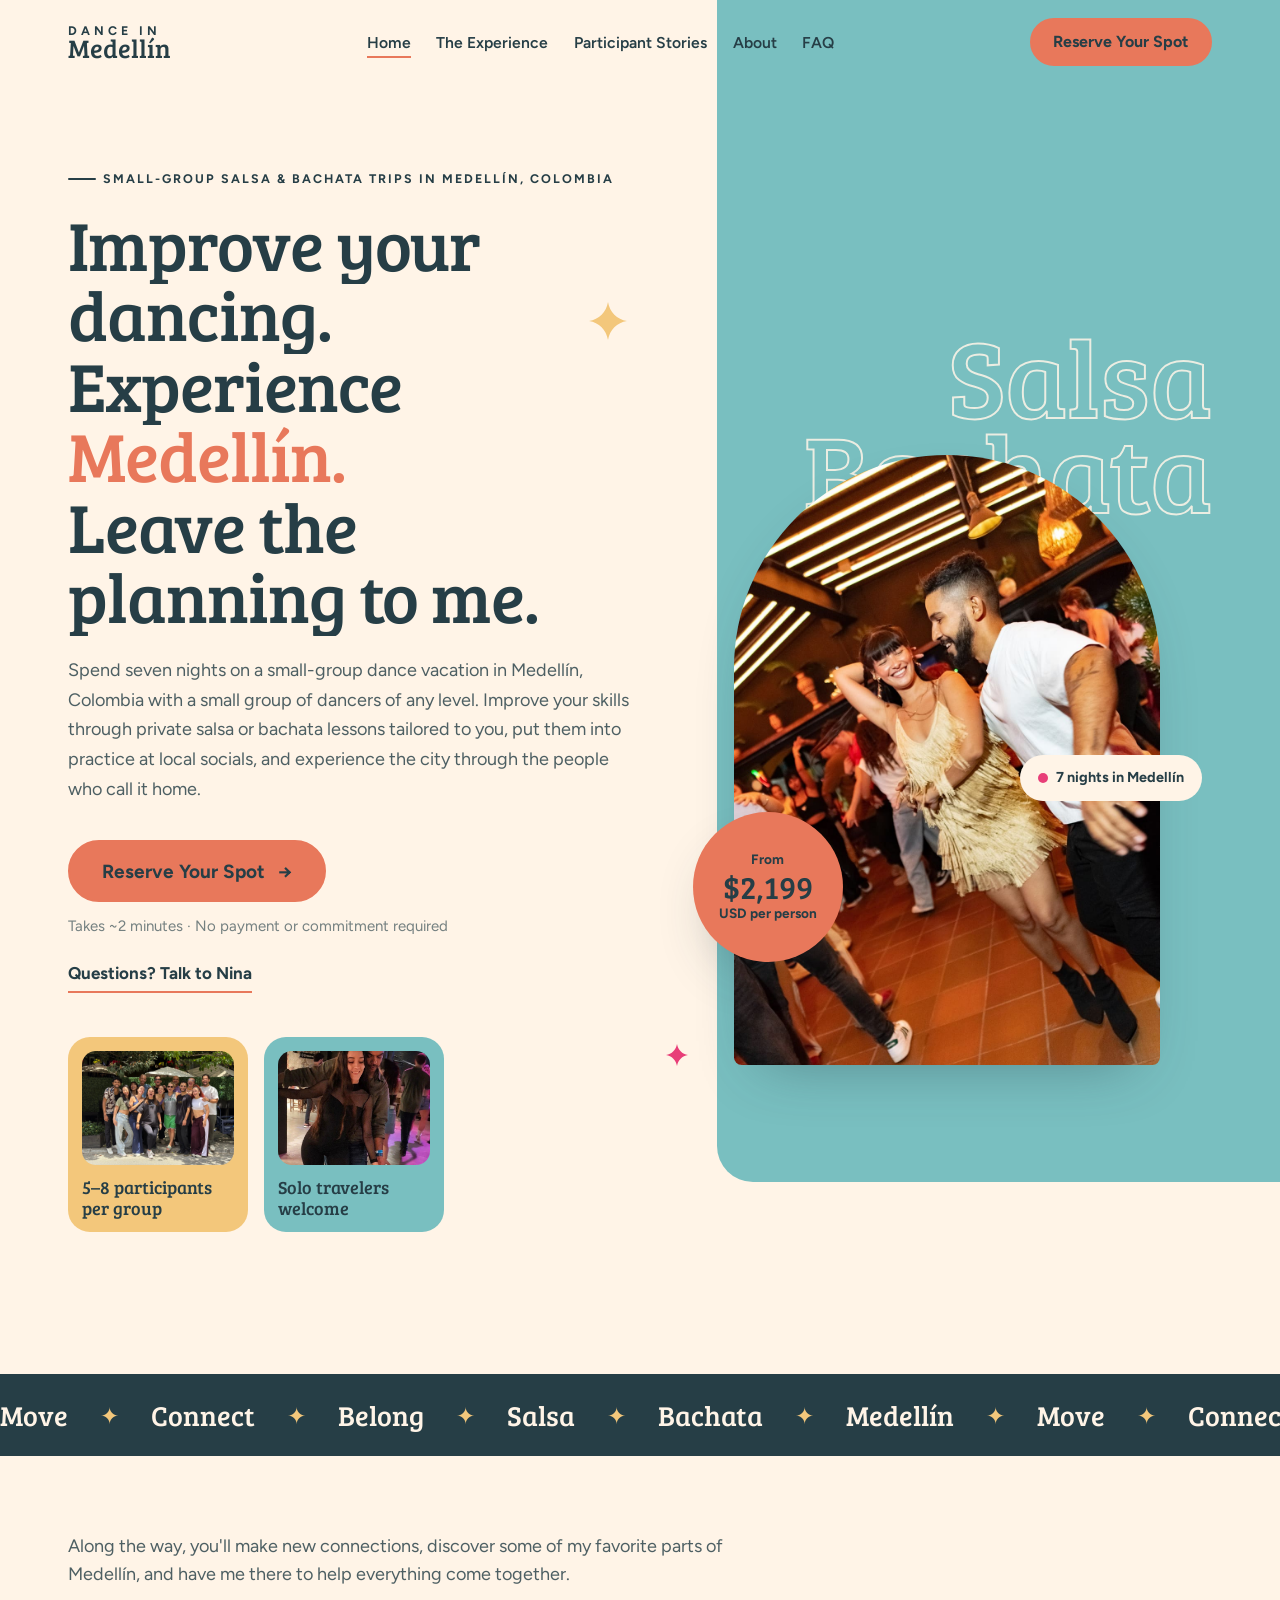
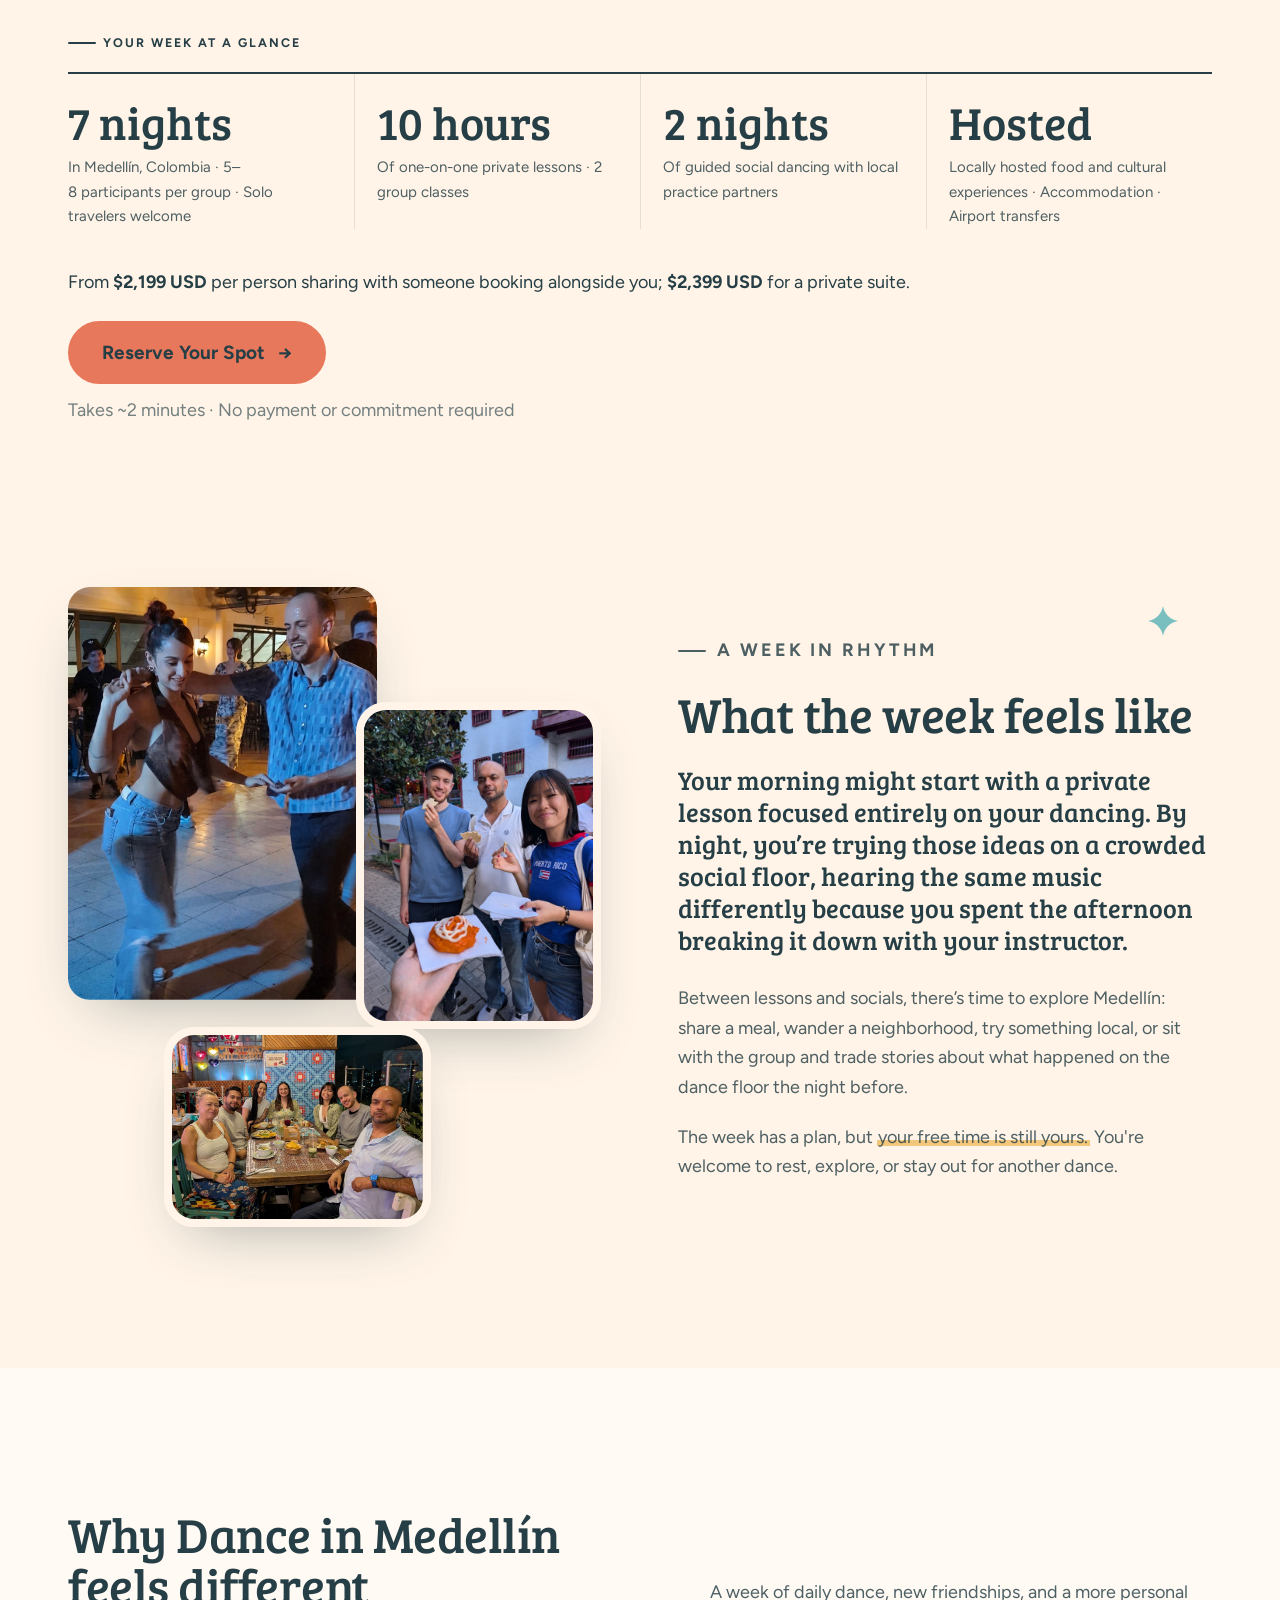
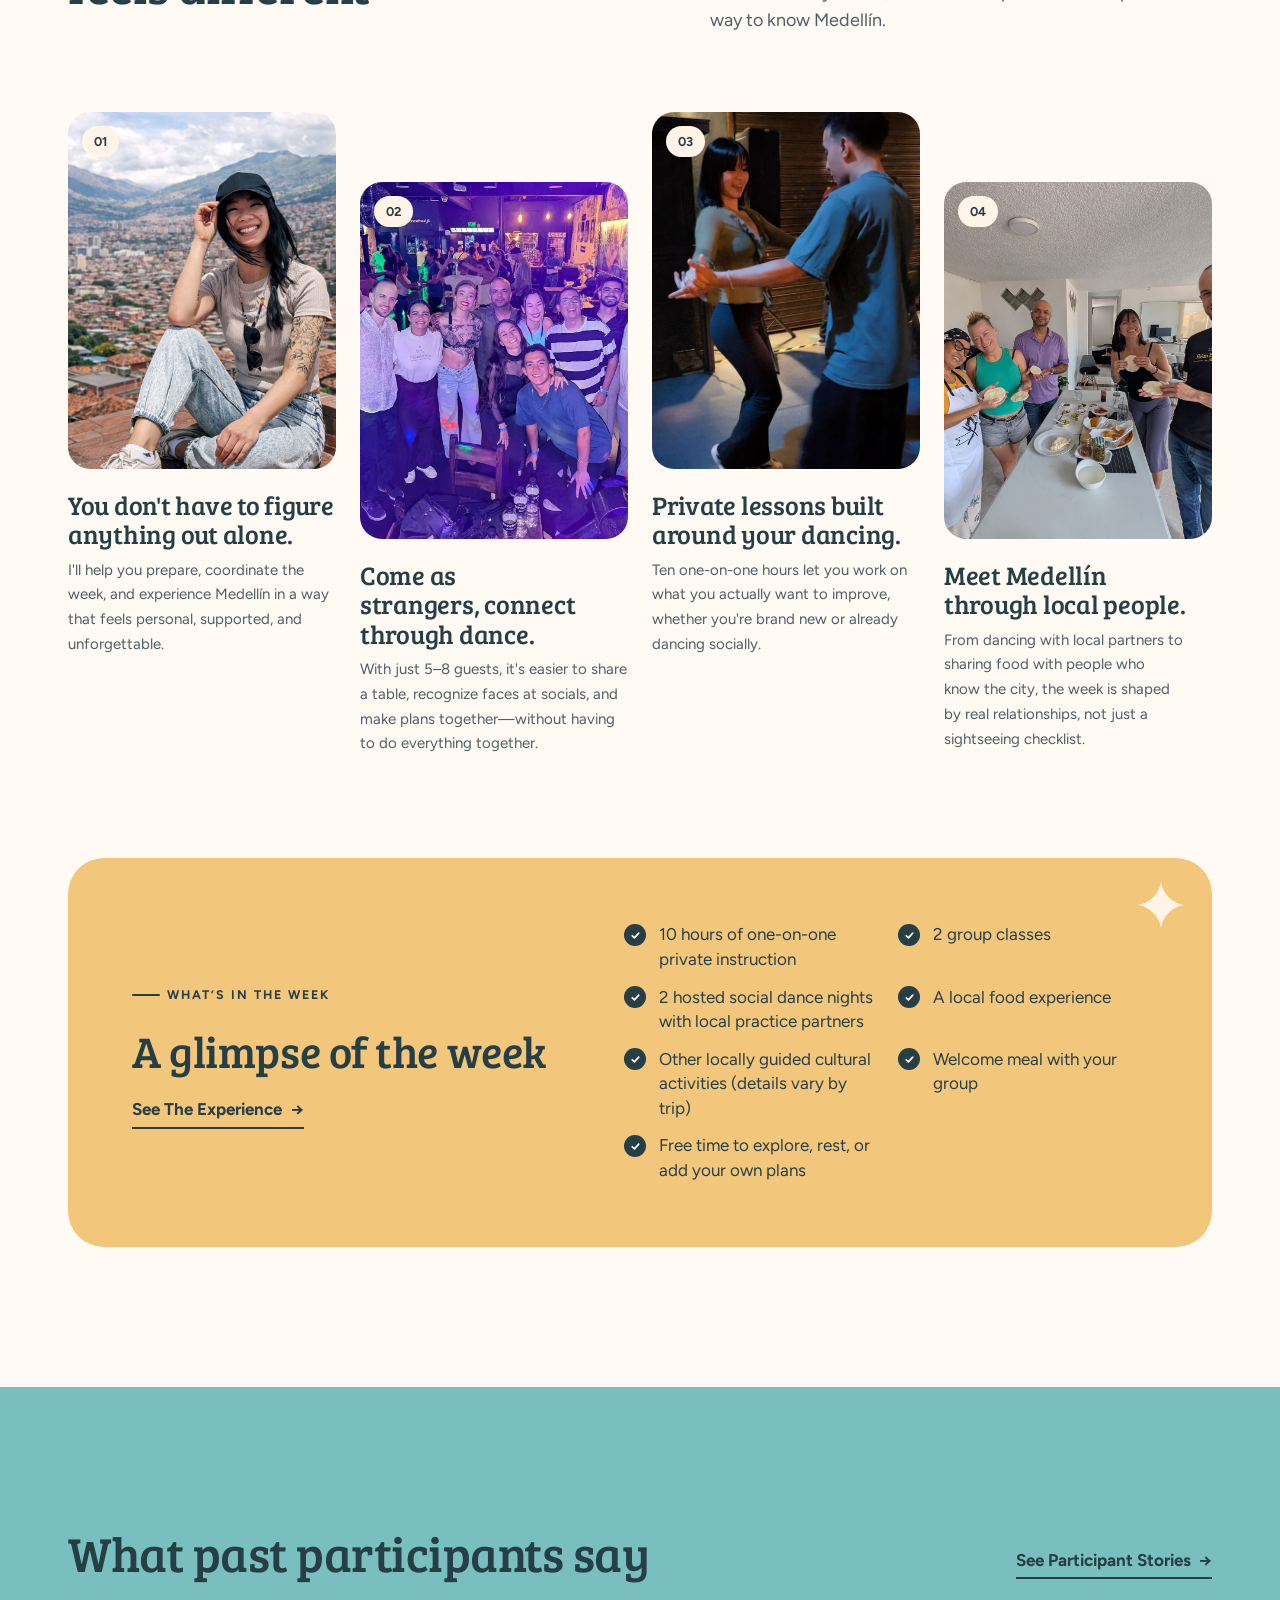
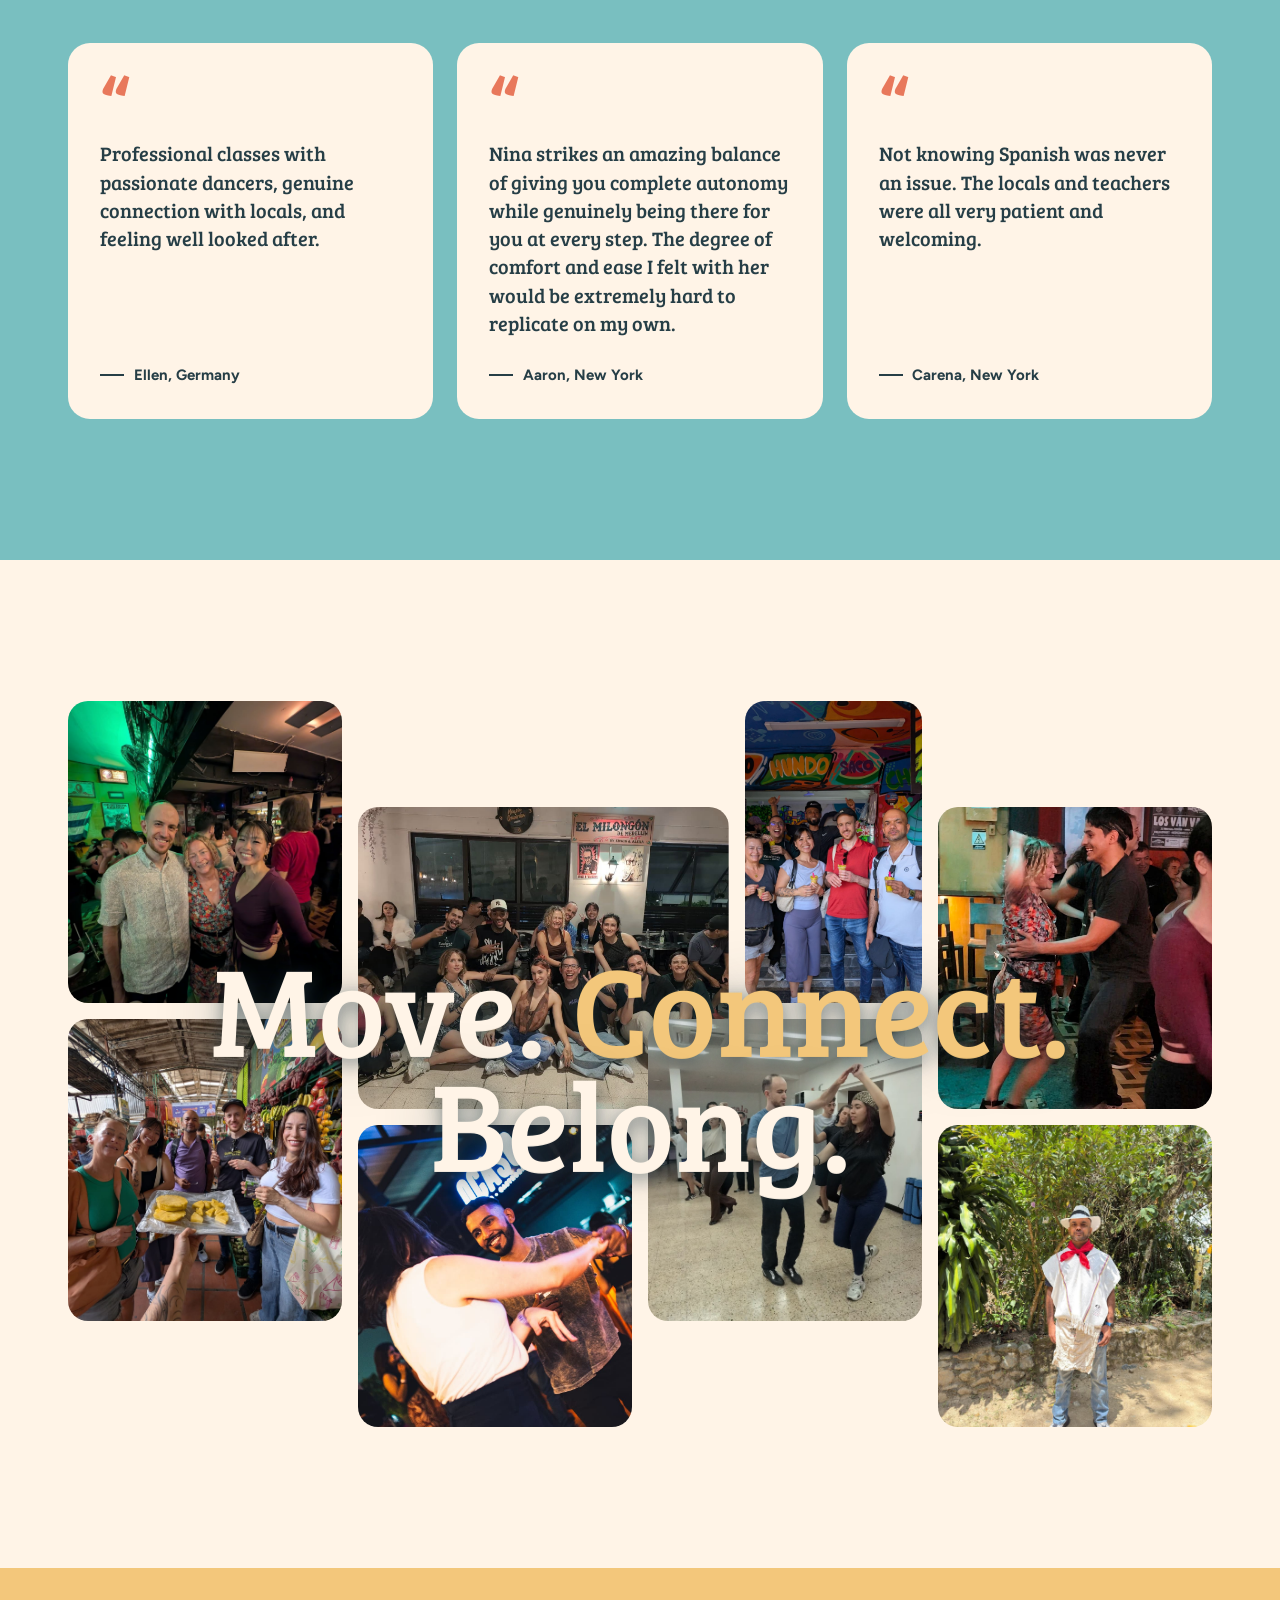
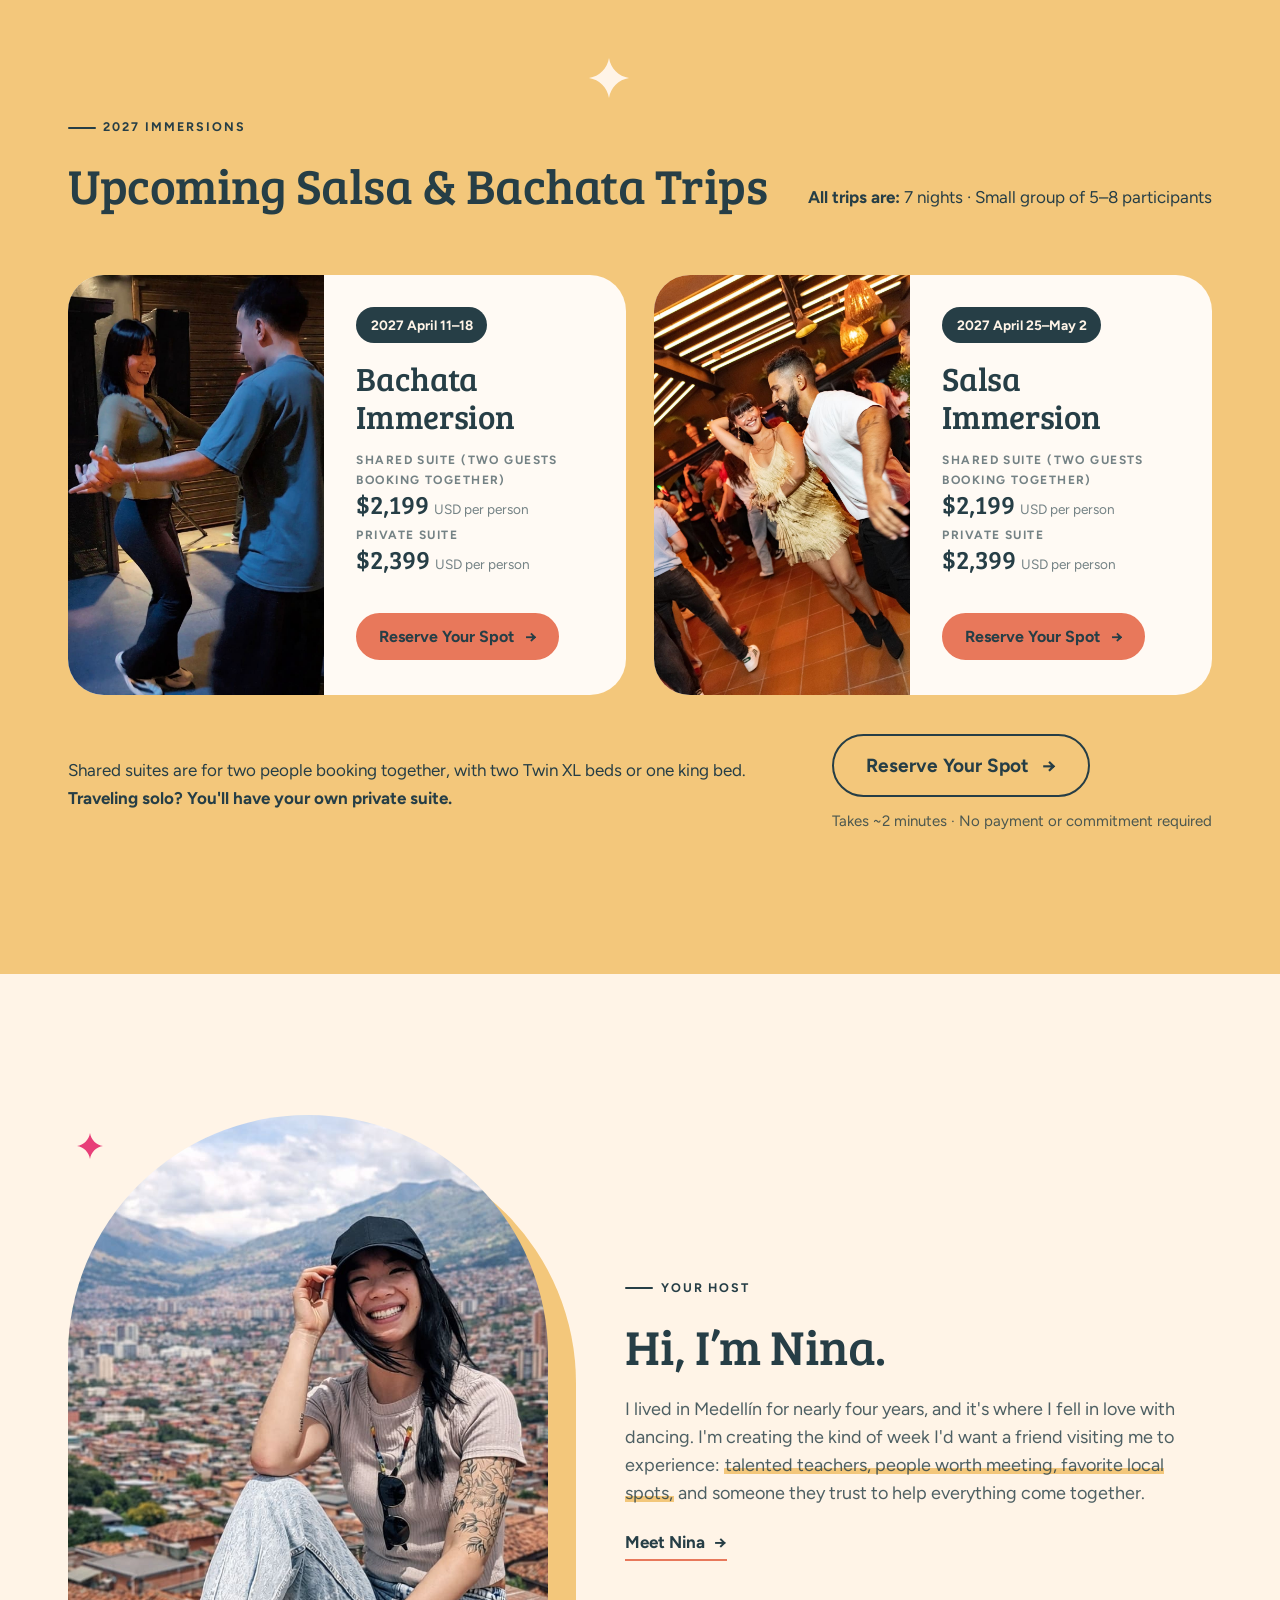
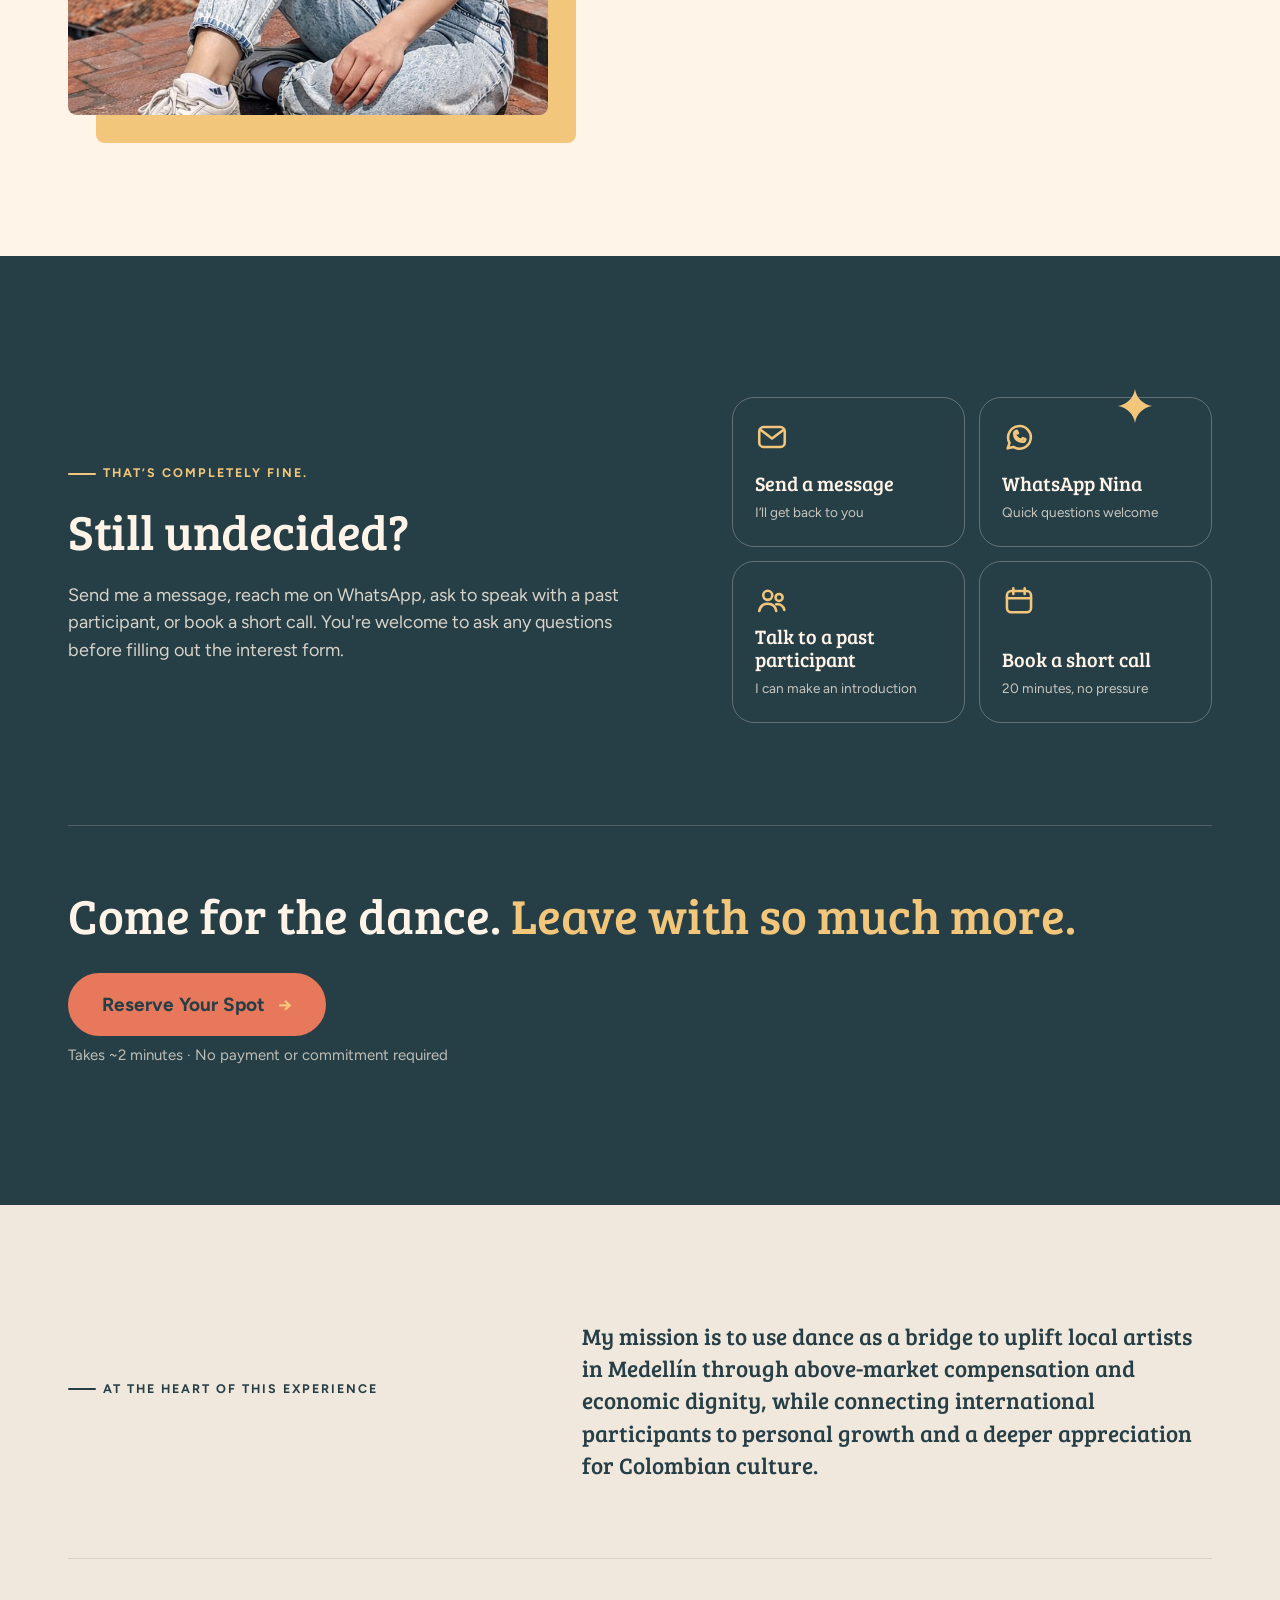
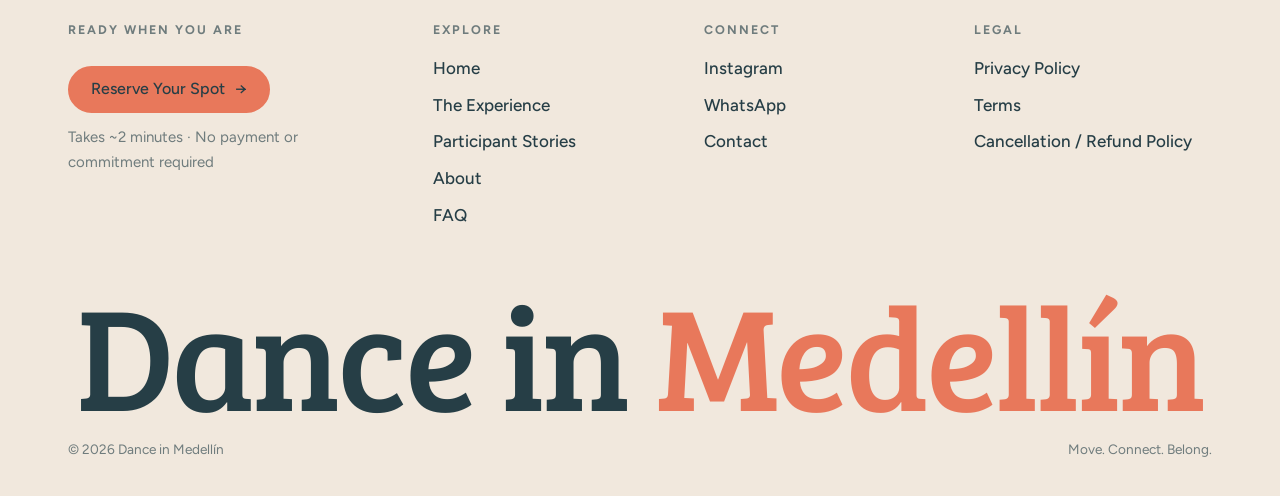
==== index.html @ c053b413 "Dance in Medellín website reference build Co-Authored-By: Claude Opus 5.5 <noreply@anthropic.com>" ====
<!doctype html>
<html lang="en" class="no-js">
<head>
  <meta charset="utf-8">
  <meta name="viewport" content="width=device-width, initial-scale=1">
  <title>Small-Group Salsa & Bachata Trips in Medellín, Colombia | Dance in Medellín</title>
  <meta name="description" content="Seven nights in Medellín with a small group of dancers of any level: private salsa or bachata lessons, local socials, and the city through the people who call it home.">
  <link rel="preconnect" href="https://fonts.googleapis.com">
  <link rel="preconnect" href="https://fonts.gstatic.com" crossorigin>
  <link href="https://fonts.googleapis.com/css2?family=Bree+Serif&family=Figtree:wght@400;500;600;700&display=swap" rel="stylesheet">
  <link rel="stylesheet" href="css/styles.css">
</head>
<body data-page="home">
<main id="main">

  <!-- ============ HERO ============ -->
  <section class="hero" data-mouse>
    <div class="hero__panel" aria-hidden="true"></div>
    <span class="spark" style="--s:38px;--c:var(--mango);top:22%;left:46%" data-depth="-18"></span>
    <span class="spark spark--b" style="--s:22px;--c:var(--pink);top:76%;left:52%" data-depth="22"></span>

    <div class="container hero__grid">
      <div class="hero__copy">
        <h1 class="eyebrow" data-reveal>Small-Group Salsa &amp; Bachata Trips in Medellín, Colombia</h1>
        <p class="hero__title" data-split>
          <span class="line">Improve your dancing.</span>
          <span class="line">Experience <span class="accent">Medellín.</span></span>
          <span class="line">Leave the planning to me.</span>
        </p>
        <p class="hero__intro" data-reveal style="--d:.5s">Spend seven nights on a small-group dance vacation in Medellín, Colombia with a small group of dancers of any level. Improve your skills through private salsa or bachata lessons tailored to you, put them into practice at local socials, and experience the city through the people who call it home.</p>
        <div class="cta-row" data-reveal style="--d:.65s">
          <div class="cta-block">
            <a class="btn" href="reserve.html">Reserve Your Spot <span class="arrow">→</span></a>
            <p class="cta-note">Takes ~2 minutes · No payment or commitment required</p>
          </div>
          <a class="link-arrow" href="reserve.html#connect">Questions? Talk to Nina</a>
        </div>

        <div class="hero__cards" data-stagger=".12">
          <a class="mini-card mini-card--mango" href="experience.html" style="text-decoration:none">
            <div class="zoom"><img src="images/group-outdoors-laughing.jpg" alt="Salsa immersion participants and local instructors laughing together outdoors in Medellín" loading="eager"></div>
            <p>5–8 participants per group</p>
          </a>
          <a class="mini-card mini-card--blue" href="faq.html#solo" style="text-decoration:none">
            <div class="zoom"><img src="images/woman-local-dancer.jpg" alt="Woman practicing partner dancing with a local dancer at a Medellín social" style="object-position:50% 30%"></div>
            <p>Solo travelers welcome</p>
          </a>
        </div>
      </div>

      <div class="hero__visual">
        <div class="hero__ghost" aria-hidden="true" data-depth="10">Salsa<br>Bachata</div>
        <div class="hero__photo" data-reveal="scale" data-depth="-8">
          <img src="images/couple-salsa-social.jpg" alt="Couple enjoying salsa dancing at a lively Latin dance social in Medellín, Colombia" fetchpriority="high">
        </div>
        <div class="hero__badge" data-reveal="scale" style="--d:.8s" data-depth="20">
          <span>From<strong>$2,199</strong>USD per person</span>
        </div>
        <div class="hero__chip" data-reveal style="--d:1s" data-depth="14">7 nights in Medellín</div>
      </div>
    </div>
  </section>

  <div class="marquee" aria-hidden="true">
    <div class="marquee__track">
      <div class="marquee__item">Move <i>✦</i> Connect <i>✦</i> Belong <i>✦</i> Salsa <i>✦</i> Bachata <i>✦</i> Medellín <i>✦</i></div>
      <div class="marquee__item">Move <i>✦</i> Connect <i>✦</i> Belong <i>✦</i> Salsa <i>✦</i> Bachata <i>✦</i> Medellín <i>✦</i></div>
      <div class="marquee__item">Move <i>✦</i> Connect <i>✦</i> Belong <i>✦</i> Salsa <i>✦</i> Bachata <i>✦</i> Medellín <i>✦</i></div>
      <div class="marquee__item">Move <i>✦</i> Connect <i>✦</i> Belong <i>✦</i> Salsa <i>✦</i> Bachata <i>✦</i> Medellín <i>✦</i></div>
    </div>
  </div>

  <!-- ============ WEEK AT A GLANCE ============ -->
  <section class="glance">
    <div class="container">
      <p class="lead measure" data-reveal style="margin-bottom:2.2rem">Along the way, you'll make new connections, discover some of my favorite parts of Medellín, and have me there to help everything come together.</p>
      <h2 class="eyebrow" data-reveal>Your week at a glance</h2>
      <div class="glance__grid" data-stagger=".1">
        <div class="glance__item"><div class="glance__num">7 nights</div><p>In Medellín, Colombia · 5–8 participants per group · Solo travelers welcome</p></div>
        <div class="glance__item"><div class="glance__num">10 hours</div><p>Of one-on-one private lessons · 2 group classes</p></div>
        <div class="glance__item"><div class="glance__num">2 nights</div><p>Of guided social dancing with local practice partners</p></div>
        <div class="glance__item"><div class="glance__num">Hosted</div><p>Locally hosted food and cultural experiences · Accommodation · Airport transfers</p></div>
      </div>
      <div class="glance__price" data-reveal>
        <p>From <strong>$2,199 USD</strong> per person sharing with someone booking alongside you; <strong>$2,399 USD</strong> for a private suite.</p>
        <div class="cta-block">
          <a class="btn" href="reserve.html">Reserve Your Spot <span class="arrow">→</span></a>
          <p class="cta-note">Takes ~2 minutes · No payment or commitment required</p>
        </div>
      </div>
    </div>
  </section>

  <!-- ============ WHAT THE WEEK FEELS LIKE ============ -->
  <section class="section" style="padding-top:calc(var(--section)*.6)">
    <span class="spark" style="--s:30px;--c:var(--blue);top:12%;right:8%"></span>
    <div class="container feel__grid">
      <div class="collage">
        <div class="collage__img collage__img--a zoom" data-reveal="clip" data-parallax=".04"><img src="images/partner-turns.jpg" alt="Two dancers practicing partner turns at a social dance gathering in Medellín" loading="lazy"></div>
        <div class="collage__img collage__img--b zoom" data-reveal="clip" style="--d:.15s" data-parallax=".1"><img src="images/street-food.jpg" alt="Three travelers sampling Colombian street food while exploring Medellín" loading="lazy"></div>
        <div class="collage__img collage__img--c zoom" data-reveal="clip" style="--d:.3s" data-parallax=".16"><img src="images/group-dinner.jpg" alt="Small group of travelers enjoying dinner together during a dance immersion in Medellín" loading="lazy"></div>
      </div>
      <div class="feel__copy">
        <p class="eyebrow" data-reveal>A week in rhythm</p>
        <h2 data-split>What the week feels like</h2>
        <p class="pull" data-reveal>Your morning might start with a private lesson focused entirely on your dancing. By night, you’re trying those ideas on a crowded social floor, hearing the same music differently because you spent the afternoon breaking it down with your instructor.</p>
        <p data-reveal>Between lessons and socials, there’s time to explore Medellín: share a meal, wander a neighborhood, try something local, or sit with the group and trade stories about what happened on the dance floor the night before.</p>
        <p data-reveal>The week has a plan, but <span class="mark">your free time is still yours.</span> You're welcome to rest, explore, or stay out for another dance.</p>
      </div>
    </div>
  </section>

  <!-- ============ WHY DIFFERENT ============ -->
  <section class="section bg-paper">
    <div class="container">
      <div class="why__head">
        <h2 data-split>Why Dance in Medellín feels different</h2>
        <p class="lead" data-reveal>A week of daily dance, new friendships, and a more personal way to know Medellín.</p>
      </div>
      <div class="why__grid" data-stagger=".12">
        <article class="why__card card">
          <span class="why__num">01</span>
          <div class="zoom"><img src="images/nina.jpg" alt="Nina, founder of Dance in Medellín, smiling at a scenic viewpoint overlooking Medellín" loading="lazy"></div>
          <div><h3>You don't have to figure anything out alone.</h3>
          <p>I'll help you prepare, coordinate the week, and experience Medellín in a way that feels personal, supported, and unforgettable.</p></div>
        </article>
        <article class="why__card card">
          <span class="why__num">02</span>
          <div class="zoom"><img src="images/group-salsa-social.jpg" alt="Group of dancers smiling together during a salsa social night in Medellín" loading="lazy"></div>
          <div><h3>Come as strangers, connect through dance.</h3>
          <p>With just 5–8 guests, it's easier to share a table, recognize faces at socials, and make plans together—without having to do everything together.</p></div>
        </article>
        <article class="why__card card">
          <span class="why__num">03</span>
          <div class="zoom"><img src="images/partners-connection.jpg" alt="Two dance partners practicing connection and movement on a social dance floor" loading="lazy"></div>
          <div><h3>Private lessons built around your dancing.</h3>
          <p>Ten one-on-one hours let you work on what you actually want to improve, whether you're brand new or already dancing socially.</p></div>
        </article>
        <article class="why__card card">
          <span class="why__num">04</span>
          <div class="zoom"><img src="images/cooking-class.jpg" alt="Guests learning to prepare traditional Colombian food during a hands-on cooking experience" loading="lazy"></div>
          <div><h3>Meet Medellín through local people.</h3>
          <p>From dancing with local partners to sharing food with people who know the city, the week is shaped by real relationships, not just a sightseeing checklist.</p></div>
        </article>
      </div>

      <div class="glimpse" data-reveal>
        <span class="spark" style="--s:46px;--c:var(--coconut);top:24px;right:28px"></span>
        <div>
          <p class="eyebrow">What’s in the week</p>
          <h2 style="font-size:clamp(2rem,3.4vw,3rem)">A glimpse of the week</h2>
          <a class="link-arrow" href="experience.html" style="border-color:var(--ink)">See The Experience <span>→</span></a>
        </div>
        <ul class="check-list check-list--2">
          <li>10 hours of one-on-one private instruction</li>
          <li>2 group classes</li>
          <li>2 hosted social dance nights with local practice partners</li>
          <li>A local food experience</li>
          <li>Other locally guided cultural activities (details vary by trip)</li>
          <li>Welcome meal with your group</li>
          <li>Free time to explore, rest, or add your own plans</li>
        </ul>
      </div>
    </div>
  </section>

  <!-- ============ TESTIMONIALS ============ -->
  <section class="section bg-blue">
    <div class="container">
      <div class="trips__head" style="margin-bottom:0">
        <h2 data-split style="margin:0">What past participants say</h2>
        <a class="link-arrow" href="stories.html" data-reveal style="border-color:var(--ink)">See Participant Stories <span>→</span></a>
      </div>
      <div class="quotes__grid" data-stagger=".15">
        <figure class="quote-card" style="margin:0">
          <div class="quote-mark" aria-hidden="true">“</div>
          <blockquote>Professional classes with passionate dancers, genuine connection with locals, and feeling well looked after.</blockquote>
          <cite>Ellen, Germany</cite>
        </figure>
        <figure class="quote-card" style="margin:0">
          <div class="quote-mark" aria-hidden="true">“</div>
          <blockquote>Nina strikes an amazing balance of giving you complete autonomy while genuinely being there for you at every step. The degree of comfort and ease I felt with her would be extremely hard to replicate on my own.</blockquote>
          <cite>Aaron, New York</cite>
        </figure>
        <figure class="quote-card" style="margin:0">
          <div class="quote-mark" aria-hidden="true">“</div>
          <blockquote>Not knowing Spanish was never an issue. The locals and teachers were all very patient and welcoming.</blockquote>
          <cite>Carena, New York</cite>
        </figure>
      </div>
    </div>
  </section>

  <!-- ============ GALLERY ============ -->
  <section class="section gallery" aria-label="Photos from past immersions">
    <div class="container">
      <div class="gallery__grid">
        <div class="zoom g1" data-reveal="clip"><img src="images/three-guests-venue.jpg" alt="Three guests smiling together at a crowded salsa dance venue in Medellín" loading="lazy"></div>
        <div class="zoom g2" data-reveal="clip" style="--d:.1s" data-parallax=".05"><img src="images/nueva-guardia-group.jpg" alt="Dance immersion guests and local dancers gathering at Nueva Guardia in Medellín" loading="lazy"></div>
        <div class="zoom g3" data-reveal="clip" style="--d:.2s"><img src="images/ice-pops.jpg" alt="Small group enjoying fresh ice pops during a cultural experience in Medellín" loading="lazy"></div>
        <div class="zoom g4" data-reveal="clip" style="--d:.3s" data-parallax=".05"><img src="images/woman-dancing-partner.jpg" alt="Woman dancing with a smiling partner during a salsa social night in Medellín" loading="lazy"></div>
        <div class="zoom g5" data-reveal="clip" style="--d:.1s"><img src="images/market-pineapple.jpg" alt="Dance immersion guests tasting fresh pineapple at a traditional produce market" loading="lazy"></div>
        <div class="zoom g6" data-reveal="clip" style="--d:.2s" data-parallax="-.04"><img src="images/partners-smiling.jpg" alt="Two dance partners smiling while dancing together at a social dance venue" loading="lazy" style="object-position:50% 35%"></div>
        <div class="zoom g7" data-reveal="clip" style="--d:.3s"><img src="images/group-class-siembrala.jpg" alt="Students practicing partner turns during a group salsa class at Siémbrala Dance Academy" loading="lazy"></div>
        <div class="zoom g8" data-reveal="clip" style="--d:.4s" data-parallax="-.04"><img src="images/coffee-tour.jpg" alt="Man on a coffee tour in Medellín, Colombia" loading="lazy"></div>
      </div>
      <p class="gallery__type" aria-hidden="true" data-parallax="-.08"><span>Move.</span> <span>Connect.</span><br><span>Belong.</span></p>
    </div>
  </section>

  <!-- ============ UPCOMING TRIPS ============ -->
  <section class="section bg-mango" id="trips">
    <span class="spark" style="--s:40px;--c:var(--coconut);top:9%;left:46%"></span>
    <div class="container">
      <div class="trips__head">
        <div>
          <p class="eyebrow" data-reveal>2027 immersions</p>
          <h2 data-split style="margin:0">Upcoming Salsa &amp; Bachata Trips</h2>
        </div>
        <p class="measure-sm" data-reveal style="margin:0"><strong>All trips are:</strong> 7 nights · Small group of 5–8 participants</p>
      </div>
      <div class="trips__grid" data-stagger=".15">
        <article class="trip-card">
          <div class="zoom"><img src="images/partners-connection.jpg" alt="Two dance partners practicing connection on a social dance floor" loading="lazy"></div>
          <div class="trip-card__body">
            <span class="date-chip">2027 April 11–18</span>
            <h3>Bachata Immersion</h3>
            <dl>
              <div><dt>Shared Suite (two guests booking together)</dt><dd class="price">$2,199 <small>USD per person</small></dd></div>
              <div><dt>Private Suite</dt><dd class="price">$2,399 <small>USD per person</small></dd></div>
            </dl>
            <a class="btn btn--sm" href="reserve.html">Reserve Your Spot <span class="arrow">→</span></a>
          </div>
        </article>
        <article class="trip-card">
          <div class="zoom"><img src="images/couple-salsa-social.jpg" alt="Couple salsa dancing at a lively social in Medellín" loading="lazy" style="object-position:50% 25%"></div>
          <div class="trip-card__body">
            <span class="date-chip">2027 April 25–May 2</span>
            <h3>Salsa Immersion</h3>
            <dl>
              <div><dt>Shared Suite (two guests booking together)</dt><dd class="price">$2,199 <small>USD per person</small></dd></div>
              <div><dt>Private Suite</dt><dd class="price">$2,399 <small>USD per person</small></dd></div>
            </dl>
            <a class="btn btn--sm" href="reserve.html">Reserve Your Spot <span class="arrow">→</span></a>
          </div>
        </article>
      </div>
      <div class="trips__note" data-reveal>
        <p>Shared suites are for two people booking together, with two Twin XL beds or one king bed. <strong>Traveling solo? You'll have your own private suite.</strong></p>
        <div class="cta-block">
          <a class="btn btn--ghost" href="reserve.html">Reserve Your Spot <span class="arrow">→</span></a>
          <p class="cta-note" style="color:var(--ink-80)">Takes ~2 minutes · No payment or commitment required</p>
        </div>
      </div>
    </div>
  </section>

  <!-- ============ MEET NINA ============ -->
  <section class="section">
    <span class="spark spark--b" style="--s:26px;--c:var(--pink);top:18%;left:6%"></span>
    <div class="container nina__grid">
      <div class="nina__photo" data-reveal="left">
        <div class="zoom"><img src="images/nina.jpg" alt="Nina, founder of Dance in Medellín, smiling at a scenic viewpoint overlooking Medellín" loading="lazy"></div>
      </div>
      <div>
        <p class="eyebrow" data-reveal>Your host</p>
        <h2 data-split>Hi, I’m Nina.</h2>
        <p class="lead" data-reveal>I lived in Medellín for nearly four years, and it's where I fell in love with dancing. I'm creating the kind of week I'd want a friend visiting me to experience: <span class="mark">talented teachers, people worth meeting, favorite local spots,</span> and someone they trust to help everything come together.</p>
        <a class="link-arrow" href="about.html" data-reveal>Meet Nina <span>→</span></a>
      </div>
    </div>
  </section>

  <!-- ============ STILL UNDECIDED (the page's dark moment) ============ -->
  <section class="section bg-ink undecided" id="connect">
    <span class="spark" style="--s:34px;--c:var(--mango);top:14%;right:10%"></span>
    <div class="container">
      <div class="undecided__grid">
        <div>
          <p class="eyebrow" data-reveal style="color:var(--mango)">That’s completely fine.</p>
          <h2 data-split>Still undecided?</h2>
          <p class="lead" data-reveal>Send me a message, reach me on WhatsApp, ask to speak with a past participant, or book a short call. You're welcome to ask any questions before filling out the interest form.</p>
        </div>
        <div class="contact-tiles" data-stagger=".08">
          <a class="contact-tile" data-contact="email" href="#">
            <svg class="ico" viewBox="0 0 24 24" fill="none" stroke="currentColor" stroke-width="1.8" stroke-linecap="round" stroke-linejoin="round" aria-hidden="true"><rect x="3" y="5" width="18" height="14" rx="3"/><path d="m4 7 8 6 8-6"/></svg>
            <strong>Send a message</strong><span>I’ll get back to you</span>
          </a>
          <a class="contact-tile" data-contact="whatsapp" href="#">
            <svg class="ico" viewBox="0 0 24 24" fill="none" stroke="currentColor" stroke-width="1.8" stroke-linecap="round" stroke-linejoin="round" aria-hidden="true"><path d="M4 20l1.3-3.9A8 8 0 1 1 8 19z"/><path d="M9 9.5c.3 2 2.5 4.2 4.5 4.5l1.2-1.2 1.8.8c-.2 1.2-1.2 1.9-2.3 1.8C10.8 15 8.9 13 8.6 9.8c0-1.1.7-2 1.9-2.2l.7 1.8z"/></svg>
            <strong>WhatsApp Nina</strong><span>Quick questions welcome</span>
          </a>
          <a class="contact-tile" href="reserve.html#participant">
            <svg class="ico" viewBox="0 0 24 24" fill="none" stroke="currentColor" stroke-width="1.8" stroke-linecap="round" stroke-linejoin="round" aria-hidden="true"><circle cx="9" cy="8" r="3.2"/><circle cx="17" cy="9.5" r="2.5"/><path d="M3 19c.6-3.2 3-5 6-5s5.4 1.8 6 5M15 14.3c2.6-.4 5 .9 5.7 4"/></svg>
            <strong>Talk to a past participant</strong><span>I can make an introduction</span>
          </a>
          <a class="contact-tile" data-contact="calendar" href="#">
            <svg class="ico" viewBox="0 0 24 24" fill="none" stroke="currentColor" stroke-width="1.8" stroke-linecap="round" stroke-linejoin="round" aria-hidden="true"><rect x="3.5" y="5" width="17" height="15" rx="3"/><path d="M3.5 10h17M8 3v4M16 3v4"/></svg>
            <strong>Book a short call</strong><span>20 minutes, no pressure</span>
          </a>
        </div>
      </div>
      <!-- Client note: "not sure if I like this" line — confirm before launch -->
      <div class="closing-line" data-reveal>
        <p style="margin:0">Come for the dance. <span>Leave with so much more.</span></p>
        <div class="cta-block">
          <a class="btn" href="reserve.html">Reserve Your Spot <span class="arrow">→</span></a>
          <p class="cta-note">Takes ~2 minutes · No payment or commitment required</p>
        </div>
      </div>
    </div>
  </section>

</main>
<script src="js/main.js"></script>
</body>
</html>
---- css/styles.css ----
/* =========================================================
   Dance in Medellín — Eterna Primavera design system
   Colors + type taken from the client brand book (Canva).
   Breakpoints mirror Wix Studio: desktop > 1000 / tablet ≤ 1000 / mobile ≤ 750
   ========================================================= */

:root {
  /* Brand palette — six colors, distinct jobs */
  --ink: #263E46;          /* Tropical Ink — anchor + primary text */
  --papaya: #E8785B;       /* Papaya — CTA + warmth */
  --mango: #F3C77B;        /* Mango Cream — sunlit support */
  --coconut: #FFF4E7;      /* Coconut — primary canvas */
  --blue: #79BFC0;         /* Caribbean Blue — balance + variety */
  --pink: #E83E78;         /* Bougainvillea — special-moment accent */

  /* Neutral tints used inside the brand book itself */
  --paper: #FFFAF4;
  --sand: #F1E8DD;
  --ink-80: rgba(38, 62, 70, .82);
  --ink-60: rgba(38, 62, 70, .64);
  --ink-12: rgba(38, 62, 70, .12);

  /* Type */
  --font-head: "Bree Serif", Georgia, serif;
  --font-body: "Figtree", "Proxima Nova", system-ui, sans-serif;

  --fs-hero: clamp(2.9rem, 6.4vw, 6.25rem);
  --fs-h1: clamp(2.5rem, 5vw, 4.5rem);
  --fs-h2: clamp(2.1rem, 3.8vw, 3.5rem);
  --fs-h3: clamp(1.4rem, 2vw, 1.75rem);
  --fs-lead: clamp(1.125rem, 1.4vw, 1.3rem);
  --fs-body: 1.0625rem;
  --fs-small: .9375rem;
  --fs-label: .78rem;

  /* Layout */
  --max: 1240px;
  --gutter: clamp(20px, 4vw, 48px);
  --section: clamp(80px, 11vw, 150px);
  --radius: 22px;
  --radius-lg: 36px;

  --ease: cubic-bezier(.22, .9, .3, 1);
  --shadow: 0 24px 60px -28px rgba(38, 62, 70, .45);
}

*, *::before, *::after { box-sizing: border-box; }
html { scroll-behavior: smooth; -webkit-text-size-adjust: 100%; overflow-x: clip; }
body {
  margin: 0;
  background: var(--coconut);
  color: var(--ink);
  font-family: var(--font-body);
  font-size: var(--fs-body);
  line-height: 1.65;
  overflow-x: clip;
  -webkit-font-smoothing: antialiased;
}
img { display: block; max-width: 100%; height: auto; }
a { color: inherit; }
button { font: inherit; color: inherit; }
::selection { background: var(--mango); color: var(--ink); }

h1, h2, h3, h4 {
  font-family: var(--font-head);
  font-weight: 400;
  line-height: 1.05;
  letter-spacing: -.01em;
  margin: 0 0 .5em;
  text-wrap: balance;
}
h1 { font-size: var(--fs-h1); }
h2 { font-size: var(--fs-h2); }
h3 { font-size: var(--fs-h3); line-height: 1.15; }
p { margin: 0 0 1.1em; text-wrap: pretty; }
p:last-child { margin-bottom: 0; }

.container { width: 100%; max-width: var(--max); margin-inline: auto; padding-inline: var(--gutter); }
.section { padding-block: var(--section); position: relative; }
.section--tight { padding-block: calc(var(--section) * .6); }
.bg-blue { background: var(--blue); }
.bg-mango { background: var(--mango); }
.bg-ink { background: var(--ink); color: var(--coconut); }
.bg-paper { background: var(--paper); }
.bg-sand { background: var(--sand); }

.eyebrow {
  display: inline-flex; align-items: center; gap: .6em;
  font-family: var(--font-body);
  font-size: var(--fs-label);
  font-weight: 700;
  letter-spacing: .16em;
  text-transform: uppercase;
  margin: 0 0 1.4rem;
}
.eyebrow::before {
  content: ""; width: 28px; height: 2px; background: currentColor; border-radius: 2px;
}
.lead { font-size: var(--fs-lead); line-height: 1.55; color: var(--ink-80); }
.bg-ink .lead { color: rgba(255, 244, 231, .82); }
.muted { color: var(--ink-60); }
.center { text-align: center; }
.center .eyebrow { justify-content: center; }
.measure { max-width: 60ch; }
.measure-sm { max-width: 46ch; }
.center.measure, .center .measure { margin-inline: auto; }

/* Mango marker highlight under key words */
.mark {
  background: linear-gradient(transparent 62%, var(--mango) 62%, var(--mango) 92%, transparent 92%);
  background-size: 0% 100%;
  background-repeat: no-repeat;
  transition: background-size 1.1s var(--ease) .5s;
  padding-inline: .06em;
}
.is-in .mark, .mark.is-in { background-size: 100% 100%; }
.bg-mango .mark { background-image: linear-gradient(transparent 62%, var(--coconut) 62%, var(--coconut) 92%, transparent 92%); }

/* ---------- Buttons ---------- */
.btn {
  --bg: var(--papaya); --fg: var(--ink);
  position: relative; isolation: isolate; overflow: hidden;
  display: inline-flex; align-items: center; gap: .65em;
  padding: 1.05em 1.7em;
  border: 2px solid var(--bg);
  border-radius: 999px;
  background: var(--bg);
  color: var(--fg);
  font-family: var(--font-body);
  font-size: 1.1875rem;  /* large text so Ink on Papaya meets 3:1 */
  font-weight: 700;
  line-height: 1;
  text-decoration: none;
  cursor: pointer;
  transition: transform .4s var(--ease), color .35s var(--ease), border-color .35s;
}
.btn::before {
  content: ""; position: absolute; inset: 0; z-index: -1;
  background: var(--ink);
  transform: translateY(101%);
  border-radius: inherit;
  transition: transform .45s var(--ease);
}
.btn:hover, .btn:focus-visible { color: var(--coconut); border-color: var(--ink); transform: translateY(-2px); }
.btn:hover::before, .btn:focus-visible::before { transform: translateY(0); }
.btn .arrow { transition: transform .4s var(--ease); }
.btn:hover .arrow { transform: translateX(4px); }

.btn--ghost { --bg: transparent; --fg: var(--ink); border-color: var(--ink); }
.btn--light { --bg: var(--coconut); --fg: var(--ink); }
.btn--light::before { background: var(--papaya); }
.btn--light:hover, .btn--light:focus-visible { color: var(--ink); border-color: var(--papaya); }
.bg-ink .btn--ghost { --fg: var(--coconut); border-color: var(--coconut); }
.bg-ink .btn--ghost::before { background: var(--coconut); }
.bg-ink .btn--ghost:hover { color: var(--ink); border-color: var(--coconut); }
.btn--sm { font-size: 1rem; padding: .85em 1.3em; }

.cta-block { display: flex; flex-direction: column; align-items: flex-start; gap: .75rem; }
.center .cta-block, .cta-block.center { align-items: center; }
.cta-note { font-family: var(--font-body); font-size: var(--fs-small); color: var(--ink-60); margin: 0; }
.bg-ink .cta-note { color: rgba(255, 244, 231, .7); }
.cta-row { display: flex; flex-wrap: wrap; align-items: center; gap: 1.25rem 2rem; }

.link-arrow {
  display: inline-flex; align-items: center; gap: .5em;
  font-weight: 700; text-decoration: none;
  border-bottom: 2px solid var(--papaya);
  padding-bottom: .2em;
  transition: gap .3s var(--ease), border-color .3s;
}
.link-arrow:hover { gap: .9em; border-color: var(--ink); }
.bg-ink .link-arrow:hover { border-color: var(--coconut); }

/* ---------- Header ---------- */
.site-header {
  position: fixed; inset: 0 0 auto; z-index: 50;
  transition: background .4s, box-shadow .4s, transform .5s var(--ease);
}
.site-header.is-scrolled { background: rgba(255, 244, 231, .94); backdrop-filter: blur(10px); box-shadow: 0 1px 0 var(--ink-12); }
.site-header.is-hidden { transform: translateY(-100%); }
.nav {
  display: flex; align-items: center; justify-content: space-between; gap: 1.5rem;
  height: 84px;
}
.wordmark {
  /* PLACEHOLDER — client logo is still in progress. Swap for final logo file. */
  display: inline-flex; flex-direction: column; line-height: .9;
  font-family: var(--font-head); text-decoration: none; color: var(--ink);
}
.wordmark small { font-size: .78rem; letter-spacing: .32em; text-transform: uppercase; font-family: var(--font-body); font-weight: 700; }
.wordmark span { font-size: 1.65rem; }
.nav-links { display: flex; align-items: center; gap: clamp(1rem, 2vw, 2rem); list-style: none; margin: 0; padding: 0; }
.nav-links a {
  position: relative; text-decoration: none; font-weight: 600; font-size: .98rem; padding-block: .4em;
}
.nav-links a::after {
  content: ""; position: absolute; left: 0; right: 0; bottom: 0; height: 2px;
  background: var(--papaya); transform: scaleX(0); transform-origin: right;
  transition: transform .4s var(--ease);
}
.nav-links a:hover::after, .nav-links a[aria-current="page"]::after { transform: scaleX(1); transform-origin: left; }
.nav-cta { display: flex; align-items: center; gap: 1rem; }
.nav-cta .btn { font-size: 1rem; padding: .85em 1.35em; }
.burger {
  display: none; width: 48px; height: 48px; border: 0; border-radius: 50%;
  background: var(--ink); cursor: pointer; position: relative;
}
.burger span, .burger::before, .burger::after {
  content: ""; position: absolute; left: 14px; right: 14px; height: 2px; background: var(--coconut);
  transition: transform .4s var(--ease), opacity .3s;
}
.burger::before { top: 18px; } .burger span { top: 23px; } .burger::after { top: 28px; }
.menu-open .burger::before { transform: translateY(5px) rotate(45deg); }
.menu-open .burger span { opacity: 0; }
.menu-open .burger::after { transform: translateY(-5px) rotate(-45deg); }

.mobile-menu {
  position: fixed; inset: 0; z-index: 40;
  background: var(--ink); color: var(--coconut);
  display: flex; flex-direction: column; justify-content: center;
  padding: 110px var(--gutter) 40px;
  clip-path: circle(0 at calc(100% - 44px) 42px);
  transition: clip-path .7s var(--ease);
  visibility: hidden;
}
.menu-open .mobile-menu { clip-path: circle(150% at calc(100% - 44px) 42px); visibility: visible; }
.menu-open .site-header { background: transparent; box-shadow: none; }
.menu-open .wordmark { color: var(--coconut); }
.menu-open .burger { background: var(--papaya); }
.mobile-menu ul { list-style: none; margin: 0 0 2rem; padding: 0; }
.mobile-menu li { overflow: hidden; }
.mobile-menu a.m-link {
  display: block; font-family: var(--font-head); font-size: clamp(2rem, 8vw, 3rem);
  text-decoration: none; padding: .15em 0;
  transform: translateY(110%); transition: transform .6s var(--ease);
}
.menu-open .mobile-menu a.m-link { transform: none; }
.mobile-menu li:nth-child(2) a { transition-delay: .05s; } .mobile-menu li:nth-child(3) a { transition-delay: .1s; }
.mobile-menu li:nth-child(4) a { transition-delay: .15s; } .mobile-menu li:nth-child(5) a { transition-delay: .2s; }
.mobile-menu li:nth-child(6) a { transition-delay: .25s; }
.mobile-menu a[aria-current="page"] { color: var(--mango); }

/* ---------- Decorative sparks (minimal tropical accents) ---------- */
.spark { position: absolute; pointer-events: none; z-index: 1; width: var(--s, 34px); height: var(--s, 34px); color: var(--c, var(--mango)); }
.spark svg { width: 100%; height: 100%; animation: float 7s ease-in-out infinite; }
.spark--b svg { animation-duration: 9s; animation-delay: -3s; }
@keyframes float {
  0%, 100% { transform: translate(0, 0) rotate(0deg); }
  50% { transform: translate(0, -14px) rotate(12deg); }
}

.blob { position: absolute; border-radius: 50%; filter: blur(0); pointer-events: none; }

/* ---------- Reveal animations ---------- */
.js [data-reveal] { opacity: 0; transform: translateY(40px); transition: opacity 1s var(--ease), transform 1s var(--ease); transition-delay: var(--d, 0s); }
.js [data-reveal="left"] { transform: translateX(-50px); }
.js [data-reveal="right"] { transform: translateX(50px); }
.js [data-reveal="scale"] { transform: scale(.92); }
.js [data-reveal="clip"] { transform: none; opacity: 1; }
.js [data-reveal="clip"] > img { clip-path: inset(100% 0 0 0); scale: 1.15; transition: clip-path 1.3s var(--ease), scale 1.6s var(--ease), transform 1.2s var(--ease); transition-delay: var(--d, 0s); }
.js [data-reveal].is-in { opacity: 1; transform: none; }
.js [data-reveal="clip"].is-in > img { clip-path: inset(0 0 0 0); scale: 1; }

/* Word-by-word headline reveal */
.split .w { display: inline-block; overflow: hidden; vertical-align: top; padding-bottom: .08em; margin-bottom: -.08em; }
.split .w > span { display: inline-block; transform: translateY(105%); transition: transform 1s var(--ease); transition-delay: calc(var(--i) * 70ms + var(--d, 0s)); }
.split.is-in .w > span, .no-js .split .w > span { transform: none; }

/* Image hover zoom */
.zoom { overflow: hidden; border-radius: var(--radius); }
.zoom img { width: 100%; height: 100%; object-fit: cover; transition: transform 1.2s var(--ease); }
.zoom:hover img, a:hover .zoom img, .card:hover .zoom img { transform: scale(1.06); }

/* Parallax helper (JS sets --py) */
[data-parallax] { will-change: transform; transform: translate3d(0, var(--py, 0px), 0); }

/* ---------- Marquee band ---------- */
.marquee { background: var(--ink); color: var(--coconut); overflow: hidden; padding-block: 1.1rem; position: relative; z-index: 2; }
.marquee__track { display: flex; width: max-content; animation: marquee 38s linear infinite; }
.marquee__item { display: flex; align-items: center; gap: 2rem; padding-right: 2rem; font-family: var(--font-head); font-size: clamp(1.3rem, 2.2vw, 1.9rem); white-space: nowrap; }
.marquee__item i { font-style: normal; color: var(--mango); font-size: .8em; }
@keyframes marquee { to { transform: translateX(-50%); } }
.marquee:hover .marquee__track { animation-play-state: paused; }

/* =========================================================
   HOME — HERO
   ========================================================= */
.hero { position: relative; padding-top: 120px; padding-bottom: clamp(60px, 8vw, 110px); overflow: hidden; }
.hero__grid { display: grid; grid-template-columns: 1.05fr .95fr; gap: clamp(24px, 4vw, 64px); align-items: center; position: relative; }
.hero__panel {
  /* Caribbean Blue shape behind the photo — the mockup's colored hero panel */
  position: absolute; top: 0; right: 0; width: 44%; height: 86%;
  background: var(--blue); border-radius: 0 0 0 var(--radius-lg);
  z-index: 0;
}
.hero__copy { position: relative; z-index: 3; padding-block: 40px; }
.hero__title { font-family: var(--font-head); font-size: clamp(2.9rem, 5.5vw, 5.4rem); line-height: 1; letter-spacing: -.015em; text-wrap: balance; margin-bottom: 1.6rem; }
.hero__title .line { display: block; }
.hero__title .accent { color: var(--papaya); }
.hero__intro { font-size: var(--fs-lead); color: var(--ink-80); max-width: 52ch; margin-bottom: 2.2rem; }

.hero__visual { position: relative; z-index: 2; }
.hero__ghost {
  position: absolute; top: 0; right: 0; z-index: 1;
  font-family: var(--font-head); font-size: clamp(4.5rem, 8.6vw, 8.4rem); line-height: .86;
  color: transparent; -webkit-text-stroke: 2px rgba(255, 244, 231, .85);
  text-align: right; pointer-events: none; user-select: none;
}
.hero__photo {
  position: relative; z-index: 2; margin-left: auto; margin-right: 10%; margin-top: clamp(110px, 10vw, 150px);
  width: min(440px, 82%); aspect-ratio: 3 / 4.3;
  border-radius: 999px 999px var(--radius-lg) var(--radius-lg);
  overflow: hidden; box-shadow: var(--shadow);
}
.hero__photo img { width: 100%; height: 100%; object-fit: cover; object-position: 50% 30%; }
.hero__badge {
  position: absolute; z-index: 4; left: 0; bottom: 14%;
  width: 150px; height: 150px; border-radius: 50%;
  background: var(--papaya); color: var(--ink);
  display: grid; place-content: center; text-align: center;
  font-weight: 700; font-size: .85rem; line-height: 1.25;
  box-shadow: var(--shadow);
}
.hero__badge strong { display: block; font-family: var(--font-head); font-weight: 400; font-size: 2rem; line-height: 1; margin-block: .15rem; }
.hero__chip {
  position: absolute; z-index: 4; right: 2%; top: 58%;
  background: var(--coconut); border-radius: 999px; padding: .7rem 1.1rem;
  font-weight: 700; font-size: .9rem; box-shadow: var(--shadow);
  display: flex; align-items: center; gap: .5rem;
}
.hero__chip::before { content: ""; width: 10px; height: 10px; border-radius: 50%; background: var(--pink); }

.hero__cards { display: flex; gap: 16px; margin-top: 2.8rem; }
.mini-card {
  position: relative; width: 180px; border-radius: var(--radius); overflow: hidden;
  padding: 14px; display: flex; flex-direction: column; gap: 12px;
  transition: transform .5s var(--ease);
}
.mini-card:hover { transform: translateY(-6px) rotate(-1deg); }
.mini-card--mango { background: var(--mango); }
.mini-card--blue { background: var(--blue); }
.mini-card .zoom { aspect-ratio: 4 / 3; border-radius: 14px; }
.mini-card p { font-family: var(--font-head); font-size: 1.15rem; line-height: 1.1; margin: 0; }

/* Glance strip */
.glance { padding-block: clamp(48px, 6vw, 80px); }
.glance__grid { display: grid; grid-template-columns: repeat(4, 1fr); gap: 0; border-top: 2px solid var(--ink); }
.glance__item { padding: 1.6rem 1.4rem 0 0; }
.glance__item + .glance__item { padding-left: 1.4rem; border-left: 1px solid var(--ink-12); }
.glance__num { font-family: var(--font-head); font-size: clamp(2.2rem, 3.6vw, 3.2rem); line-height: 1; color: var(--ink); }
.glance__item p { margin-top: .6rem; color: var(--ink-80); font-size: var(--fs-small); }
.glance__price { margin-top: 2.4rem; display: flex; flex-wrap: wrap; align-items: center; justify-content: space-between; gap: 1.5rem; }
.glance__price p { margin: 0; font-size: var(--fs-lead); }

/* Week feels like — editorial split */
.feel__grid { display: grid; grid-template-columns: 1fr 1fr; gap: clamp(40px, 6vw, 96px); align-items: center; }
.collage { position: relative; height: 640px; }
.collage__img { position: absolute; box-shadow: var(--shadow); }
.collage__img--a { left: 0; top: 0; width: 58%; aspect-ratio: 3 / 4; }
.collage__img--b { right: 0; top: 18%; width: 46%; aspect-ratio: 3 / 4; z-index: 2; border: 8px solid var(--coconut); border-radius: 30px; }
.collage__img--c { left: 18%; bottom: 0; width: 50%; aspect-ratio: 4 / 3; z-index: 3; border: 8px solid var(--coconut); border-radius: 30px; }
.feel__copy p { font-size: 1.125rem; color: var(--ink-80); }
.feel__copy .pull { font-family: var(--font-head); font-size: var(--fs-h3); color: var(--ink); line-height: 1.25; }

/* Why different — staggered cards */
.why__head { display: grid; grid-template-columns: 1.2fr 1fr; gap: 40px; align-items: end; margin-bottom: clamp(48px, 6vw, 80px); }
.why__grid { display: grid; grid-template-columns: repeat(4, 1fr); gap: 24px; }
.why__card:nth-child(even) { margin-top: 70px; }
.card { position: relative; }
.why__card .zoom { aspect-ratio: 3 / 4; margin-bottom: 1.3rem; }
.why__card h3 { margin-bottom: .55rem; }
.why__card p { font-size: var(--fs-small); color: var(--ink-80); }
.why__num { position: absolute; top: 14px; left: 14px; z-index: 2; background: var(--coconut); border-radius: 999px; padding: .3rem .75rem; font-size: .8rem; font-weight: 700; }

.glimpse {
  margin-top: clamp(60px, 8vw, 110px);
  display: grid; grid-template-columns: .9fr 1.1fr; gap: clamp(30px, 5vw, 70px); align-items: center;
  background: var(--mango); border-radius: var(--radius-lg); padding: clamp(32px, 5vw, 64px);
  position: relative; overflow: hidden;
}
.check-list { list-style: none; margin: 0; padding: 0; display: grid; gap: .7rem; }
.check-list li { display: flex; gap: .8rem; align-items: flex-start; line-height: 1.45; }
.check-list li::before {
  content: ""; flex: none; width: 22px; height: 22px; margin-top: .1em; border-radius: 50%;
  background: var(--ink) url("data:image/svg+xml,%3Csvg xmlns='http://www.w3.org/2000/svg' viewBox='0 0 24 24' fill='none' stroke='%23FFF4E7' stroke-width='3.2' stroke-linecap='round' stroke-linejoin='round'%3E%3Cpath d='M6 12.5l4 4 8-9'/%3E%3C/svg%3E") center / 13px no-repeat;
}
.cross-list li::before {
  background: transparent url("data:image/svg+xml,%3Csvg xmlns='http://www.w3.org/2000/svg' viewBox='0 0 24 24' fill='none' stroke='%23263E46' stroke-width='2.6' stroke-linecap='round'%3E%3Cpath d='M8 8l8 8M16 8l-8 8'/%3E%3C/svg%3E") center / 14px no-repeat;
  box-shadow: inset 0 0 0 2px var(--ink);
}
.check-list--2 { grid-template-columns: 1fr 1fr; gap: .8rem 1.5rem; }

/* Testimonials */
.quotes__grid { display: grid; grid-template-columns: repeat(3, 1fr); gap: 24px; margin-top: clamp(40px, 5vw, 64px); }
.quote-card {
  background: var(--coconut); border-radius: var(--radius); padding: 2.2rem 2rem 2rem;
  display: flex; flex-direction: column; gap: 1.6rem; position: relative;
  transition: transform .5s var(--ease), box-shadow .5s;
}
.quote-card:hover { transform: translateY(-8px); box-shadow: var(--shadow); }
.quote-card:nth-child(2) { transform: translateY(32px); }
.quote-card:nth-child(2):hover { transform: translateY(24px); }
.quote-mark { font-family: var(--font-head); font-size: 5rem; line-height: .6; color: var(--papaya); height: 2.2rem; }
.quote-card blockquote { margin: 0; font-family: var(--font-head); font-size: 1.28rem; line-height: 1.38; flex: 1; }
.quote-card cite { font-style: normal; font-weight: 700; font-size: var(--fs-small); display: flex; align-items: center; gap: .6rem; }
.quote-card cite::before { content: ""; width: 24px; height: 2px; background: var(--ink); }

/* Gallery collage with oversized overlay type */
.gallery { position: relative; overflow: hidden; }
.gallery__grid {
  display: grid; grid-template-columns: repeat(12, 1fr); grid-auto-rows: 90px; gap: 16px;
  position: relative;
}
.gallery__grid .zoom { border-radius: 20px; height: 100%; }
.g1 { grid-column: 1 / 4; grid-row: 1 / 4; }
.g2 { grid-column: 4 / 8; grid-row: 2 / 5; }
.g3 { grid-column: 8 / 10; grid-row: 1 / 4; }
.g4 { grid-column: 10 / 13; grid-row: 2 / 5; }
.g5 { grid-column: 1 / 4; grid-row: 4 / 7; }
.g6 { grid-column: 4 / 7; grid-row: 5 / 8; }
.g7 { grid-column: 7 / 10; grid-row: 4 / 7; }
.g8 { grid-column: 10 / 13; grid-row: 5 / 8; }
.gallery__type {
  position: absolute; inset: 50% 0 auto; transform: translateY(-50%); z-index: 4;
  text-align: center; pointer-events: none;
  font-family: var(--font-head); font-size: clamp(3.4rem, 10vw, 9.5rem); line-height: .9;
  color: var(--coconut);
  text-shadow: 0 4px 18px rgba(38, 62, 70, .55), 0 0 60px rgba(38, 62, 70, .35);
}
.gallery__type span:nth-child(2) { color: var(--mango); }

/* Upcoming trips */
.trips__head { display: flex; flex-wrap: wrap; justify-content: space-between; align-items: end; gap: 24px; margin-bottom: clamp(40px, 5vw, 64px); }
.trips__grid { display: grid; grid-template-columns: 1fr 1fr; gap: 28px; }
.trip-card {
  background: var(--paper); border-radius: var(--radius-lg); overflow: hidden;
  display: grid; grid-template-columns: .85fr 1fr; min-height: 420px;
  transition: transform .5s var(--ease), box-shadow .5s;
}
.trip-card:hover { transform: translateY(-8px); box-shadow: var(--shadow); }
.trip-card .zoom { border-radius: 0; height: 100%; }
.trip-card__body { padding: 2rem 2rem 2.2rem; display: flex; flex-direction: column; gap: 1rem; }
.date-chip { align-self: flex-start; background: var(--ink); color: var(--coconut); border-radius: 999px; padding: .4rem .9rem; font-size: .85rem; font-weight: 700; }
.trip-card h3 { font-size: clamp(1.8rem, 2.6vw, 2.3rem); margin: 0; }
.trip-card dl { margin: 0; display: grid; gap: .6rem; font-size: var(--fs-small); }
.trip-card dt { font-weight: 700; font-size: .75rem; letter-spacing: .12em; text-transform: uppercase; color: var(--ink-60); }
.trip-card dd { margin: 0; }
.price { font-family: var(--font-head); font-size: 1.6rem; line-height: 1; }
.price small { font-family: var(--font-body); font-size: .85rem; color: var(--ink-60); }
.trip-card .btn { margin-top: auto; align-self: flex-start; }
.trips__note { margin-top: 2.4rem; display: grid; grid-template-columns: 1fr auto; gap: 24px; align-items: center; }
.trips__note p { margin: 0; }

/* Meet Nina split */
.nina__grid { display: grid; grid-template-columns: .9fr 1.1fr; gap: clamp(40px, 6vw, 100px); align-items: center; }
.nina__photo { position: relative; }
.nina__photo .zoom { aspect-ratio: 4 / 5; border-radius: 999px 999px var(--radius-lg) var(--radius-lg); }
.nina__photo::before {
  content: ""; position: absolute; inset: 28px -28px -28px 28px; border-radius: 999px 999px var(--radius-lg) var(--radius-lg);
  background: var(--mango); z-index: -1;
}
.nina__photo { isolation: isolate; }
.sig { font-family: var(--font-head); font-size: 1.4rem; color: var(--papaya); }

/* Undecided — the page's one dark moment */
.undecided { overflow: hidden; }
.undecided__grid { display: grid; grid-template-columns: 1.1fr .9fr; gap: clamp(40px, 6vw, 90px); align-items: center; }
.contact-tiles { display: grid; grid-template-columns: 1fr 1fr; gap: 14px; }
.contact-tile {
  border: 1.5px solid rgba(255, 244, 231, .28); border-radius: var(--radius); padding: 1.4rem;
  text-decoration: none; display: flex; flex-direction: column; gap: .4rem; min-height: 150px;
  transition: background .4s, border-color .4s, transform .4s var(--ease), color .4s;
}
.contact-tile:hover { background: var(--coconut); color: var(--ink); border-color: var(--coconut); transform: translateY(-4px); }
.contact-tile .ico { width: 34px; height: 34px; margin-bottom: auto; color: var(--mango); }
.contact-tile:hover .ico { color: var(--papaya); }
.contact-tile strong { font-family: var(--font-head); font-weight: 400; font-size: 1.25rem; line-height: 1.15; }
.contact-tile span { font-size: .85rem; opacity: .75; }
.closing-line { font-family: var(--font-head); font-size: var(--fs-h2); line-height: 1.05; margin-top: clamp(60px, 8vw, 110px); padding-top: clamp(40px, 5vw, 64px); border-top: 1px solid rgba(255, 244, 231, .2); display: flex; flex-wrap: wrap; justify-content: space-between; align-items: center; gap: 2rem; }
.closing-line span { color: var(--mango); }

/* =========================================================
   INNER PAGES
   ========================================================= */
.page-hero { padding-top: 150px; padding-bottom: clamp(60px, 8vw, 110px); position: relative; overflow: hidden; }
.page-hero__grid { display: grid; grid-template-columns: 1.1fr .9fr; gap: clamp(32px, 5vw, 80px); align-items: center; }
.page-hero h1 { font-size: clamp(2.6rem, 5.4vw, 5rem); line-height: 1; margin-bottom: 1.4rem; }
.page-hero__media { position: relative; }
.page-hero__media .main { aspect-ratio: 4 / 5; border-radius: 999px 999px var(--radius-lg) var(--radius-lg); box-shadow: var(--shadow); }
.page-hero__media .inset { position: absolute; left: -12%; bottom: -6%; width: 46%; aspect-ratio: 1; border: 8px solid var(--coconut); border-radius: 50%; z-index: 2; box-shadow: var(--shadow); }
.page-hero__shape { position: absolute; z-index: -1; top: 10%; right: -8%; width: 70%; height: 80%; background: var(--blue); border-radius: var(--radius-lg); }
.page-hero__media { isolation: isolate; }

.split-block { display: grid; grid-template-columns: 1fr 1fr; gap: clamp(40px, 6vw, 100px); align-items: center; }
.split-block--rev > :first-child { order: 2; }
.split-block .zoom { aspect-ratio: 4 / 5; }
.stack-imgs { position: relative; padding-bottom: 18%; }
.stack-imgs .zoom:first-child { width: 78%; aspect-ratio: 3 / 4; }
.stack-imgs .zoom:last-child { position: absolute; right: 0; bottom: 0; width: 52%; aspect-ratio: 3 / 4; border: 8px solid var(--coconut); border-radius: 30px; }
.bg-blue .stack-imgs .zoom:last-child { border-color: var(--blue); }

.big-quote { font-family: var(--font-head); font-size: clamp(1.5rem, 2.6vw, 2.2rem); line-height: 1.25; margin: 0; }

.trio { display: grid; grid-template-columns: 1.2fr 1fr 1fr; gap: 18px; margin-top: clamp(40px, 5vw, 64px); }
.trio .zoom { aspect-ratio: 3 / 4; }
.trio .zoom:first-child { aspect-ratio: auto; grid-row: span 1; }
.trio figure { margin: 0; }
.trio figcaption { font-size: .85rem; margin-top: .6rem; color: var(--ink-80); }

/* Sample week calendar */
.legend { display: flex; flex-wrap: wrap; gap: .6rem 1.4rem; margin: 1.6rem 0 2.4rem; font-size: var(--fs-small); font-weight: 600; }
.legend span { display: inline-flex; align-items: center; gap: .5rem; }
.legend i { width: 12px; height: 12px; border-radius: 50%; display: inline-block; }
.dot-lesson { background: var(--papaya); }
.dot-social { background: var(--pink); }
.dot-culture { background: var(--mango); }
.dot-free { background: var(--blue); }
.dot-travel { background: var(--ink); }
.week { display: grid; grid-template-columns: repeat(7, 1fr); gap: 12px; }
.day {
  background: var(--paper); border-radius: 20px; padding: 1.1rem 1rem 1.3rem;
  display: flex; flex-direction: column; gap: .7rem; min-height: 260px;
  border: 1.5px solid var(--ink-12);
  transition: transform .45s var(--ease), border-color .4s, box-shadow .45s;
}
.day:hover { transform: translateY(-6px); border-color: var(--ink); box-shadow: var(--shadow); }
.day__label { font-size: .72rem; letter-spacing: .14em; text-transform: uppercase; font-weight: 700; color: var(--ink-60); }
.day__name { font-family: var(--font-head); font-size: 1.35rem; line-height: 1; }
.day ul { list-style: none; margin: 0; padding: 0; display: grid; gap: .45rem; }
.day li { display: flex; gap: .5rem; align-items: baseline; font-size: .88rem; line-height: 1.3; }
.day li i { flex: none; width: 9px; height: 9px; border-radius: 50%; transform: translateY(-1px); }
.day--wide { grid-column: span 2; }
.day--end { background: var(--ink); color: var(--coconut); border-color: var(--ink); }
.day--end .day__label { color: rgba(255, 244, 231, .65); }
.day--end .dot-travel { background: var(--mango); }
.week-ends { display: grid; grid-template-columns: 1fr 1fr; gap: 12px; margin-bottom: 12px; }
.week-ends .day { min-height: 0; flex-direction: row; align-items: center; gap: 1.2rem; }
.week-ends .day p { margin: 0; font-size: .92rem; }

/* Hotel slider (scroll-snap — maps to a Wix Studio slideshow / pro gallery) */
.hotel-slider { display: grid; grid-auto-flow: column; grid-auto-columns: minmax(280px, 34%); gap: 18px; overflow-x: auto; scroll-snap-type: x mandatory; padding-bottom: 18px; margin-top: 2.4rem; scrollbar-width: thin; scrollbar-color: var(--ink) transparent; }
.hotel-slider figure { margin: 0; scroll-snap-align: start; }
.hotel-slider .zoom { aspect-ratio: 4 / 3; }
.hotel-slider figcaption { font-size: .85rem; margin-top: .6rem; color: var(--ink-80); }
.slider-ctrl { display: flex; gap: 10px; }
.slider-ctrl button { width: 52px; height: 52px; border-radius: 50%; border: 2px solid var(--ink); background: transparent; cursor: pointer; display: grid; place-items: center; transition: background .3s, color .3s; }
.slider-ctrl button:hover { background: var(--ink); color: var(--coconut); }
.amenities { display: flex; flex-wrap: wrap; gap: .6rem; margin-top: 1.6rem; }
.pill { border: 1.5px solid var(--ink); border-radius: 999px; padding: .45rem 1rem; font-size: .88rem; font-weight: 600; }

.suites { display: grid; grid-template-columns: 1fr 1fr; gap: 28px; margin-top: clamp(40px, 5vw, 64px); }
.suite-card { background: var(--paper); border-radius: var(--radius-lg); overflow: hidden; display: flex; flex-direction: column; transition: transform .5s var(--ease), box-shadow .5s; }
.suite-card:hover { transform: translateY(-8px); box-shadow: var(--shadow); }
.suite-card .zoom { aspect-ratio: 16 / 10; border-radius: 0; }
.suite-card__body { padding: 2rem; display: flex; flex-direction: column; gap: .9rem; flex: 1; }
.suite-card__top { display: flex; justify-content: space-between; align-items: start; gap: 1rem; flex-wrap: wrap; }
.suite-card h3 { margin: 0; }
.tag { display: inline-block; font-size: .72rem; letter-spacing: .14em; text-transform: uppercase; font-weight: 700; background: var(--mango); border-radius: 999px; padding: .35rem .8rem; }
.tag--blue { background: var(--blue); }
.suite-card p { color: var(--ink-80); font-size: var(--fs-small); }

.incl { display: grid; grid-template-columns: 1.3fr 1fr; gap: 28px; }
.incl__box { border-radius: var(--radius-lg); padding: clamp(28px, 4vw, 52px); }
.incl__box--yes { background: var(--paper); }
.incl__box--no { border: 2px solid var(--ink); }

.pricing-box { display: grid; grid-template-columns: 1fr 1fr; gap: 0; background: var(--paper); border-radius: var(--radius-lg); overflow: hidden; margin-top: 28px; }
.pricing-box > div { padding: clamp(24px, 3.5vw, 44px); }
.pricing-box > div + div { border-left: 1px solid var(--ink-12); }
.pricing-box .price { font-size: 2.2rem; }

.fit-note { margin-top: 2rem; padding: 1.4rem 1.6rem; border-left: 4px solid var(--papaya); background: rgba(255, 250, 244, .7); border-radius: 0 var(--radius) var(--radius) 0; }

.steps { display: grid; grid-template-columns: repeat(4, 1fr); gap: 20px; counter-reset: step; margin-top: clamp(40px, 5vw, 64px); }
.step { position: relative; padding-top: 4.4rem; }
.step::before {
  counter-increment: step; content: counter(step, decimal-leading-zero);
  position: absolute; top: 0; left: 0; font-family: var(--font-head); font-size: 3rem; line-height: 1; color: var(--papaya);
}
.step::after { content: ""; position: absolute; top: 1.5rem; left: 4.6rem; right: -10px; height: 2px; background: var(--ink-12); }
.step:last-child::after { display: none; }
.step p { font-size: var(--fs-small); color: var(--ink-80); }

/* Stories */
.story { display: grid; grid-template-columns: 1fr 1.1fr; gap: clamp(40px, 6vw, 100px); align-items: center; }
.story + .story { margin-top: clamp(90px, 12vw, 170px); }
.story--rev .story__media { order: 2; }
.story__media { position: relative; isolation: isolate; }
.story__media .zoom { aspect-ratio: 4 / 5; border-radius: var(--radius-lg); }
.story__media::after { content: ""; position: absolute; z-index: -1; inset: auto -26px -26px auto; width: 70%; height: 70%; border-radius: var(--radius-lg); background: var(--c, var(--mango)); }
.story--rev .story__media::after { inset: auto auto -26px -26px; }
.story__name { font-family: var(--font-head); font-size: clamp(4rem, 9vw, 8rem); line-height: .85; color: transparent; -webkit-text-stroke: 1.5px var(--ink); margin-bottom: 1.2rem; display: block; }
.story h2 { font-size: clamp(1.8rem, 3vw, 2.6rem); }
.story p { color: var(--ink-80); }
.story blockquote { margin: 1.8rem 0 0; padding: 1.6rem 1.8rem; background: var(--paper); border-radius: var(--radius); font-family: var(--font-head); font-size: 1.3rem; line-height: 1.35; position: relative; }
.story blockquote cite { display: block; margin-top: .8rem; font-family: var(--font-body); font-style: normal; font-weight: 700; font-size: .9rem; }
.story__label { font-weight: 700; color: var(--ink); margin-top: 1.4rem; margin-bottom: 0; }

.photo-strip { display: grid; grid-template-columns: repeat(4, 1fr); gap: 16px; }
.photo-strip .zoom { aspect-ratio: 3 / 4; }
.photo-strip .zoom:nth-child(even) { transform: translateY(40px); }

/* About */
.placeholder {
  border: 2px dashed var(--ink-60); border-radius: var(--radius-lg);
  background: repeating-linear-gradient(-45deg, rgba(38, 62, 70, .03) 0 14px, transparent 14px 28px), var(--paper);
  display: grid; place-content: center; text-align: center; gap: .6rem; padding: 2rem; color: var(--ink-80);
}
.placeholder strong { font-family: var(--font-head); font-weight: 400; font-size: 1.4rem; color: var(--ink); }
.placeholder--video { aspect-ratio: 16 / 9; }
.play { width: 84px; height: 84px; margin: 0 auto .4rem; border-radius: 50%; background: var(--papaya); display: grid; place-items: center; }
.mission { text-align: center; }
.mission p.big-quote { max-width: 30ch; margin-inline: auto; }

/* FAQ */
.faq-layout { display: grid; grid-template-columns: 280px 1fr; gap: clamp(32px, 5vw, 80px); align-items: start; }
.faq-nav { position: sticky; top: 110px; display: grid; gap: .4rem; }
.faq-nav a { text-decoration: none; font-weight: 600; padding: .6rem 1rem; border-radius: 999px; transition: background .3s, color .3s; font-size: .95rem; }
.faq-nav a:hover, .faq-nav a.is-active { background: var(--ink); color: var(--coconut); }
.faq-group { scroll-margin-top: 110px; }
.faq-group + .faq-group { margin-top: clamp(56px, 7vw, 90px); }
.faq-group h2 { font-size: clamp(1.7rem, 2.8vw, 2.4rem); margin-bottom: 1.2rem; }
.faq { border-top: 1.5px solid var(--ink-12); }
.faq:last-child { border-bottom: 1.5px solid var(--ink-12); }
.faq summary {
  list-style: none; cursor: pointer; display: flex; justify-content: space-between; align-items: center; gap: 1.5rem;
  padding: 1.35rem 0; font-weight: 700; font-size: 1.1rem; line-height: 1.35;
}
.faq summary::-webkit-details-marker { display: none; }
.faq summary .pm { flex: none; width: 36px; height: 36px; border-radius: 50%; border: 2px solid var(--ink); position: relative; transition: background .3s, transform .4s var(--ease); }
.faq summary .pm::before, .faq summary .pm::after { content: ""; position: absolute; top: 50%; left: 50%; width: 12px; height: 2px; background: currentColor; transform: translate(-50%, -50%); }
.faq summary .pm::after { transform: translate(-50%, -50%) rotate(90deg); transition: transform .4s var(--ease); }
.faq[open] summary .pm { background: var(--papaya); border-color: var(--papaya); }
.faq[open] summary .pm::after { transform: translate(-50%, -50%) rotate(0deg); }
.faq summary:hover .pm { transform: rotate(90deg); }
.faq__a { padding: 0 3.5rem 1.6rem 0; color: var(--ink-80); }
.faq__a p { margin-bottom: .8em; }

/* Reserve form */
.reserve__grid { display: grid; grid-template-columns: 1.25fr .75fr; gap: clamp(32px, 5vw, 70px); align-items: start; }
.form-card { background: var(--paper); border-radius: var(--radius-lg); padding: clamp(24px, 4vw, 56px); box-shadow: 0 1px 0 var(--ink-12); }
.field { display: grid; gap: .45rem; margin-bottom: 1.6rem; }
.field-row { display: grid; grid-template-columns: 1fr 1fr; gap: 1rem; }
.field label, .field legend { font-weight: 700; font-size: 1rem; padding: 0; }
.field .hint { font-size: .88rem; color: var(--ink-60); margin: -.2rem 0 .2rem; }
fieldset.field { border: 0; margin: 0 0 1.6rem; padding: 0; min-width: 0; }
.input, select.input, textarea.input {
  width: 100%; font: inherit; color: var(--ink);
  background: var(--coconut); border: 1.5px solid rgba(38, 62, 70, .3); border-radius: 14px;
  padding: .9rem 1rem; transition: border-color .3s, box-shadow .3s, background .3s;
}
textarea.input { min-height: 110px; resize: vertical; }
.input:focus { outline: none; border-color: var(--ink); box-shadow: 0 0 0 4px rgba(121, 191, 192, .45); background: #fff; }
.input[aria-invalid="true"] { border-color: var(--pink); }
.err { color: #B4204F; font-size: .85rem; font-weight: 600; display: none; }
.field.has-err .err { display: block; }
.choices { display: flex; flex-wrap: wrap; gap: .6rem; }
.choice { position: relative; }
.choice input { position: absolute; opacity: 0; inset: 0; cursor: pointer; }
.choice span {
  display: inline-block; border: 1.5px solid rgba(38, 62, 70, .3); border-radius: 999px; padding: .6rem 1.05rem;
  font-size: .93rem; font-weight: 600; background: var(--coconut); transition: background .25s, border-color .25s, color .25s;
}
.choice input:hover + span { border-color: var(--ink); }
.choice input:checked + span { background: var(--ink); color: var(--coconut); border-color: var(--ink); }
.choice input:focus-visible + span { box-shadow: 0 0 0 4px rgba(121, 191, 192, .6); }
.choices--stack { flex-direction: column; align-items: flex-start; }
.checkline { display: flex; gap: .8rem; align-items: flex-start; margin-bottom: .9rem; font-size: .98rem; cursor: pointer; }
.checkline input { width: 22px; height: 22px; margin: .1rem 0 0; accent-color: var(--ink); flex: none; }
.form-success { display: none; text-align: center; padding: 2rem 0; }
.form-success.is-shown { display: block; animation: pop .8s var(--ease); }
@keyframes pop { from { opacity: 0; transform: scale(.94); } to { opacity: 1; transform: none; } }
.form-success h2 { font-size: clamp(2.4rem, 5vw, 3.6rem); }
.side-card { border-radius: var(--radius-lg); padding: clamp(24px, 3vw, 40px); margin-bottom: 20px; }
.side-card h3 { margin-bottom: .6rem; }
.side-card p { font-size: var(--fs-small); }
.side-card .btn { margin-top: 1rem; }
.sticky-side { position: sticky; top: 110px; }

/* Policy */
.prose { max-width: 70ch; }
.prose h2 { font-size: clamp(1.6rem, 2.6vw, 2.2rem); margin-top: 2.2em; }
.prose h3 { margin-top: 1.6em; font-size: 1.3rem; }
.prose ul { padding-left: 1.2rem; }
.prose li { margin-bottom: .5rem; }

/* ---------- Footer ---------- */
.site-footer { background: var(--sand); padding-top: clamp(70px, 9vw, 120px); padding-bottom: 36px; position: relative; overflow: hidden; }
.footer__mission { display: grid; grid-template-columns: 1fr 1.4fr; gap: clamp(30px, 5vw, 80px); padding-bottom: clamp(50px, 6vw, 80px); border-bottom: 1.5px solid var(--ink-12); }
.footer__mission p:not(.eyebrow) { font-family: var(--font-head); font-size: clamp(1.2rem, 1.8vw, 1.55rem); line-height: 1.4; margin: 0; }
.footer__grid { display: grid; grid-template-columns: 1.4fr 1fr 1fr 1fr; gap: 32px; padding-block: clamp(40px, 5vw, 64px); }
.footer__grid h4 { font-family: var(--font-body); font-size: var(--fs-label); letter-spacing: .16em; text-transform: uppercase; font-weight: 700; margin-bottom: 1.1rem; color: var(--ink-60); }
.footer__grid ul { list-style: none; margin: 0; padding: 0; display: grid; gap: .55rem; }
.footer__grid a { text-decoration: none; font-weight: 500; transition: color .3s; }
.footer__grid a:hover { color: var(--papaya); }
.footer__big { font-family: var(--font-head); font-size: min(10rem, 11.6vw); line-height: .8; letter-spacing: -.02em; color: var(--ink); white-space: nowrap; text-align: center; margin-bottom: 1.6rem; }
.footer__big span { color: var(--papaya); }
.footer__legal { display: flex; flex-wrap: wrap; justify-content: space-between; gap: 1rem; font-size: .85rem; color: var(--ink-60); }

/* Page transition veil */
.veil { position: fixed; inset: 0; z-index: 100; background: var(--coconut); pointer-events: none; opacity: 1; transition: opacity .6s var(--ease); }
.is-loaded .veil { opacity: 0; }
.is-leaving .veil { opacity: 1; transition-duration: .35s; }

:focus-visible { outline: 3px solid var(--blue); outline-offset: 3px; border-radius: 6px; }
.skip { position: absolute; left: -9999px; top: 10px; z-index: 200; background: var(--ink); color: var(--coconut); padding: .7rem 1rem; border-radius: 10px; }
.skip:focus { left: 10px; }

/* =========================================================
   TABLET ≤ 1000px (Wix Studio tablet breakpoint)
   ========================================================= */
@media (max-width: 1000px) {
  .nav-links, .nav-cta .btn { display: none; }
  .burger { display: block; }

  .hero { padding-top: 110px; }
  .hero__grid { grid-template-columns: 1fr; }
  .hero__panel { display: none; }
  .hero__visual { min-height: 0; padding: 20px 16px 44px; background: var(--blue); border-radius: var(--radius-lg); margin-top: 8px; overflow: hidden; }
  .hero__photo { margin-inline: auto; width: min(420px, 74%); }
  .hero__ghost { right: 50%; translate: 50% 0; text-align: center; top: 10px; font-size: clamp(3.6rem, 13vw, 7rem); }
  .hero__photo { margin-top: clamp(90px, 18vw, 150px); }
  .hero__badge { left: 4%; }
  .hero__chip { right: 4%; }

  .glance__grid { grid-template-columns: 1fr 1fr; }
  .glance__item:nth-child(3) { padding-left: 0; border-left: 0; }
  .glance__item:nth-child(n+3) { border-top: 1px solid var(--ink-12); margin-top: 1.6rem; }

  .feel__grid, .why__head, .glimpse, .nina__grid, .undecided__grid, .page-hero__grid, .split-block, .story, .reserve__grid, .footer__mission { grid-template-columns: 1fr; }
  .split-block--rev > :first-child, .story--rev .story__media { order: 0; }
  .collage { height: 560px; max-width: 620px; }
  .why__grid { grid-template-columns: 1fr 1fr; gap: 28px 20px; }
  .why__card:nth-child(even) { margin-top: 50px; }
  .quotes__grid { grid-template-columns: 1fr; max-width: 640px; }
  .quote-card:nth-child(2) { transform: none; }
  .quote-card:nth-child(2):hover { transform: translateY(-8px); }
  .trips__grid { grid-template-columns: 1fr; }
  .gallery__grid { grid-auto-rows: 70px; }
  .nina__photo { max-width: 460px; }
  .page-hero__media { max-width: 520px; margin-inline: auto; width: 86%; }
  .story__media { max-width: 520px; }
  .week { grid-template-columns: repeat(3, 1fr); }
  .day--wide { grid-column: span 1; }
  .steps { grid-template-columns: 1fr 1fr; gap: 40px 28px; }
  .step:nth-child(2)::after { display: none; }
  .incl { grid-template-columns: 1fr; }
  .hotel-slider { grid-auto-columns: minmax(260px, 48%); }
  .faq-layout { grid-template-columns: 1fr; }
  .faq-nav { position: static; display: flex; flex-wrap: wrap; gap: .5rem; }
  .faq-nav a { border: 1.5px solid var(--ink); }
  .sticky-side { position: static; }
  .footer__grid { grid-template-columns: 1fr 1fr; }
}

/* =========================================================
   MOBILE ≤ 750px (Wix Studio mobile breakpoint)
   ========================================================= */
@media (max-width: 750px) {
  :root { --radius-lg: 26px; --radius: 18px; }
  body { font-size: 1rem; }
  .nav { height: 72px; }
  .wordmark span { font-size: 1.4rem; }
  .spark { display: none; }
  .hero__visual .spark, .glimpse .spark { display: block; }

  .hero__title { font-size: clamp(2.6rem, 11.5vw, 3.6rem); }
  .hero__cards { gap: 12px; }
  .mini-card { width: 50%; padding: 10px; }
  .mini-card p { font-size: 1rem; }
  .hero__photo { width: 80%; }
  .hero__badge { width: 112px; height: 112px; font-size: .72rem; left: 0; bottom: 8%; }
  .hero__badge strong { font-size: 1.5rem; }
  .hero__chip { font-size: .8rem; top: 8%; right: 0; }
  .hero__ghost { -webkit-text-stroke-width: 1.5px; }
  .cta-row { flex-direction: column; align-items: flex-start; }

  .glance__grid { grid-template-columns: 1fr 1fr; }
  .glance__item { padding-right: .6rem; }
  .glance__item + .glance__item { padding-left: .9rem; }
  .glance__item:nth-child(3) { padding-left: 0; }

  .collage { height: 440px; }
  .collage__img--b, .collage__img--c { border-width: 5px; border-radius: 20px; }

  .why__grid { grid-template-columns: 1fr; }
  .why__card:nth-child(even) { margin-top: 0; }
  .why__card { display: grid; grid-template-columns: 120px 1fr; gap: 1rem; align-items: start; }
  .why__card .zoom { aspect-ratio: 3 / 4; margin: 0; }
  .why__num { top: 8px; left: 8px; font-size: .7rem; }
  .check-list--2 { grid-template-columns: 1fr; }

  .gallery__grid { grid-template-columns: repeat(2, 1fr); grid-auto-rows: 150px; gap: 10px; }
  .g1, .g2, .g3, .g4, .g5, .g6, .g7, .g8 { grid-column: auto; grid-row: span 1; }
  .g2, .g7 { grid-row: span 2; }
  .gallery__type { font-size: 3.2rem; }

  .trip-card { grid-template-columns: 1fr; }
  .trip-card .zoom { aspect-ratio: 16 / 10; height: auto; }
  .trips__note { grid-template-columns: 1fr; }
  .contact-tiles { grid-template-columns: 1fr 1fr; gap: 10px; }
  .contact-tile { padding: 1.1rem; min-height: 130px; }
  .contact-tile strong { font-size: 1.05rem; }

  .page-hero { padding-top: 120px; }
  .page-hero__media { width: 92%; }
  .page-hero__media .inset { left: -4%; width: 40%; border-width: 5px; }
  .stack-imgs .zoom:last-child { border-width: 5px; }
  .trio { grid-template-columns: 1fr 1fr; }
  .trio figure:first-child { grid-column: 1 / -1; }
  .trio figure:first-child .zoom { aspect-ratio: 4 / 3; }

  .week { grid-template-columns: 1fr; }
  .day { min-height: 0; display: grid; grid-template-columns: 96px 1fr; gap: .4rem 1rem; padding: 1rem 1.1rem; }
  .day__label { grid-column: 1; }
  .day__name { grid-column: 1; grid-row: 2; font-size: 1.15rem; }
  .day ul { grid-column: 2; grid-row: 1 / span 2; }
  .week-ends { grid-template-columns: 1fr; }
  .week-ends .day { display: flex; }
  .hotel-slider { grid-auto-columns: 82%; }
  .suites { grid-template-columns: 1fr; }
  .pricing-box { grid-template-columns: 1fr; }
  .pricing-box > div + div { border-left: 0; border-top: 1px solid var(--ink-12); }
  .steps { grid-template-columns: 1fr; }
  .step::after { display: none; }

  .story__media::after { inset: auto -12px -12px auto; }
  .story--rev .story__media::after { inset: auto auto -12px -12px; }
  .photo-strip { grid-template-columns: 1fr 1fr; }
  .photo-strip .zoom:nth-child(even) { transform: translateY(24px); }

  .field-row { grid-template-columns: 1fr; gap: 0; }
  .faq__a { padding-right: 0; }
  .faq summary { font-size: 1.02rem; }
  .footer__grid { grid-template-columns: 1fr 1fr; }
  .footer__grid > :first-child { grid-column: 1 / -1; }
  .closing-line { flex-direction: column; align-items: flex-start; }
}

/* Respect reduced-motion preferences */
@media (prefers-reduced-motion: reduce) {
  html { scroll-behavior: auto; }
  *, *::before, *::after { animation-duration: .001ms !important; animation-iteration-count: 1 !important; transition-duration: .001ms !important; transition-delay: 0s !important; }
  .js [data-reveal], .split .w > span { opacity: 1 !important; transform: none !important; clip-path: none !important; }
  .js [data-reveal="clip"] > img { clip-path: none !important; scale: 1 !important; }
  [data-parallax] { transform: none !important; }
  .mark { background-size: 100% 100%; }
  .marquee__track { animation: none; }
}
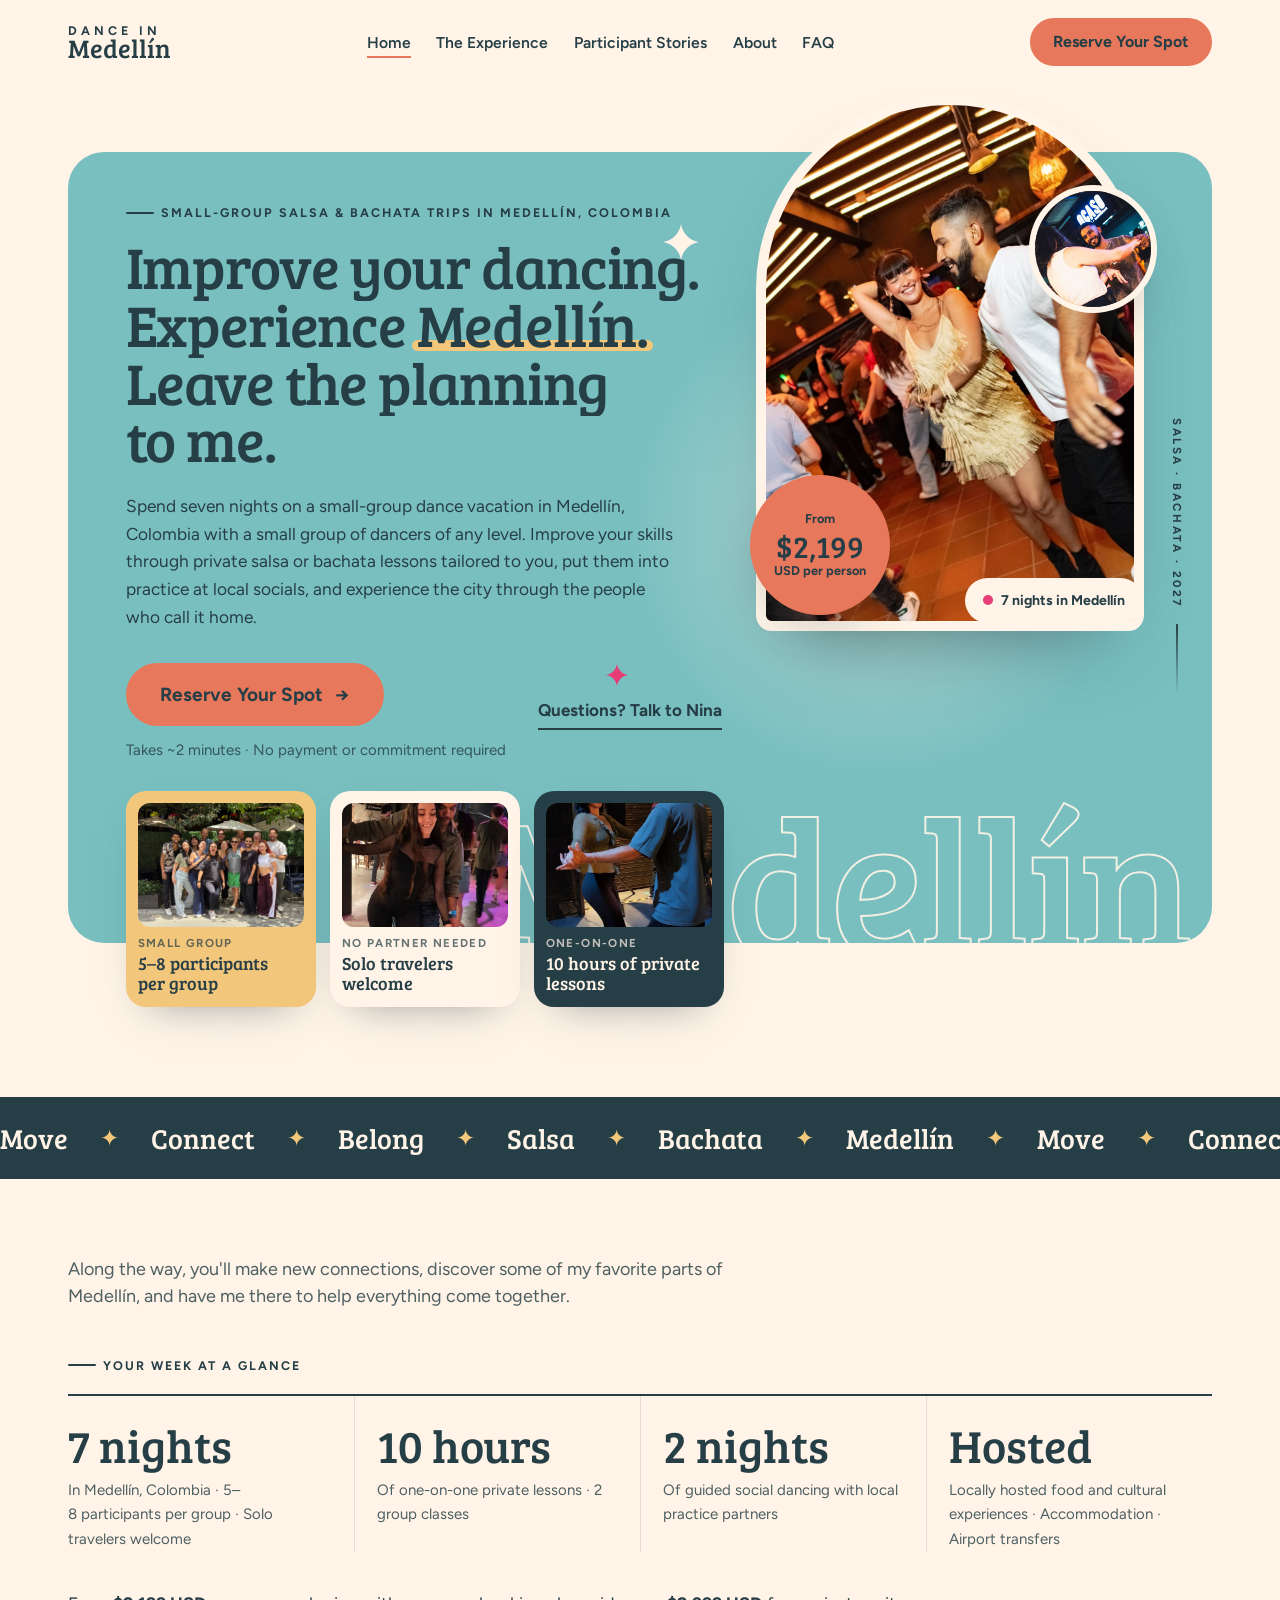
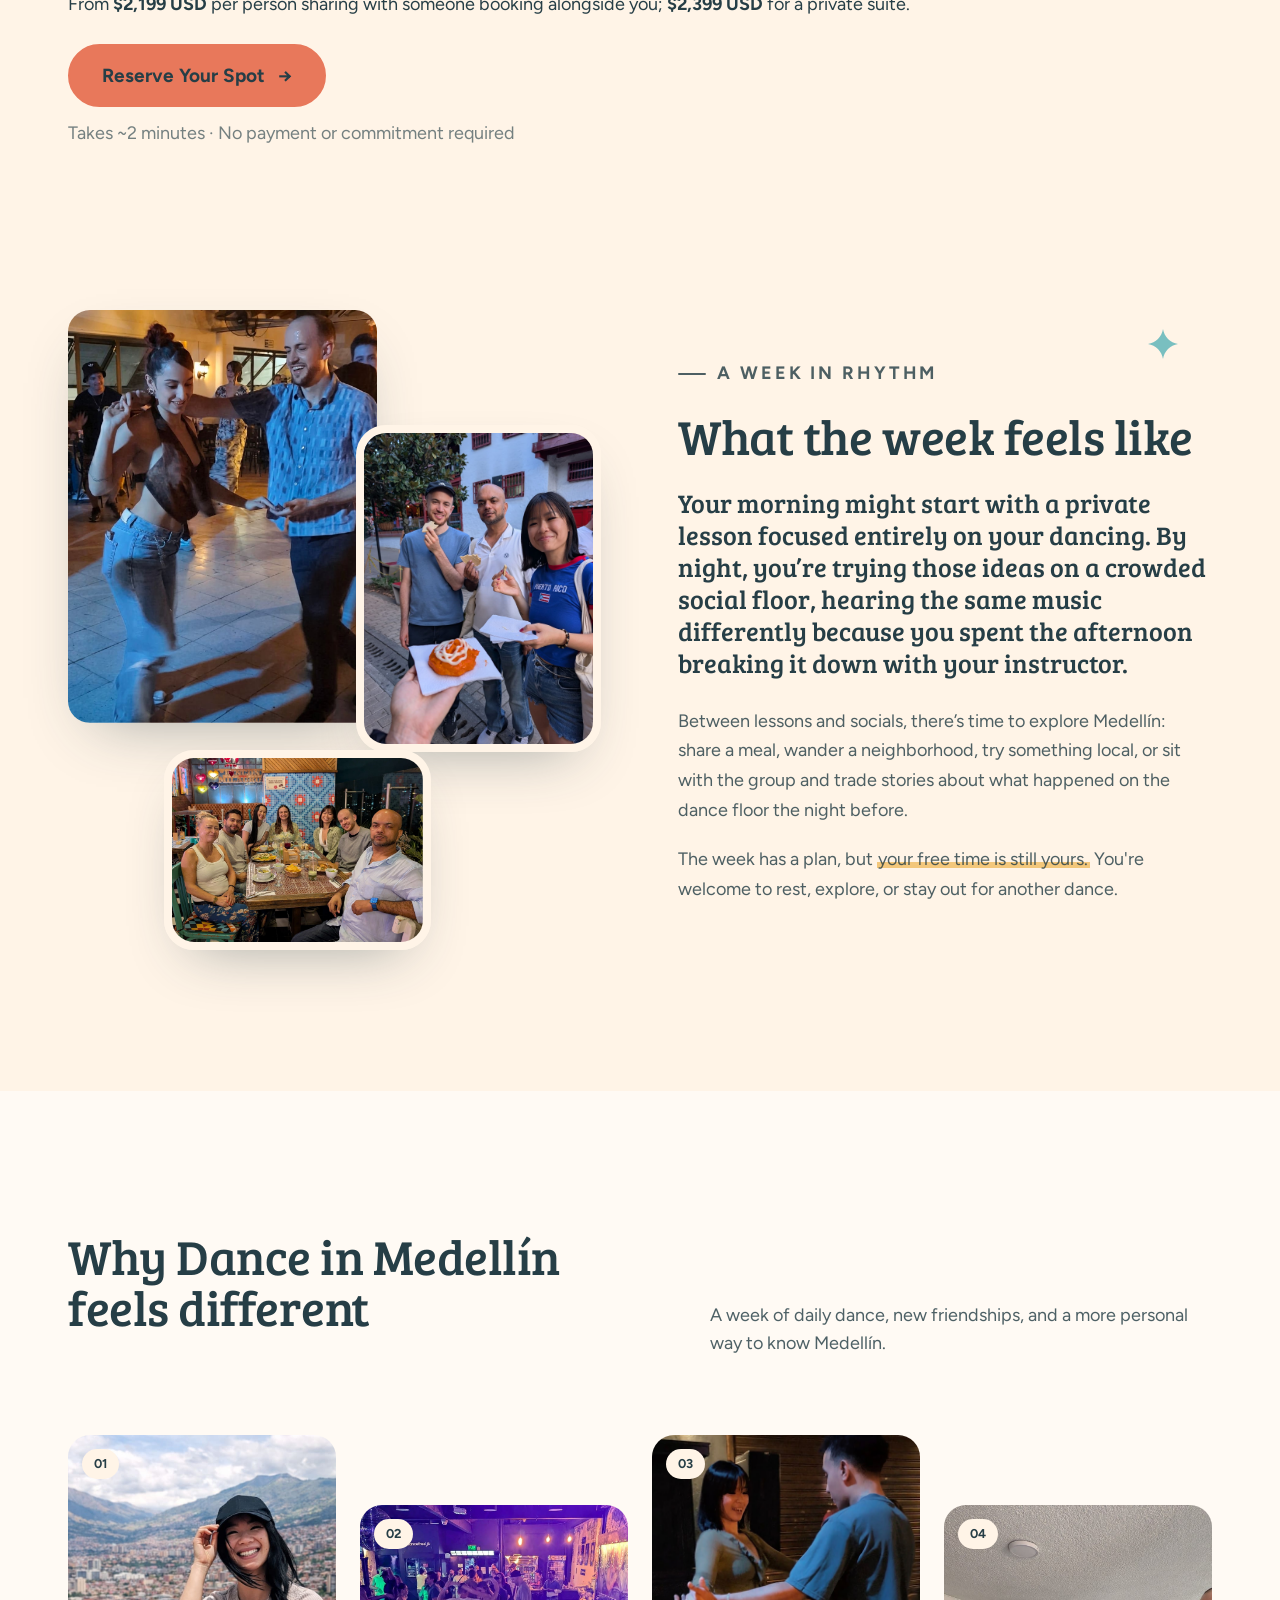
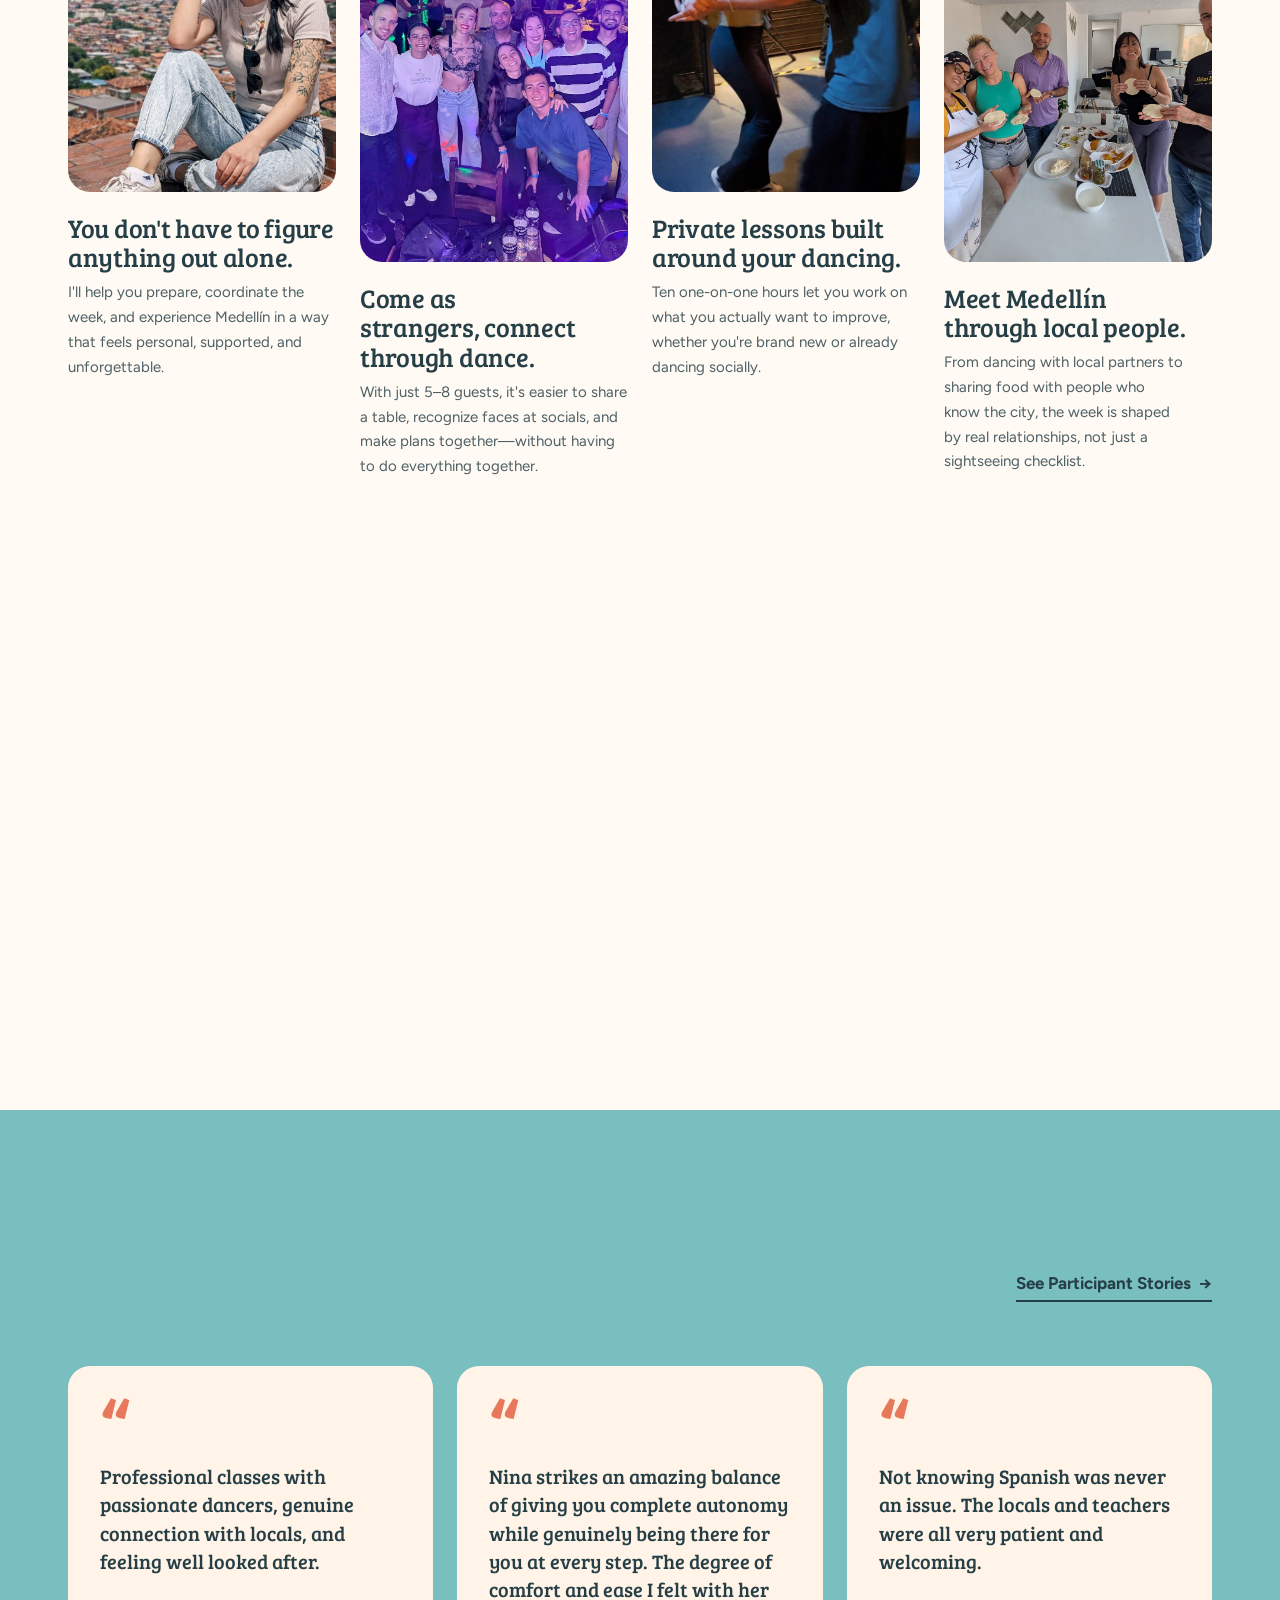
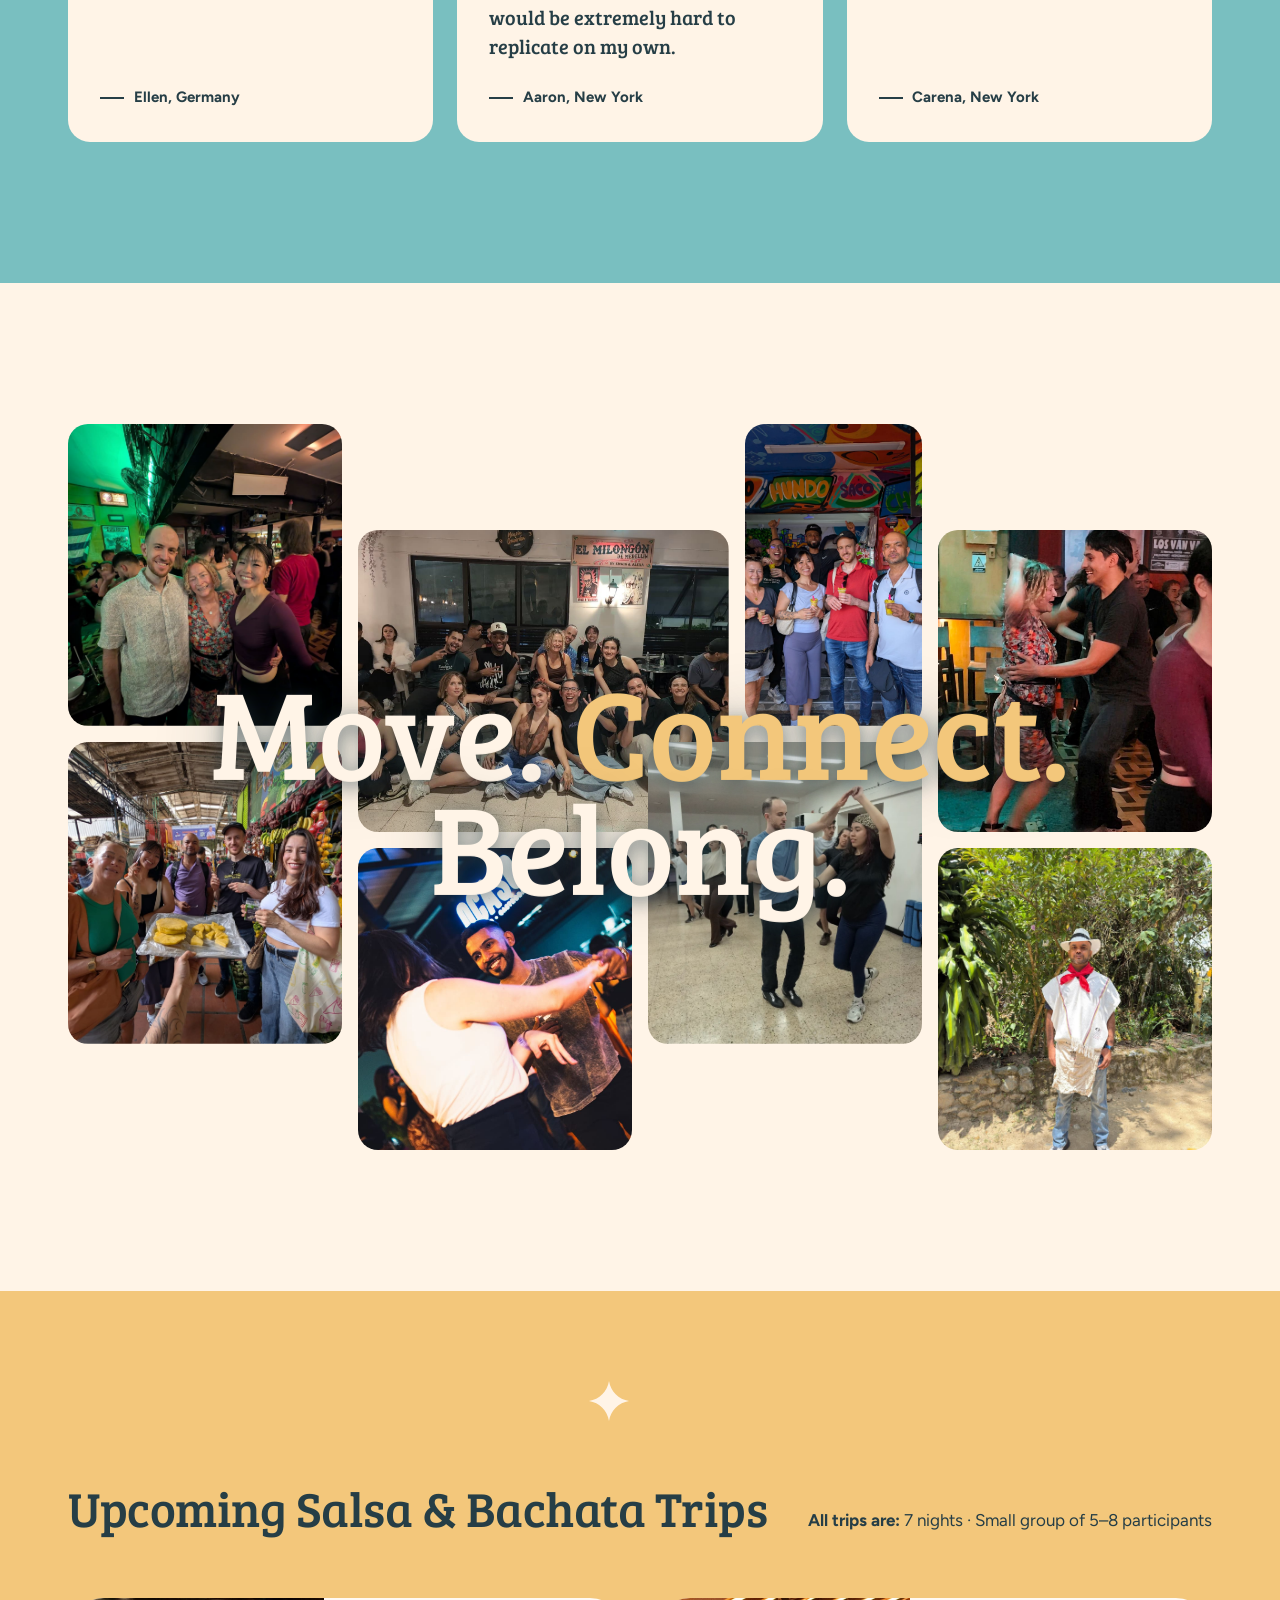
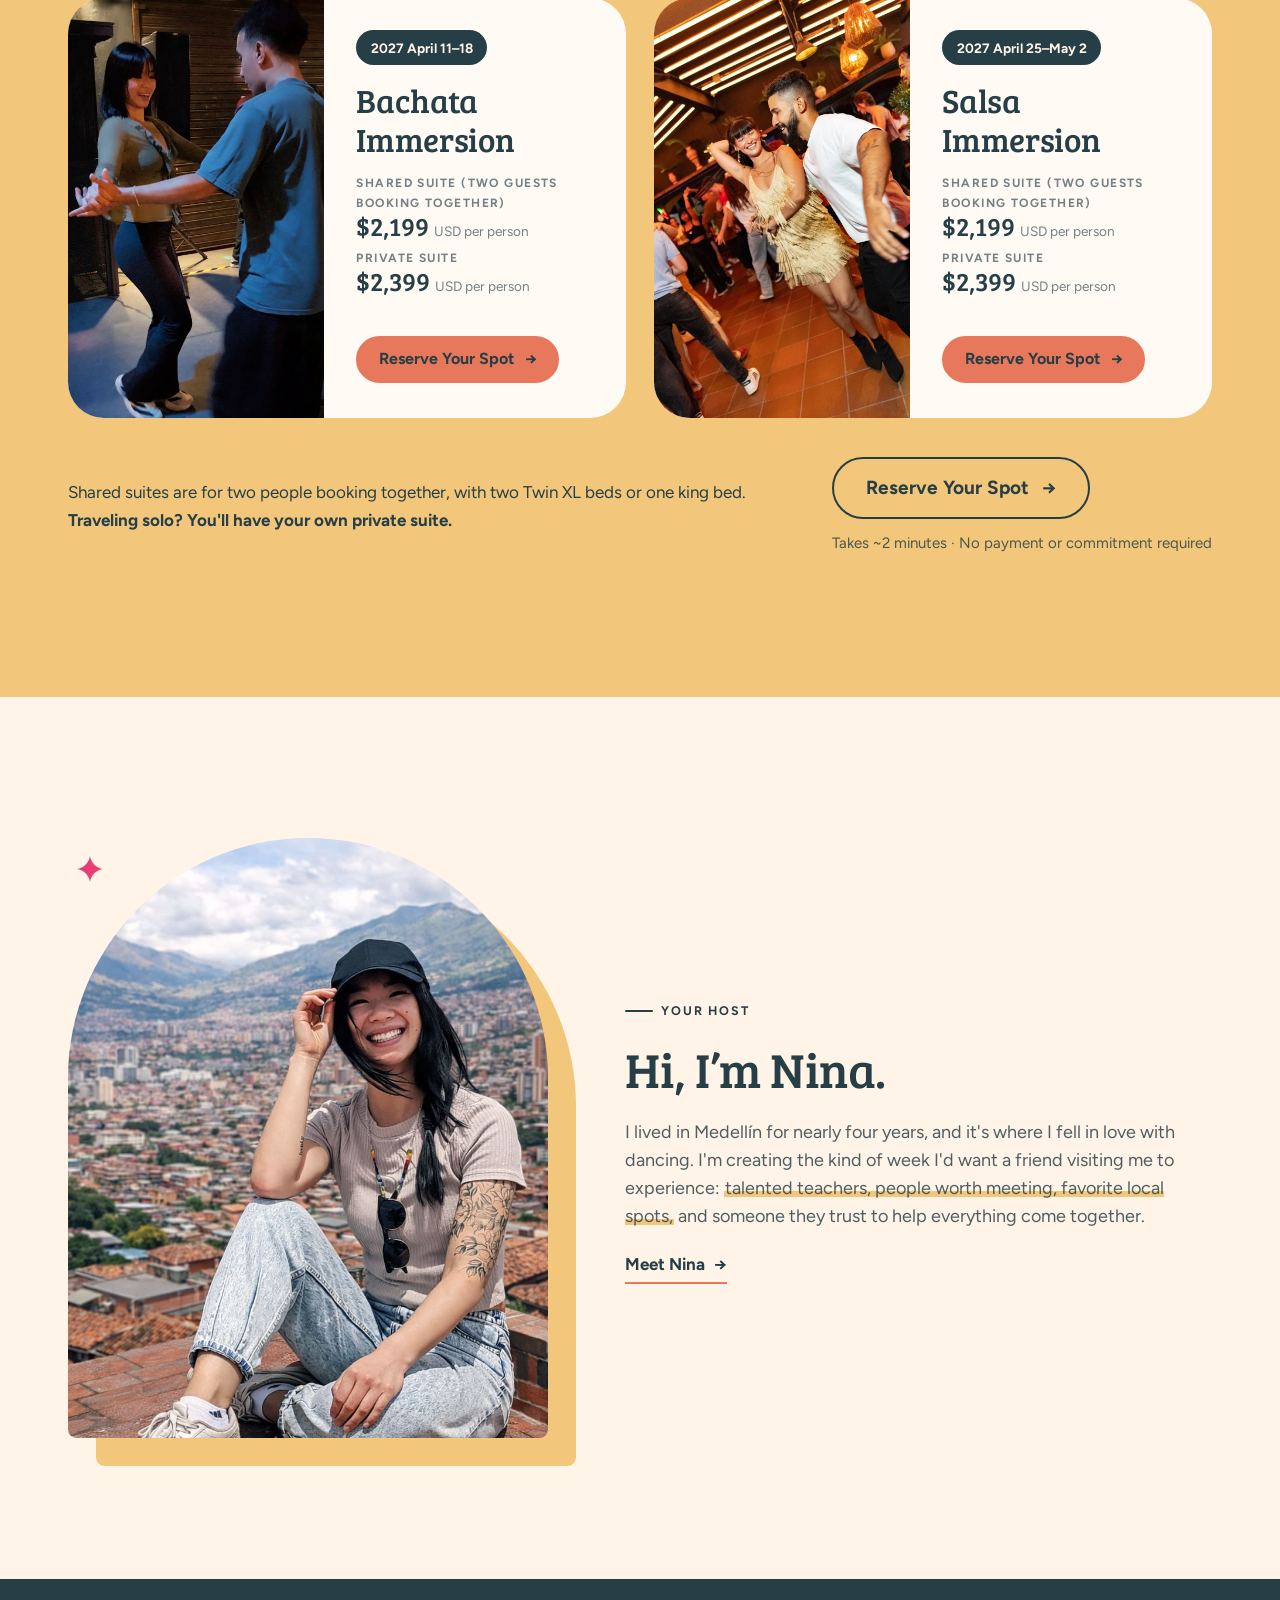
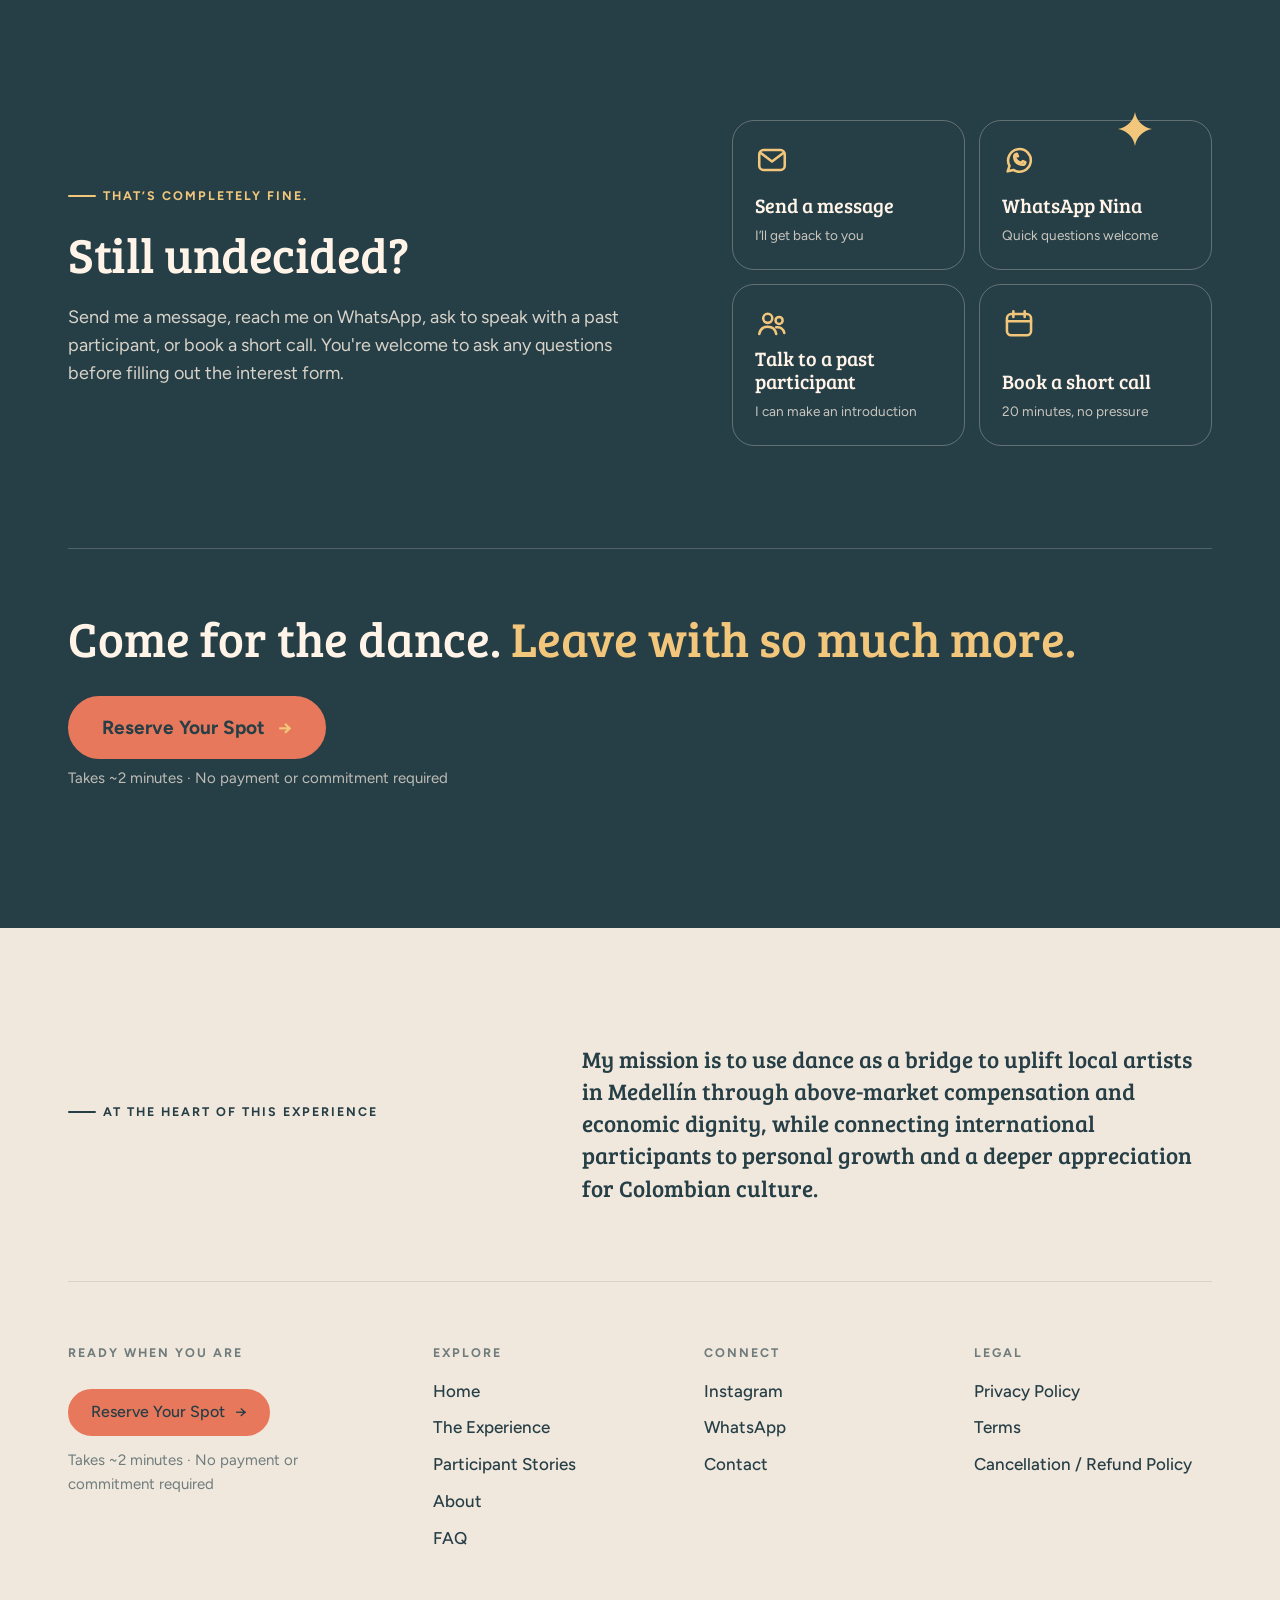
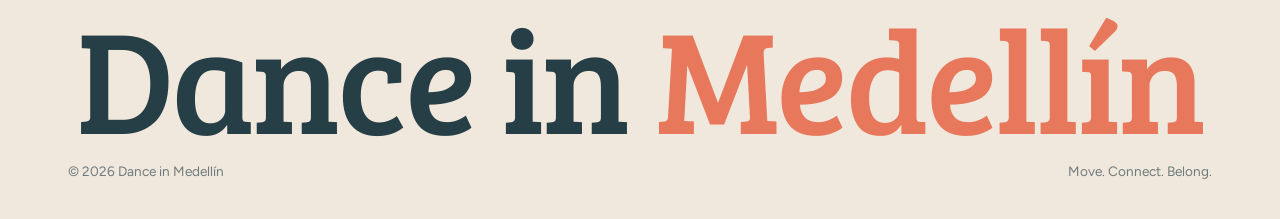
==== commit bf924ff0: "Redesign home hero: full blue stage, breakout arch photo, outlined Medellín, overlapping info cards " ====
--- a/index.html
+++ b/index.html
@@ -15,48 +15,61 @@
 
   <!-- ============ HERO ============ -->
   <section class="hero" data-mouse>
-    <div class="hero__panel" aria-hidden="true"></div>
-    <span class="spark" style="--s:38px;--c:var(--mango);top:22%;left:46%" data-depth="-18"></span>
-    <span class="spark spark--b" style="--s:22px;--c:var(--pink);top:76%;left:52%" data-depth="22"></span>
-
-    <div class="container hero__grid">
-      <div class="hero__copy">
-        <h1 class="eyebrow" data-reveal>Small-Group Salsa &amp; Bachata Trips in Medellín, Colombia</h1>
-        <p class="hero__title" data-split>
-          <span class="line">Improve your dancing.</span>
-          <span class="line">Experience <span class="accent">Medellín.</span></span>
-          <span class="line">Leave the planning to me.</span>
-        </p>
-        <p class="hero__intro" data-reveal style="--d:.5s">Spend seven nights on a small-group dance vacation in Medellín, Colombia with a small group of dancers of any level. Improve your skills through private salsa or bachata lessons tailored to you, put them into practice at local socials, and experience the city through the people who call it home.</p>
-        <div class="cta-row" data-reveal style="--d:.65s">
-          <div class="cta-block">
-            <a class="btn" href="reserve.html">Reserve Your Spot <span class="arrow">→</span></a>
-            <p class="cta-note">Takes ~2 minutes · No payment or commitment required</p>
-          </div>
-          <a class="link-arrow" href="reserve.html#connect">Questions? Talk to Nina</a>
+    <div class="container">
+      <div class="hero__stage">
+        <div class="hero__panel" aria-hidden="true">
+          <span class="hero__ghost" data-depth="14">Medellín</span>
+        </div>
+        <span class="spark" style="--s:36px;--c:var(--coconut);top:120px;left:52%;z-index:3" data-depth="-20"></span>
+        <span class="spark spark--b" style="--s:22px;--c:var(--pink);top:62%;left:47%;z-index:3" data-depth="24"></span>
+
+        <div class="hero__copy">
+          <h1 class="eyebrow" data-reveal>Small-Group Salsa &amp; Bachata Trips in Medellín, Colombia</h1>
+          <p class="hero__title" data-split>
+            <span class="line">Improve your dancing.</span>
+            <span class="line">Experience <span class="accent">Medellín.</span></span>
+            <span class="line">Leave the planning to me.</span>
+          </p>
+          <p class="hero__intro" data-reveal style="--d:.55s">Spend seven nights on a small-group dance vacation in Medellín, Colombia with a small group of dancers of any level. Improve your skills through private salsa or bachata lessons tailored to you, put them into practice at local socials, and experience the city through the people who call it home.</p>
+          <div class="cta-row" data-reveal style="--d:.7s">
+            <div class="cta-block">
+              <a class="btn" href="reserve.html">Reserve Your Spot <span class="arrow">→</span></a>
+              <p class="cta-note">Takes ~2 minutes · No payment or commitment required</p>
+            </div>
+            <a class="link-arrow" href="reserve.html#connect">Questions? Talk to Nina</a>
+          </div>
+        </div>
+
+        <div class="hero__visual">
+          <span class="hero__ghost hero__ghost--m" aria-hidden="true">Medellín</span>
+          <div class="hero__photo" data-reveal="scale" style="--d:.15s" data-depth="-10">
+            <img src="images/couple-salsa-social.jpg" alt="Couple enjoying salsa dancing at a lively Latin dance social in Medellín, Colombia" fetchpriority="high">
+          </div>
+          <div class="hero__inset" data-reveal="scale" style="--d:.6s" data-depth="22">
+            <img src="images/partners-smiling.jpg" alt="Two dance partners smiling while dancing together at a social dance venue" style="object-position:50% 30%">
+          </div>
+          <div class="hero__badge" data-reveal="scale" style="--d:.85s" data-depth="18">
+            <span>From<strong>$2,199</strong>USD per person</span>
+          </div>
+          <div class="hero__chip" data-reveal style="--d:1.05s" data-depth="12">7 nights in Medellín</div>
         </div>
 
         <div class="hero__cards" data-stagger=".12">
-          <a class="mini-card mini-card--mango" href="experience.html" style="text-decoration:none">
-            <div class="zoom"><img src="images/group-outdoors-laughing.jpg" alt="Salsa immersion participants and local instructors laughing together outdoors in Medellín" loading="eager"></div>
-            <p>5–8 participants per group</p>
-          </a>
-          <a class="mini-card mini-card--blue" href="faq.html#solo" style="text-decoration:none">
+          <a class="mini-card mini-card--mango" href="experience.html">
+            <div class="zoom"><img src="images/group-outdoors-laughing.jpg" alt="Salsa immersion participants and local instructors laughing together outdoors in Medellín"></div>
+            <p><small>Small group</small>5–8 participants per group</p>
+          </a>
+          <a class="mini-card mini-card--coconut" href="faq.html#solo">
             <div class="zoom"><img src="images/woman-local-dancer.jpg" alt="Woman practicing partner dancing with a local dancer at a Medellín social" style="object-position:50% 30%"></div>
-            <p>Solo travelers welcome</p>
-          </a>
-        </div>
-      </div>
-
-      <div class="hero__visual">
-        <div class="hero__ghost" aria-hidden="true" data-depth="10">Salsa<br>Bachata</div>
-        <div class="hero__photo" data-reveal="scale" data-depth="-8">
-          <img src="images/couple-salsa-social.jpg" alt="Couple enjoying salsa dancing at a lively Latin dance social in Medellín, Colombia" fetchpriority="high">
-        </div>
-        <div class="hero__badge" data-reveal="scale" style="--d:.8s" data-depth="20">
-          <span>From<strong>$2,199</strong>USD per person</span>
-        </div>
-        <div class="hero__chip" data-reveal style="--d:1s" data-depth="14">7 nights in Medellín</div>
+            <p><small>No partner needed</small>Solo travelers welcome</p>
+          </a>
+          <a class="mini-card mini-card--ink" href="experience.html">
+            <div class="zoom"><img src="images/partners-connection.jpg" alt="Two dance partners practicing connection and movement on a social dance floor"></div>
+            <p><small>One-on-one</small>10 hours of private lessons</p>
+          </a>
+        </div>
+
+        <div class="hero__side" aria-hidden="true">Salsa · Bachata · 2027</div>
       </div>
     </div>
   </section>
--- a/css/styles.css
+++ b/css/styles.css
@@ -284,63 +284,155 @@
 
 /* =========================================================
    HOME — HERO
+   One Caribbean Blue stage (the mockup's colored hero block).
+   The arch photo breaks out of its top + bottom edges, an outlined
+   "Medellín" sits behind it, and info cards overlap the lower edge.
+   In Wix Studio: Section > Container (blue, radius 36) with the photo,
+   ghost text and cards as layered elements in the same grid.
    ========================================================= */
-.hero { position: relative; padding-top: 120px; padding-bottom: clamp(60px, 8vw, 110px); overflow: hidden; }
-.hero__grid { display: grid; grid-template-columns: 1.05fr .95fr; gap: clamp(24px, 4vw, 64px); align-items: center; position: relative; }
+.hero { position: relative; padding-top: 104px; padding-bottom: clamp(56px, 7vw, 96px); }
+.hero__stage {
+  position: relative;
+  display: grid;
+  grid-template-columns: minmax(0, 1.3fr) minmax(0, .8fr);
+  grid-template-rows: auto auto;
+  column-gap: clamp(20px, 3vw, 48px);
+  padding-inline: clamp(28px, 4.5vw, 64px) clamp(56px, 6vw, 90px);
+}
 .hero__panel {
-  /* Caribbean Blue shape behind the photo — the mockup's colored hero panel */
-  position: absolute; top: 0; right: 0; width: 44%; height: 86%;
-  background: var(--blue); border-radius: 0 0 0 var(--radius-lg);
-  z-index: 0;
-}
-.hero__copy { position: relative; z-index: 3; padding-block: 40px; }
-.hero__title { font-family: var(--font-head); font-size: clamp(2.9rem, 5.5vw, 5.4rem); line-height: 1; letter-spacing: -.015em; text-wrap: balance; margin-bottom: 1.6rem; }
+  position: absolute; z-index: 0;
+  inset: 48px 0 64px 0;
+  background: var(--blue);
+  border-radius: var(--radius-lg);
+  overflow: hidden;
+}
+.hero__panel::after {
+  /* soft coconut glow behind the photo for depth */
+  content: ""; position: absolute; width: 46%; aspect-ratio: 1; right: 6%; top: 14%;
+  border-radius: 50%; background: radial-gradient(circle, rgba(255, 244, 231, .45), rgba(255, 244, 231, 0) 68%);
+}
+.hero__ghost--m { display: none; }
+.hero__ghost {
+  position: absolute; left: 36%; bottom: -.16em;
+  font-family: var(--font-head); font-size: clamp(6rem, 15vw, 14.5rem); line-height: 1;
+  white-space: nowrap; letter-spacing: -.02em;
+  color: transparent; -webkit-text-stroke: 2px rgba(255, 244, 231, .9);
+  pointer-events: none; user-select: none;
+}
+
+.hero__copy { grid-column: 1; grid-row: 1; position: relative; z-index: 3; padding-top: clamp(80px, 7vw, 100px); padding-bottom: 28px; }
+.hero__copy .eyebrow { margin-bottom: 1.2rem; }
+.hero__title {
+  font-family: var(--font-head); font-weight: 400;
+  font-size: clamp(2.8rem, 4.6vw, 4.6rem); line-height: .98; letter-spacing: -.02em;
+  margin: 0 0 1.5rem; color: var(--ink);
+}
 .hero__title .line { display: block; }
-.hero__title .accent { color: var(--papaya); }
-.hero__intro { font-size: var(--fs-lead); color: var(--ink-80); max-width: 52ch; margin-bottom: 2.2rem; }
-
-.hero__visual { position: relative; z-index: 2; }
-.hero__ghost {
-  position: absolute; top: 0; right: 0; z-index: 1;
-  font-family: var(--font-head); font-size: clamp(4.5rem, 8.6vw, 8.4rem); line-height: .86;
-  color: transparent; -webkit-text-stroke: 2px rgba(255, 244, 231, .85);
-  text-align: right; pointer-events: none; user-select: none;
-}
+.hero__title .accent { position: relative; display: inline-block; }
+.hero__title .accent::after {
+  /* Mango brush underline — replaces the mockup's script accent (brand: no decorative scripts) */
+  content: ""; position: absolute; left: -2%; right: -2%; bottom: .04em; height: .2em; z-index: -1;
+  background: var(--mango); border-radius: 999px; transform: scaleX(0); transform-origin: left;
+  transition: transform 1s var(--ease) 1.1s;
+}
+.hero__title.is-in .accent::after, .no-js .hero__title .accent::after { transform: scaleX(1); }
+.hero__intro { font-size: 1.08rem; line-height: 1.6; color: var(--ink); max-width: 50ch; margin-bottom: 2rem; }
+.hero .cta-note { color: var(--ink-80); }
+.hero .link-arrow { border-color: var(--ink); }
+
+.hero__visual { grid-column: 2; grid-row: 1 / span 2; position: relative; z-index: 2; display: flex; justify-content: center; align-items: flex-start; }
 .hero__photo {
-  position: relative; z-index: 2; margin-left: auto; margin-right: 10%; margin-top: clamp(110px, 10vw, 150px);
-  width: min(440px, 82%); aspect-ratio: 3 / 4.3;
+  position: relative; width: min(100%, 420px); aspect-ratio: 3 / 4.2;
   border-radius: 999px 999px var(--radius-lg) var(--radius-lg);
-  overflow: hidden; box-shadow: var(--shadow);
+  overflow: hidden; box-shadow: 0 40px 80px -36px rgba(38, 62, 70, .7);
+  outline: 10px solid var(--coconut); outline-offset: -1px;
 }
 .hero__photo img { width: 100%; height: 100%; object-fit: cover; object-position: 50% 30%; }
+.hero__inset {
+  position: absolute; z-index: 3; right: -6%; top: 9%;
+  width: clamp(100px, 10vw, 140px); aspect-ratio: 1; border-radius: 50%; overflow: hidden;
+  border: 6px solid var(--coconut); box-shadow: var(--shadow);
+}
+.hero__inset img { width: 100%; height: 100%; object-fit: cover; }
 .hero__badge {
-  position: absolute; z-index: 4; left: 0; bottom: 14%;
-  width: 150px; height: 150px; border-radius: 50%;
+  position: absolute; z-index: 4; left: -4%; top: clamp(300px, 29vw, 420px);
+  width: 140px; height: 140px; border-radius: 50%;
   background: var(--papaya); color: var(--ink);
   display: grid; place-content: center; text-align: center;
-  font-weight: 700; font-size: .85rem; line-height: 1.25;
-  box-shadow: var(--shadow);
-}
-.hero__badge strong { display: block; font-family: var(--font-head); font-weight: 400; font-size: 2rem; line-height: 1; margin-block: .15rem; }
+  font-weight: 700; font-size: .8rem; line-height: 1.25; box-shadow: var(--shadow);
+}
+.hero__badge strong { display: block; font-family: var(--font-head); font-weight: 400; font-size: 1.95rem; line-height: 1; margin-block: .15rem; }
 .hero__chip {
-  position: absolute; z-index: 4; right: 2%; top: 58%;
+  position: absolute; z-index: 4; right: -2%; top: clamp(400px, 37vw, 530px);
   background: var(--coconut); border-radius: 999px; padding: .7rem 1.1rem;
-  font-weight: 700; font-size: .9rem; box-shadow: var(--shadow);
-  display: flex; align-items: center; gap: .5rem;
+  font-weight: 700; font-size: .88rem; box-shadow: var(--shadow);
+  display: flex; align-items: center; gap: .5rem; white-space: nowrap;
 }
 .hero__chip::before { content: ""; width: 10px; height: 10px; border-radius: 50%; background: var(--pink); }
 
-.hero__cards { display: flex; gap: 16px; margin-top: 2.8rem; }
+.hero__cards { grid-column: 1; grid-row: 2; position: relative; z-index: 3; display: flex; gap: 14px; align-items: flex-end; }
 .mini-card {
-  position: relative; width: 180px; border-radius: var(--radius); overflow: hidden;
-  padding: 14px; display: flex; flex-direction: column; gap: 12px;
-  transition: transform .5s var(--ease);
-}
-.mini-card:hover { transform: translateY(-6px) rotate(-1deg); }
+  width: 190px; border-radius: 20px; padding: 12px 12px 14px;
+  display: flex; flex-direction: column; gap: 10px; text-decoration: none;
+  box-shadow: 0 18px 40px -24px rgba(38, 62, 70, .55);
+  transition: transform .5s var(--ease), box-shadow .5s;
+}
+.mini-card:hover { transform: translateY(-8px) rotate(-1.5deg); box-shadow: var(--shadow); }
 .mini-card--mango { background: var(--mango); }
-.mini-card--blue { background: var(--blue); }
-.mini-card .zoom { aspect-ratio: 4 / 3; border-radius: 14px; }
-.mini-card p { font-family: var(--font-head); font-size: 1.15rem; line-height: 1.1; margin: 0; }
+.mini-card--coconut { background: var(--coconut); }
+.mini-card--ink { background: var(--ink); color: var(--coconut); }
+.mini-card .zoom { aspect-ratio: 4 / 3; border-radius: 12px; }
+.mini-card p { font-family: var(--font-head); font-size: 1.12rem; line-height: 1.1; margin: 0; }
+.mini-card small { display: block; font-family: var(--font-body); font-size: .72rem; font-weight: 700; letter-spacing: .12em; text-transform: uppercase; opacity: .7; margin-bottom: .25rem; }
+
+.hero__side {
+  position: absolute; z-index: 3; right: clamp(16px, 2vw, 28px); top: 50%; translate: 0 -50%;
+  writing-mode: vertical-rl; display: flex; align-items: center; gap: 1rem;
+  font-size: .72rem; font-weight: 700; letter-spacing: .22em; text-transform: uppercase; color: var(--ink);
+}
+.hero__side::after { content: ""; width: 2px; height: 70px; background: linear-gradient(var(--ink), transparent); animation: scrollcue 2.4s var(--ease) infinite; transform-origin: top; }
+@keyframes scrollcue { 0% { transform: scaleY(0); } 50% { transform: scaleY(1); } 100% { transform: scaleY(1); opacity: 0; } }
+
+/* Hero — tablet */
+@media (max-width: 1000px) {
+  .hero { padding-top: 92px; }
+  .hero__stage { grid-template-columns: 1fr; padding-inline: 36px; }
+  .hero__panel { inset: 0 0 72px 0; }
+  .hero__panel .hero__ghost, .hero__panel::after { display: none; }
+  .hero__ghost--m { display: block; left: 50%; translate: -50% 0; top: 0; bottom: auto; z-index: 0; font-size: clamp(4.6rem, 19vw, 10rem); }
+  .hero__photo { margin-top: clamp(40px, 9vw, 80px); }
+  .hero__copy { grid-row: 1; padding-top: 52px; }
+  .hero__title { font-size: clamp(2.8rem, 7.4vw, 4.4rem); }
+  .hero__visual { grid-column: 1; grid-row: 2; padding-block: 16px 36px; }
+  .hero__photo { width: min(420px, 72%); }
+  .hero__inset { right: 6%; }
+  .hero__badge { left: 4%; top: 56%; }
+  .hero__chip { right: 4%; top: auto; bottom: 16%; }
+  .hero__cards { grid-row: 3; }
+  .hero__side { display: none; }
+}
+
+/* Hero — mobile */
+@media (max-width: 750px) {
+  .hero { padding-top: 80px; }
+  .hero__stage { padding-inline: 20px; margin-inline: 12px; width: auto; }
+  .hero__panel { inset: 0 0 64px 0; border-radius: 26px; }
+  .hero__copy { padding-top: 36px; padding-bottom: 20px; }
+  .hero__copy .eyebrow { font-size: .68rem; letter-spacing: .12em; }
+  .hero__title { font-size: clamp(2.45rem, 11.2vw, 3.3rem); }
+  .hero__intro { font-size: 1rem; }
+  .hero__photo { width: 82%; outline-width: 6px; }
+  .hero__inset { width: 84px; right: 0; top: 6%; border-width: 4px; }
+  .hero__badge { width: 104px; height: 104px; font-size: .68rem; left: -2%; top: 58%; }
+  .hero__badge strong { font-size: 1.4rem; }
+  .hero__chip { font-size: .76rem; right: -2%; bottom: 12%; padding: .55rem .85rem; }
+  .hero__ghost { -webkit-text-stroke-width: 1.5px; }
+  .hero__visual .spark { display: none; }
+  .hero__cards { margin-inline: -20px; padding-inline: 20px; overflow-x: auto; scroll-snap-type: x mandatory; padding-bottom: 6px; scrollbar-width: none; }
+  .hero__cards::-webkit-scrollbar { display: none; }
+  .mini-card { flex: 0 0 46%; scroll-snap-align: start; padding: 10px; }
+  .mini-card p { font-size: 1rem; }
+}
 
 /* Glance strip */
 .glance { padding-block: clamp(48px, 6vw, 80px); }
@@ -713,15 +805,6 @@
   .nav-links, .nav-cta .btn { display: none; }
   .burger { display: block; }
 
-  .hero { padding-top: 110px; }
-  .hero__grid { grid-template-columns: 1fr; }
-  .hero__panel { display: none; }
-  .hero__visual { min-height: 0; padding: 20px 16px 44px; background: var(--blue); border-radius: var(--radius-lg); margin-top: 8px; overflow: hidden; }
-  .hero__photo { margin-inline: auto; width: min(420px, 74%); }
-  .hero__ghost { right: 50%; translate: 50% 0; text-align: center; top: 10px; font-size: clamp(3.6rem, 13vw, 7rem); }
-  .hero__photo { margin-top: clamp(90px, 18vw, 150px); }
-  .hero__badge { left: 4%; }
-  .hero__chip { right: 4%; }
 
   .glance__grid { grid-template-columns: 1fr 1fr; }
   .glance__item:nth-child(3) { padding-left: 0; border-left: 0; }
@@ -762,17 +845,7 @@
   .nav { height: 72px; }
   .wordmark span { font-size: 1.4rem; }
   .spark { display: none; }
-  .hero__visual .spark, .glimpse .spark { display: block; }
-
-  .hero__title { font-size: clamp(2.6rem, 11.5vw, 3.6rem); }
-  .hero__cards { gap: 12px; }
-  .mini-card { width: 50%; padding: 10px; }
-  .mini-card p { font-size: 1rem; }
-  .hero__photo { width: 80%; }
-  .hero__badge { width: 112px; height: 112px; font-size: .72rem; left: 0; bottom: 8%; }
-  .hero__badge strong { font-size: 1.5rem; }
-  .hero__chip { font-size: .8rem; top: 8%; right: 0; }
-  .hero__ghost { -webkit-text-stroke-width: 1.5px; }
+
   .cta-row { flex-direction: column; align-items: flex-start; }
 
   .glance__grid { grid-template-columns: 1fr 1fr; }
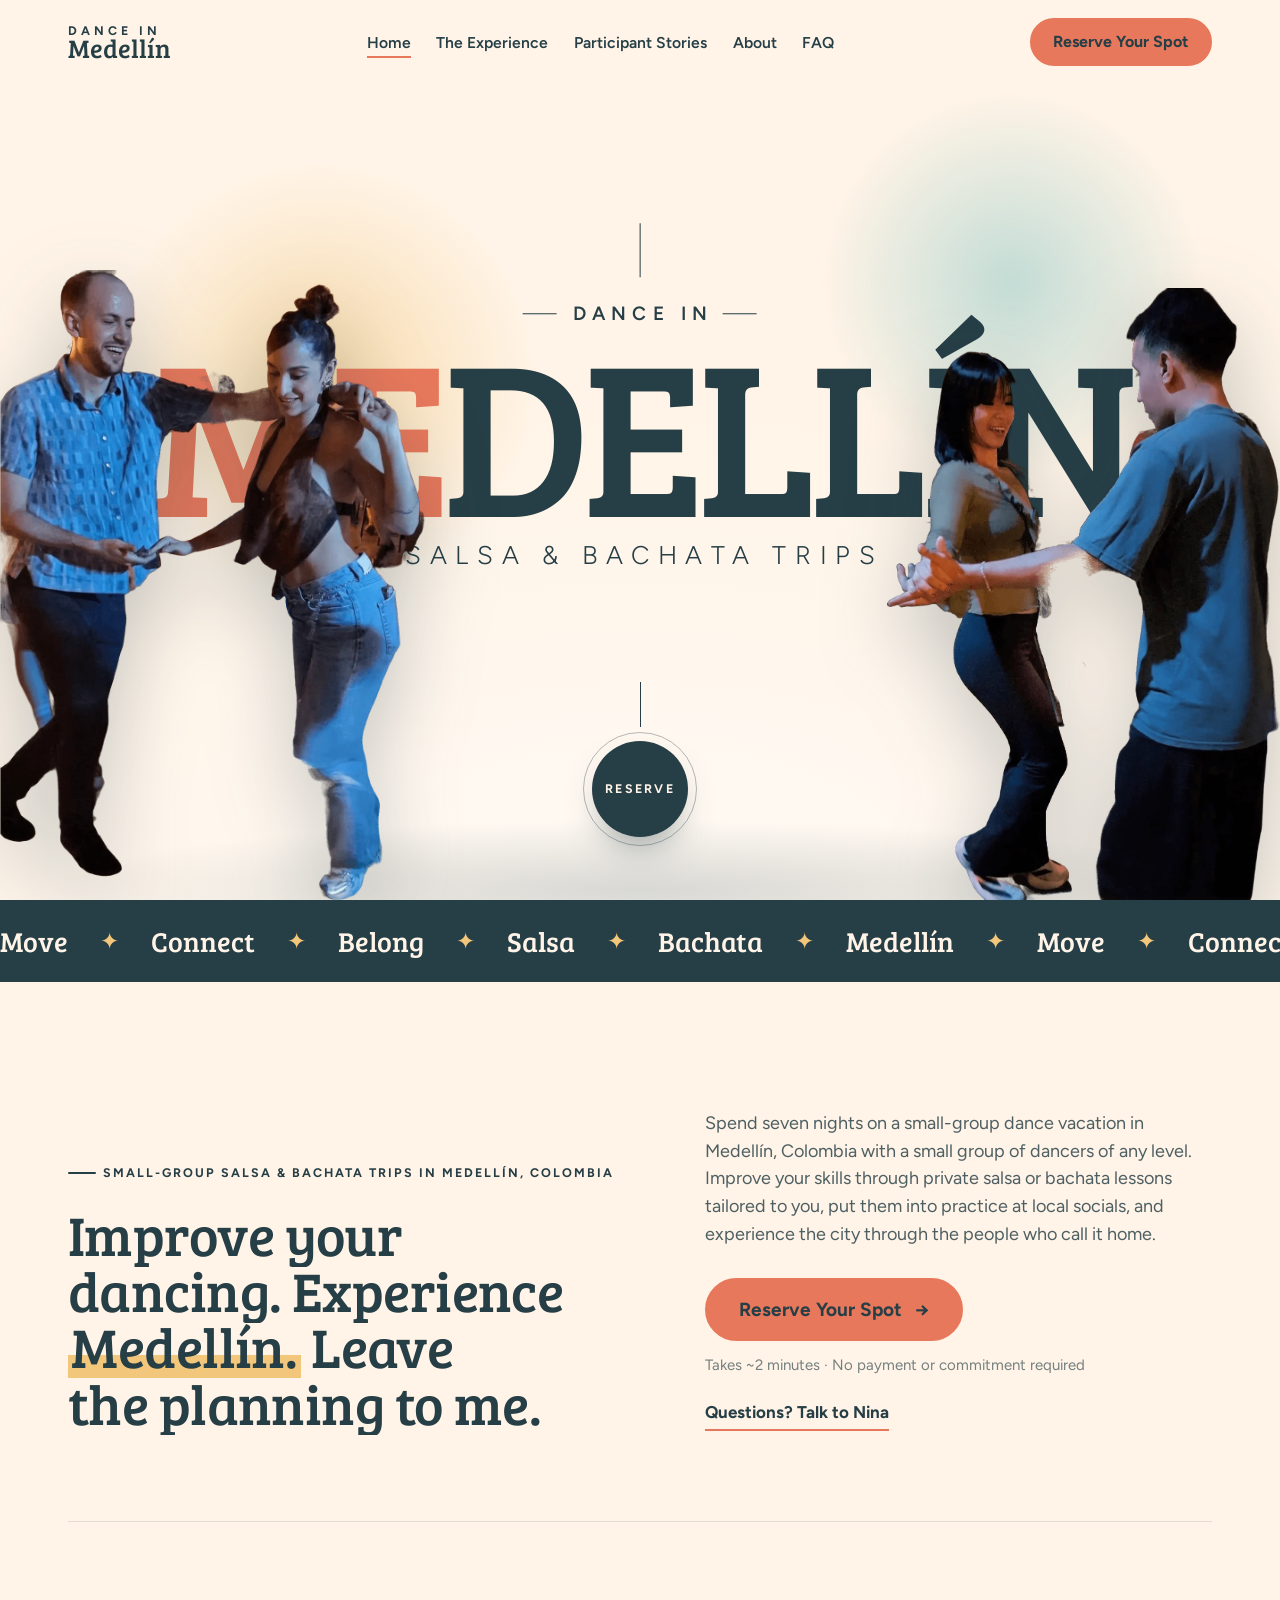
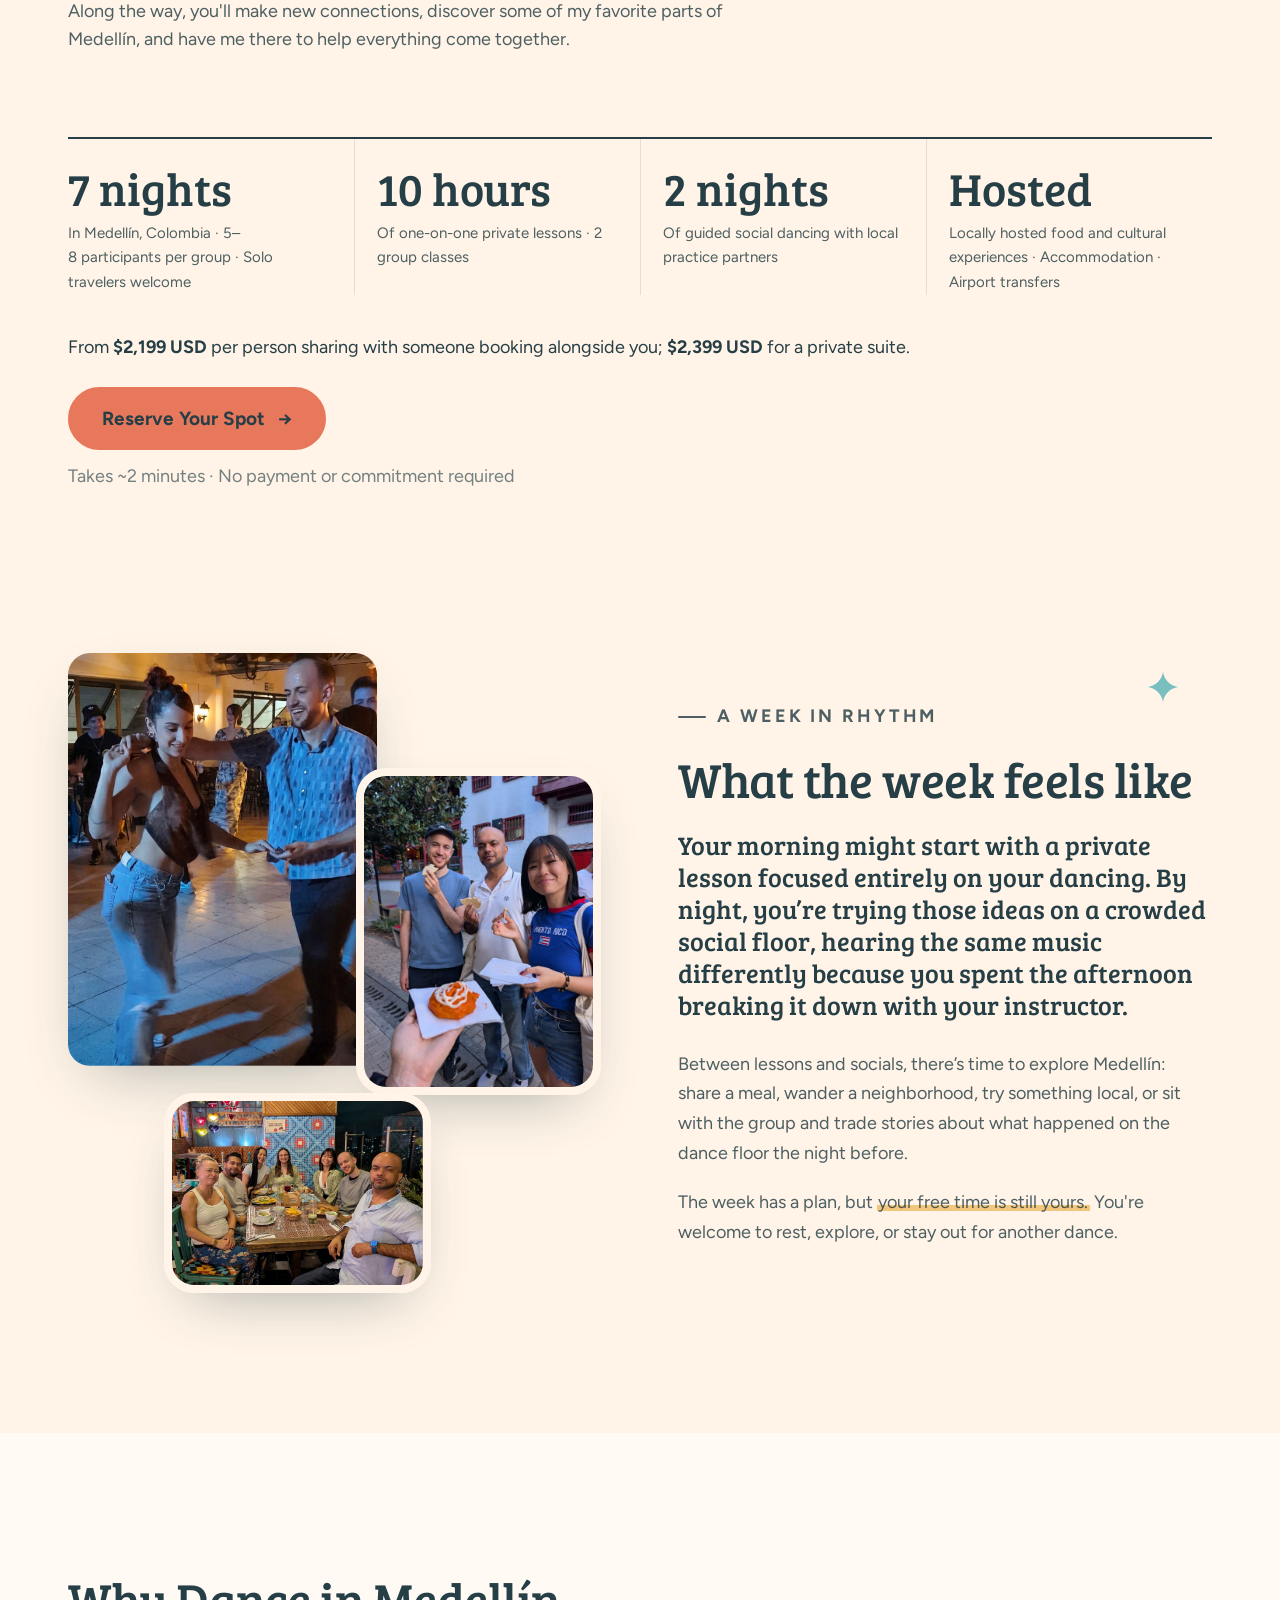
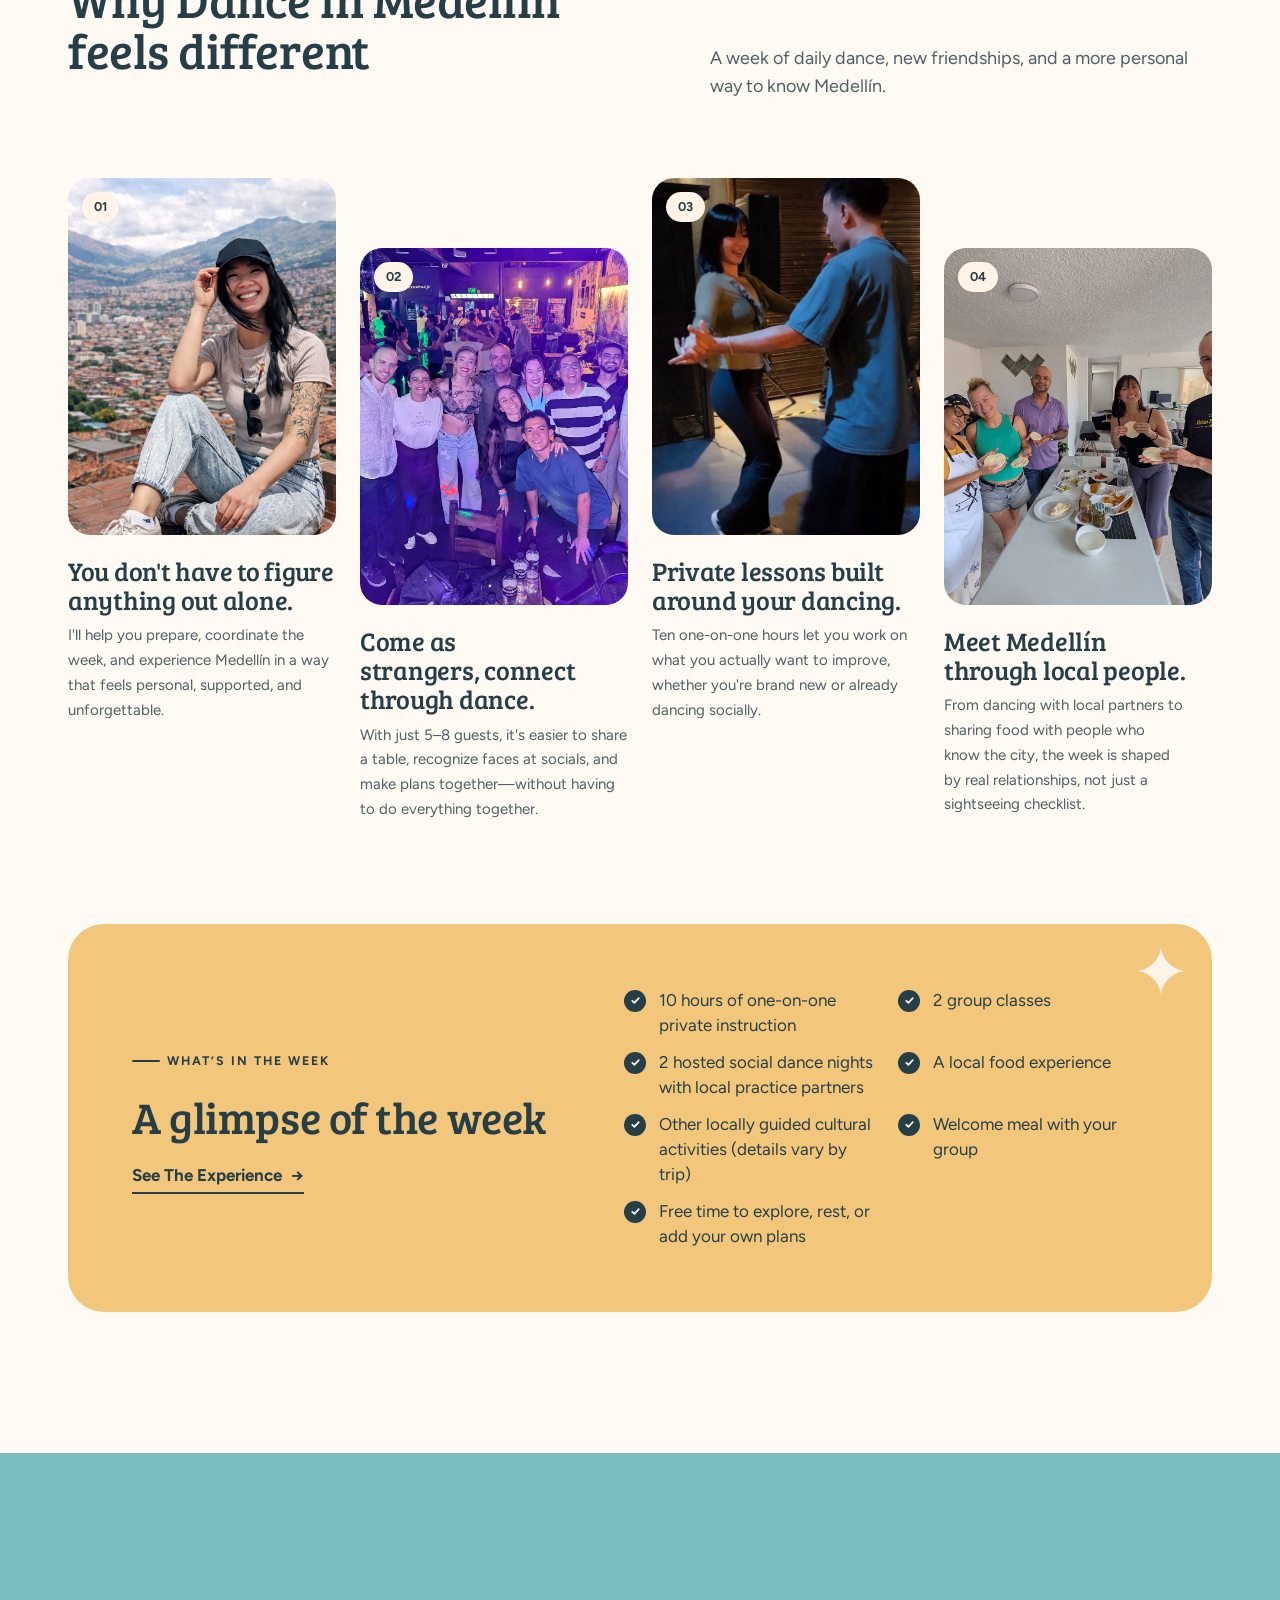
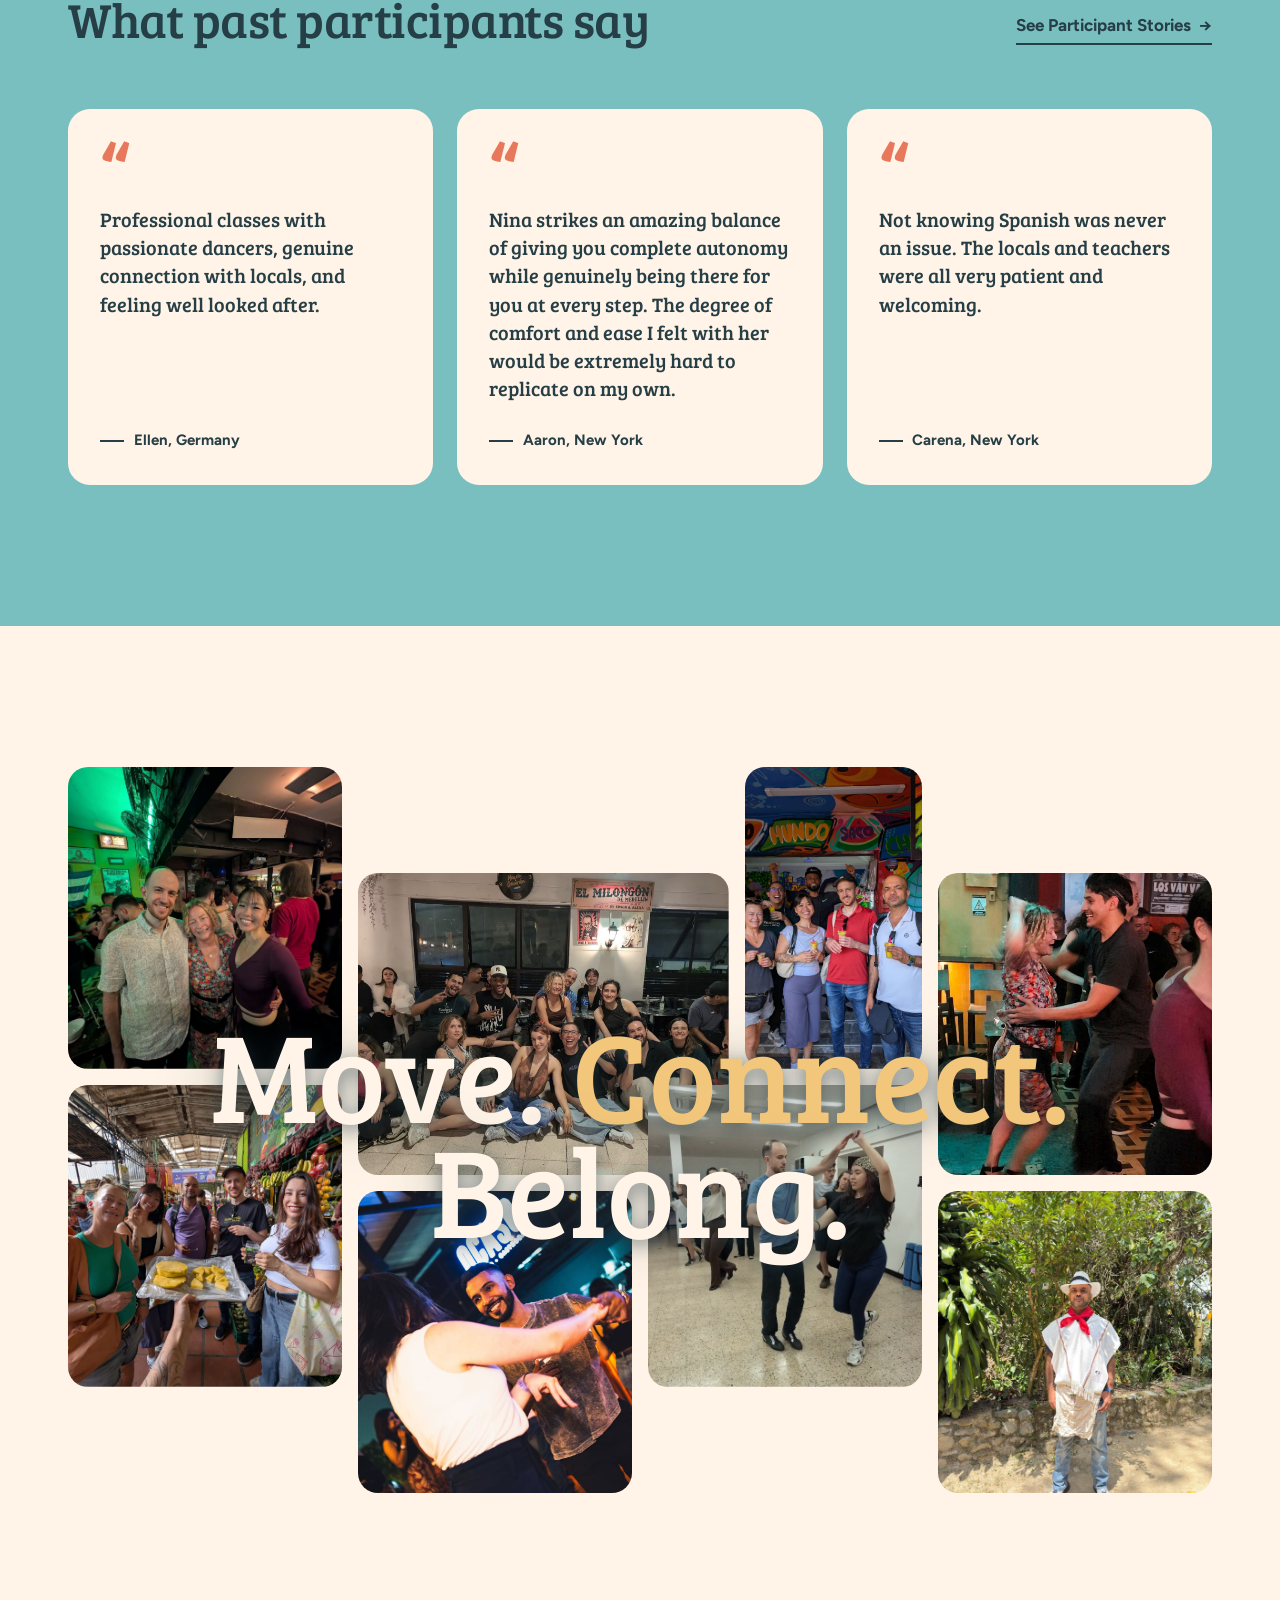
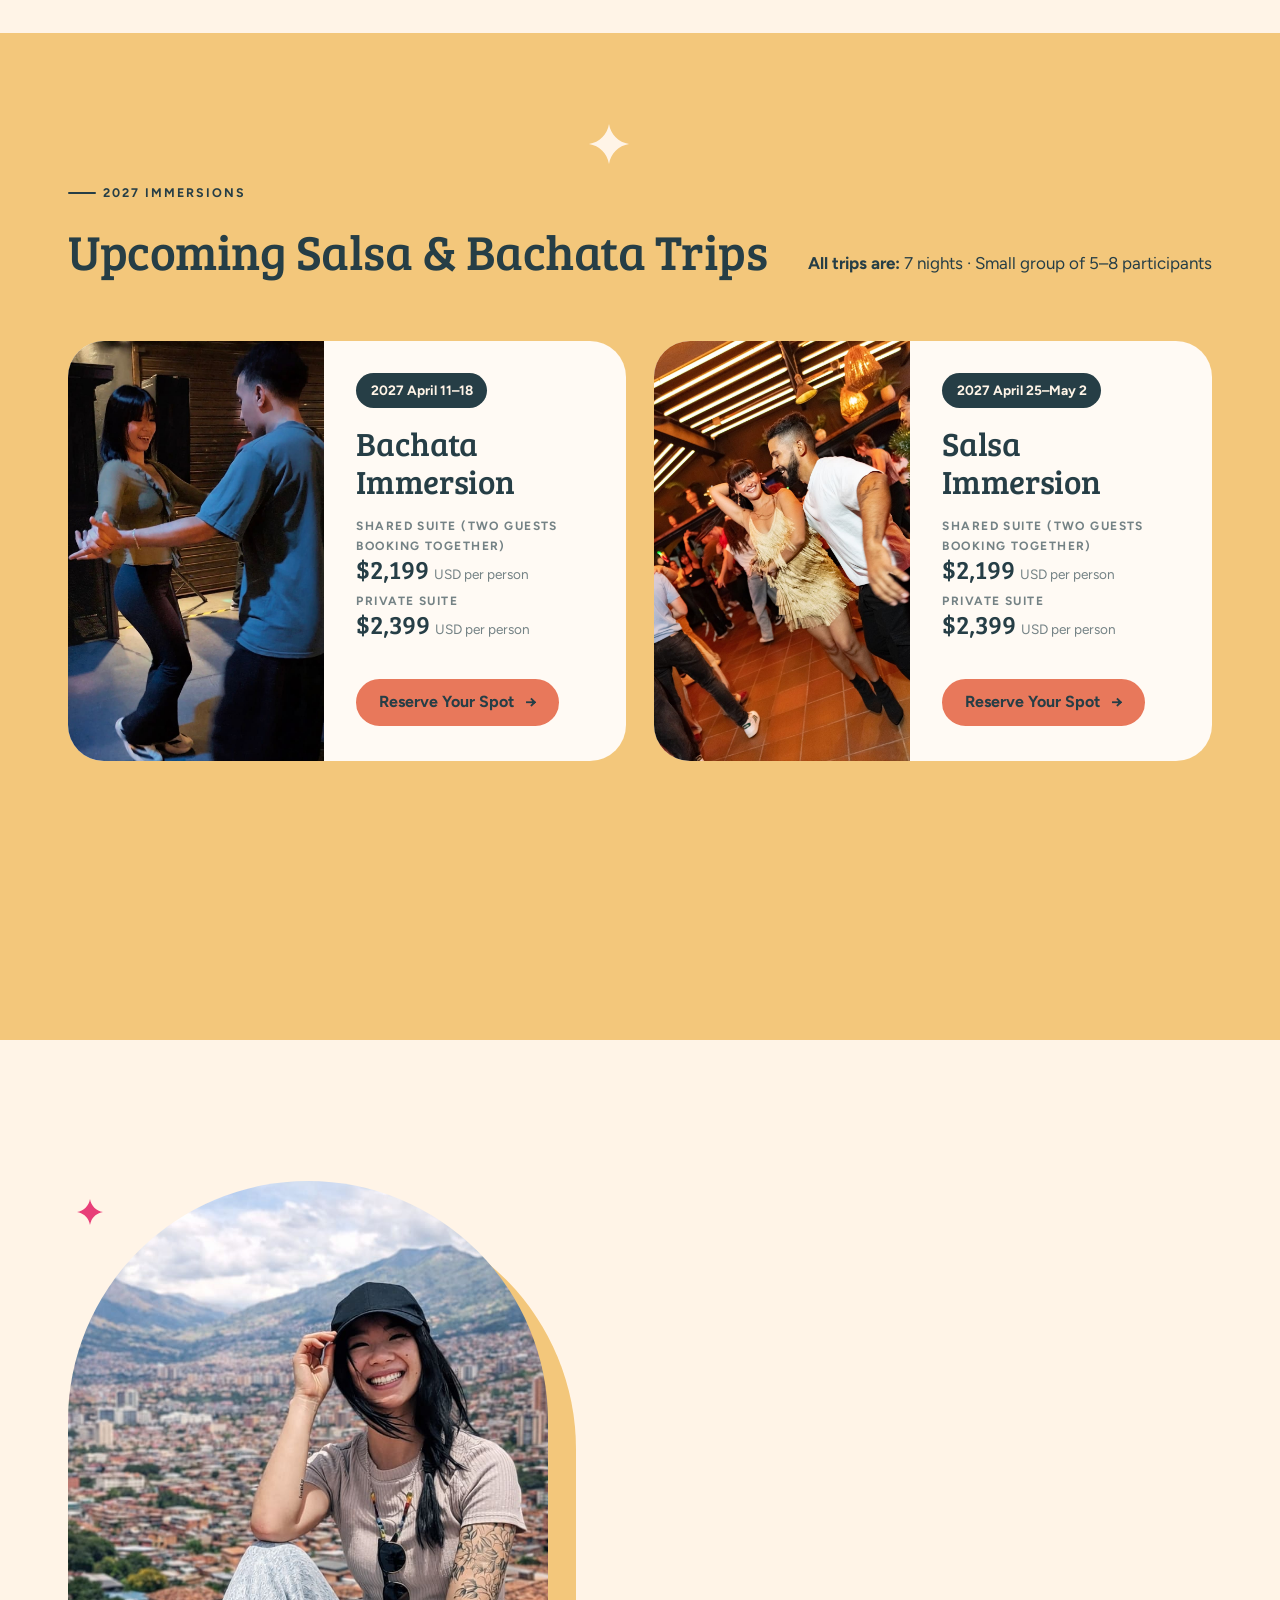
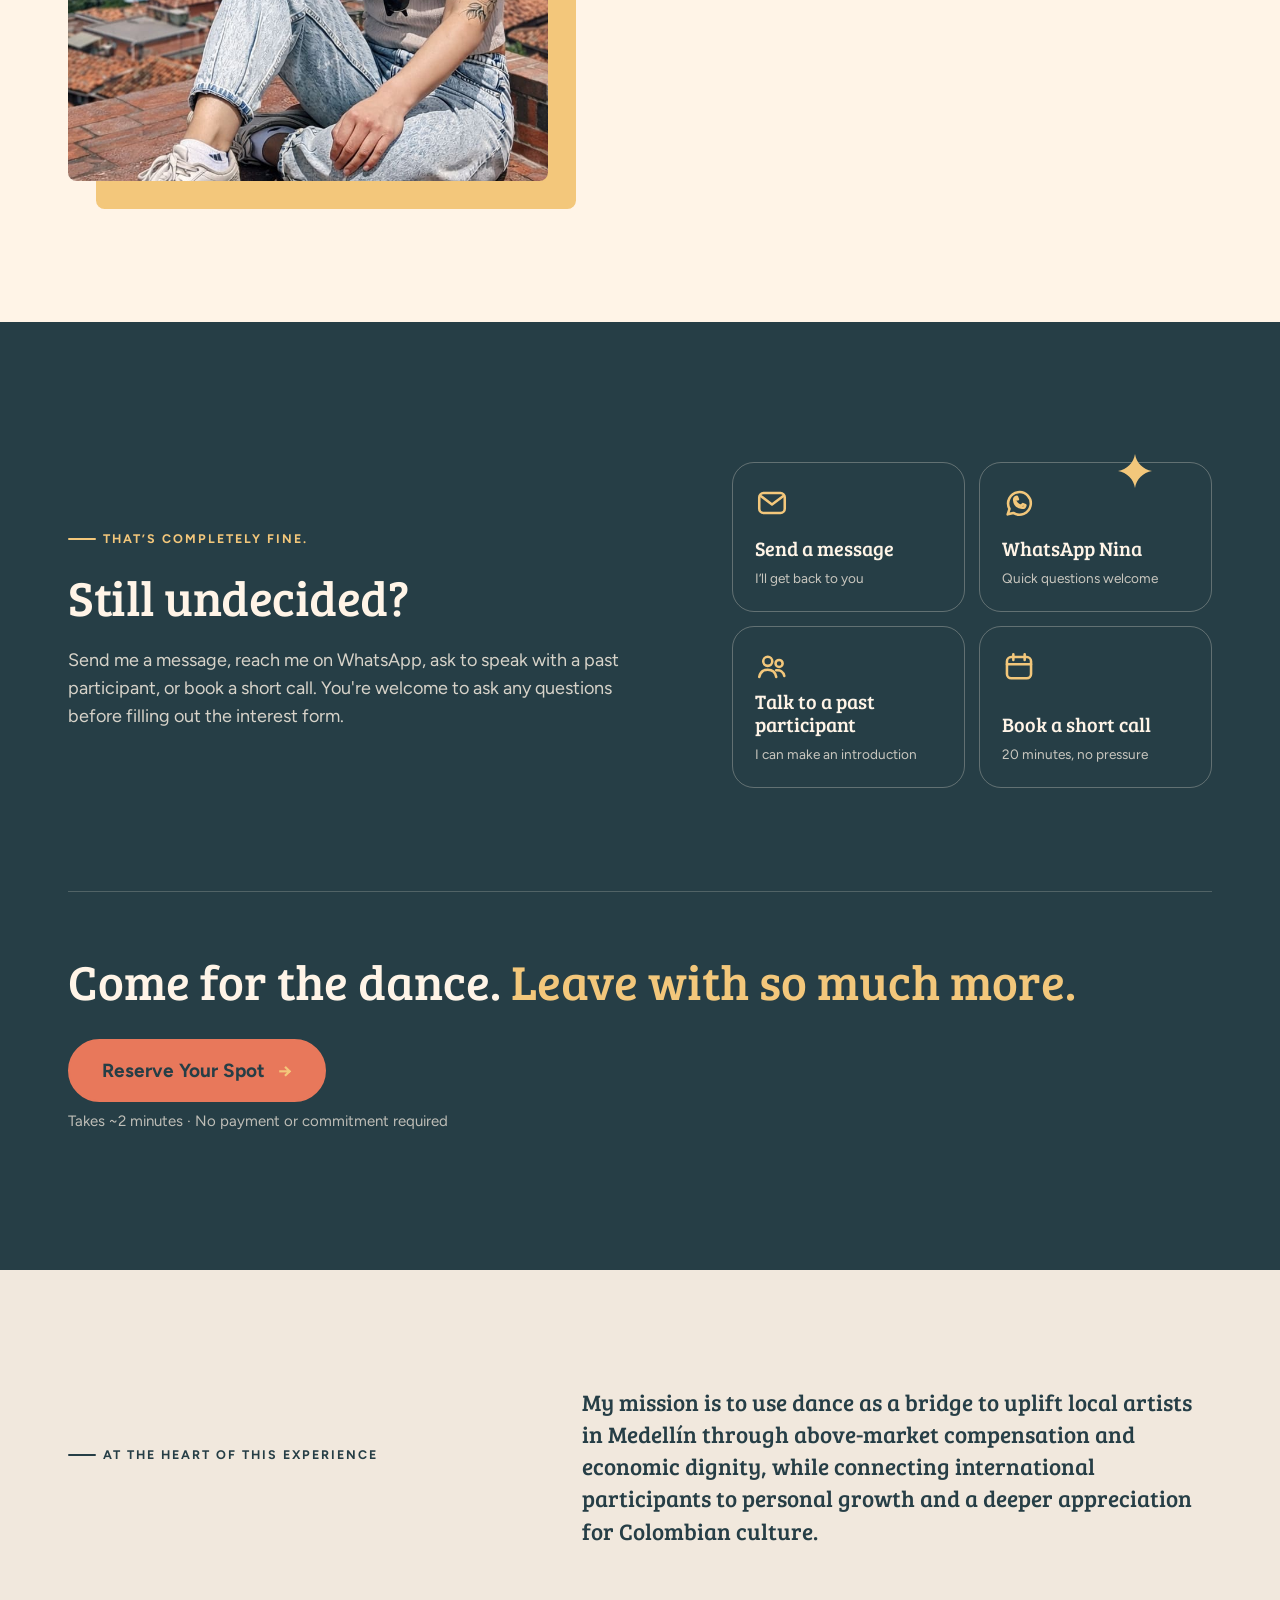
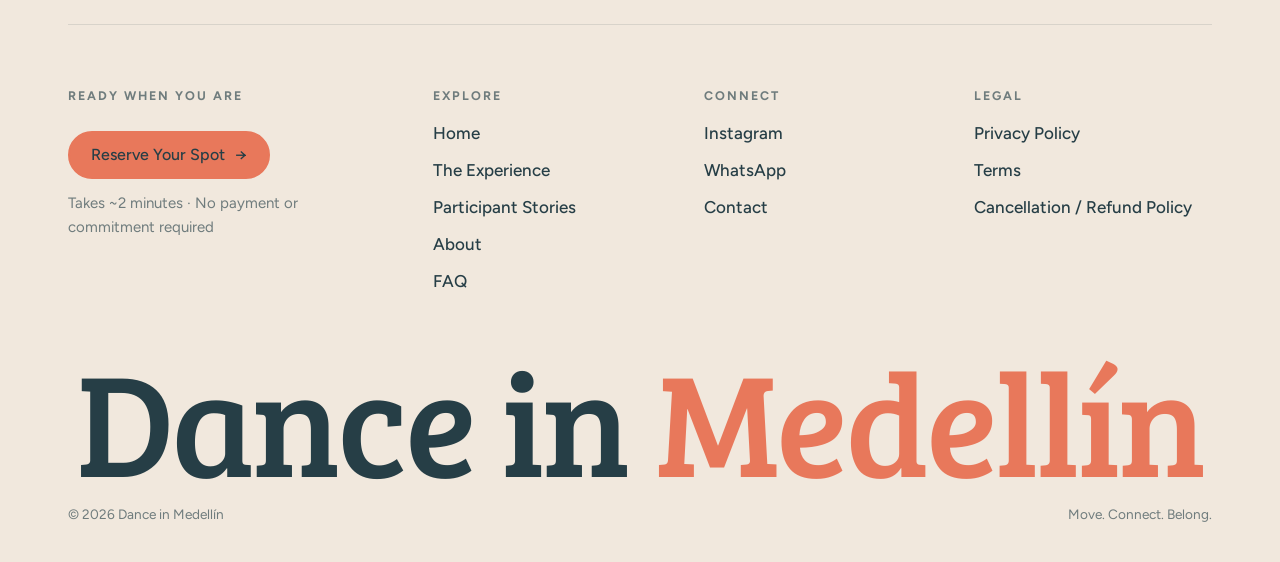
==== commit dc94d6d9: "Hero: name lockup with dancer cutouts overlapping the letters Co-Authored-By: Claude Opus 5.5 <norep" ====
--- a/index.html
+++ b/index.html
@@ -7,7 +7,7 @@
   <meta name="description" content="Seven nights in Medellín with a small group of dancers of any level: private salsa or bachata lessons, local socials, and the city through the people who call it home.">
   <link rel="preconnect" href="https://fonts.googleapis.com">
   <link rel="preconnect" href="https://fonts.gstatic.com" crossorigin>
-  <link href="https://fonts.googleapis.com/css2?family=Bree+Serif&family=Figtree:wght@400;500;600;700&display=swap" rel="stylesheet">
+  <link href="https://fonts.googleapis.com/css2?family=Bree+Serif&family=Figtree:wght@300;400;500;600;700&display=swap" rel="stylesheet">
   <link rel="stylesheet" href="css/styles.css">
 </head>
 <body data-page="home">
@@ -15,23 +15,46 @@
 
   <!-- ============ HERO ============ -->
   <section class="hero" data-mouse>
-    <div class="container">
-      <div class="hero__stage">
-        <div class="hero__panel" aria-hidden="true">
-          <span class="hero__ghost" data-depth="14">Medellín</span>
-        </div>
-        <span class="spark" style="--s:36px;--c:var(--coconut);top:120px;left:52%;z-index:3" data-depth="-20"></span>
-        <span class="spark spark--b" style="--s:22px;--c:var(--pink);top:62%;left:47%;z-index:3" data-depth="24"></span>
-
-        <div class="hero__copy">
-          <h1 class="eyebrow" data-reveal>Small-Group Salsa &amp; Bachata Trips in Medellín, Colombia</h1>
-          <p class="hero__title" data-split>
-            <span class="line">Improve your dancing.</span>
-            <span class="line">Experience <span class="accent">Medellín.</span></span>
-            <span class="line">Leave the planning to me.</span>
-          </p>
-          <p class="hero__intro" data-reveal style="--d:.55s">Spend seven nights on a small-group dance vacation in Medellín, Colombia with a small group of dancers of any level. Improve your skills through private salsa or bachata lessons tailored to you, put them into practice at local socials, and experience the city through the people who call it home.</p>
-          <div class="cta-row" data-reveal style="--d:.7s">
+    <span class="hero__orb hero__orb--a" aria-hidden="true" data-depth="-24"></span>
+    <span class="hero__orb hero__orb--b" aria-hidden="true" data-depth="24"></span>
+
+    <h1 class="hero__lockup" aria-label="Dance in Medellín — Small-Group Salsa &amp; Bachata Trips">
+      <span class="hero__rule" aria-hidden="true"></span>
+      <span class="hero__pre" aria-hidden="true">Dance in</span>
+      <span class="hero__word" aria-hidden="true" data-depth="-8"><span class="ltr hl" style="--i:0">M</span><span class="ltr hl" style="--i:1">E</span><span class="ltr" style="--i:2">D</span><span class="ltr" style="--i:3">E</span><span class="ltr" style="--i:4">L</span><span class="ltr" style="--i:5">L</span><span class="ltr" style="--i:6">Í</span><span class="ltr" style="--i:7">N</span></span>
+      <span class="hero__sub" aria-hidden="true">Salsa &amp; Bachata Trips</span>
+    </h1>
+
+    <img class="hero__dancer hero__dancer--l" src="images/hero-partner-turns.webp" alt="" data-depth="16" fetchpriority="high">
+    <img class="hero__dancer hero__dancer--r" src="images/hero-partners-connection.webp" alt="" data-depth="-16" fetchpriority="high">
+    <span class="hero__floor" aria-hidden="true"></span>
+
+    <div class="hero__cta">
+      <a class="hero__join" href="reserve.html" aria-label="Reserve Your Spot">Reserve</a>
+    </div>
+    <span class="hero__note" aria-hidden="true">Medellín · Colombia</span>
+  </section>
+
+  <div class="marquee" aria-hidden="true">
+    <div class="marquee__track">
+      <div class="marquee__item">Move <i>✦</i> Connect <i>✦</i> Belong <i>✦</i> Salsa <i>✦</i> Bachata <i>✦</i> Medellín <i>✦</i></div>
+      <div class="marquee__item">Move <i>✦</i> Connect <i>✦</i> Belong <i>✦</i> Salsa <i>✦</i> Bachata <i>✦</i> Medellín <i>✦</i></div>
+      <div class="marquee__item">Move <i>✦</i> Connect <i>✦</i> Belong <i>✦</i> Salsa <i>✦</i> Bachata <i>✦</i> Medellín <i>✦</i></div>
+      <div class="marquee__item">Move <i>✦</i> Connect <i>✦</i> Belong <i>✦</i> Salsa <i>✦</i> Bachata <i>✦</i> Medellín <i>✦</i></div>
+    </div>
+  </div>
+
+  <!-- ============ WEEK AT A GLANCE ============ -->
+  <section class="glance" style="padding-top:clamp(80px,10vw,140px)">
+    <div class="container">
+      <div class="intro">
+        <div>
+          <p class="eyebrow" data-reveal>Small-Group Salsa &amp; Bachata Trips in Medellín, Colombia</p>
+          <h2 class="intro__title" data-split>Improve your dancing. Experience <span class="mark">Medellín.</span> Leave the planning to me.</h2>
+        </div>
+        <div>
+          <p class="lead" data-reveal>Spend seven nights on a small-group dance vacation in Medellín, Colombia with a small group of dancers of any level. Improve your skills through private salsa or bachata lessons tailored to you, put them into practice at local socials, and experience the city through the people who call it home.</p>
+          <div class="cta-row" data-reveal style="margin-top:1.8rem">
             <div class="cta-block">
               <a class="btn" href="reserve.html">Reserve Your Spot <span class="arrow">→</span></a>
               <p class="cta-note">Takes ~2 minutes · No payment or commitment required</p>
@@ -39,53 +62,7 @@
             <a class="link-arrow" href="reserve.html#connect">Questions? Talk to Nina</a>
           </div>
         </div>
-
-        <div class="hero__visual">
-          <span class="hero__ghost hero__ghost--m" aria-hidden="true">Medellín</span>
-          <div class="hero__photo" data-reveal="scale" style="--d:.15s" data-depth="-10">
-            <img src="images/couple-salsa-social.jpg" alt="Couple enjoying salsa dancing at a lively Latin dance social in Medellín, Colombia" fetchpriority="high">
-          </div>
-          <div class="hero__inset" data-reveal="scale" style="--d:.6s" data-depth="22">
-            <img src="images/partners-smiling.jpg" alt="Two dance partners smiling while dancing together at a social dance venue" style="object-position:50% 30%">
-          </div>
-          <div class="hero__badge" data-reveal="scale" style="--d:.85s" data-depth="18">
-            <span>From<strong>$2,199</strong>USD per person</span>
-          </div>
-          <div class="hero__chip" data-reveal style="--d:1.05s" data-depth="12">7 nights in Medellín</div>
-        </div>
-
-        <div class="hero__cards" data-stagger=".12">
-          <a class="mini-card mini-card--mango" href="experience.html">
-            <div class="zoom"><img src="images/group-outdoors-laughing.jpg" alt="Salsa immersion participants and local instructors laughing together outdoors in Medellín"></div>
-            <p><small>Small group</small>5–8 participants per group</p>
-          </a>
-          <a class="mini-card mini-card--coconut" href="faq.html#solo">
-            <div class="zoom"><img src="images/woman-local-dancer.jpg" alt="Woman practicing partner dancing with a local dancer at a Medellín social" style="object-position:50% 30%"></div>
-            <p><small>No partner needed</small>Solo travelers welcome</p>
-          </a>
-          <a class="mini-card mini-card--ink" href="experience.html">
-            <div class="zoom"><img src="images/partners-connection.jpg" alt="Two dance partners practicing connection and movement on a social dance floor"></div>
-            <p><small>One-on-one</small>10 hours of private lessons</p>
-          </a>
-        </div>
-
-        <div class="hero__side" aria-hidden="true">Salsa · Bachata · 2027</div>
-      </div>
-    </div>
-  </section>
-
-  <div class="marquee" aria-hidden="true">
-    <div class="marquee__track">
-      <div class="marquee__item">Move <i>✦</i> Connect <i>✦</i> Belong <i>✦</i> Salsa <i>✦</i> Bachata <i>✦</i> Medellín <i>✦</i></div>
-      <div class="marquee__item">Move <i>✦</i> Connect <i>✦</i> Belong <i>✦</i> Salsa <i>✦</i> Bachata <i>✦</i> Medellín <i>✦</i></div>
-      <div class="marquee__item">Move <i>✦</i> Connect <i>✦</i> Belong <i>✦</i> Salsa <i>✦</i> Bachata <i>✦</i> Medellín <i>✦</i></div>
-      <div class="marquee__item">Move <i>✦</i> Connect <i>✦</i> Belong <i>✦</i> Salsa <i>✦</i> Bachata <i>✦</i> Medellín <i>✦</i></div>
-    </div>
-  </div>
-
-  <!-- ============ WEEK AT A GLANCE ============ -->
-  <section class="glance">
-    <div class="container">
+      </div>
       <p class="lead measure" data-reveal style="margin-bottom:2.2rem">Along the way, you'll make new connections, discover some of my favorite parts of Medellín, and have me there to help everything come together.</p>
       <h2 class="eyebrow" data-reveal>Your week at a glance</h2>
       <div class="glance__grid" data-stagger=".1">
--- a/css/styles.css
+++ b/css/styles.css
@@ -283,156 +283,127 @@
 .marquee:hover .marquee__track { animation-play-state: paused; }
 
 /* =========================================================
-   HOME — HERO
-   One Caribbean Blue stage (the mockup's colored hero block).
-   The arch photo breaks out of its top + bottom edges, an outlined
-   "Medellín" sits behind it, and info cards overlap the lower edge.
-   In Wix Studio: Section > Container (blue, radius 36) with the photo,
-   ghost text and cards as layered elements in the same grid.
+   HOME — HERO (name lockup + dancers overlapping the letters)
+   Layers, back to front: soft orbs → "MEDELLÍN" → dancer cutouts → labels + button.
+   In Wix Studio: one section; text + two transparent PNG/WebP images
+   overlapped with z-order (Arrange → Bring forward).
    ========================================================= */
-.hero { position: relative; padding-top: 104px; padding-bottom: clamp(56px, 7vw, 96px); }
-.hero__stage {
-  position: relative;
-  display: grid;
-  grid-template-columns: minmax(0, 1.3fr) minmax(0, .8fr);
-  grid-template-rows: auto auto;
-  column-gap: clamp(20px, 3vw, 48px);
-  padding-inline: clamp(28px, 4.5vw, 64px) clamp(56px, 6vw, 90px);
-}
-.hero__panel {
-  position: absolute; z-index: 0;
-  inset: 48px 0 64px 0;
-  background: var(--blue);
-  border-radius: var(--radius-lg);
-  overflow: hidden;
-}
-.hero__panel::after {
-  /* soft coconut glow behind the photo for depth */
-  content: ""; position: absolute; width: 46%; aspect-ratio: 1; right: 6%; top: 14%;
-  border-radius: 50%; background: radial-gradient(circle, rgba(255, 244, 231, .45), rgba(255, 244, 231, 0) 68%);
-}
-.hero__ghost--m { display: none; }
-.hero__ghost {
-  position: absolute; left: 36%; bottom: -.16em;
-  font-family: var(--font-head); font-size: clamp(6rem, 15vw, 14.5rem); line-height: 1;
-  white-space: nowrap; letter-spacing: -.02em;
-  color: transparent; -webkit-text-stroke: 2px rgba(255, 244, 231, .9);
+.hero {
+  position: relative; isolation: isolate; overflow: hidden;
+  height: clamp(660px, 100svh, 960px);
+  background: radial-gradient(120% 90% at 50% 100%, var(--paper) 0%, var(--coconut) 60%);
+}
+.hero__orb { position: absolute; z-index: -1; border-radius: 50%; filter: blur(2px); pointer-events: none; }
+.hero__orb--a { width: 34vw; aspect-ratio: 1; left: 8%; top: 18%; background: radial-gradient(circle, rgba(243, 199, 123, .55), rgba(243, 199, 123, 0) 70%); }
+.hero__orb--b { width: 30vw; aspect-ratio: 1; right: 6%; top: 10%; background: radial-gradient(circle, rgba(121, 191, 192, .45), rgba(121, 191, 192, 0) 70%); }
+.hero__floor { position: absolute; z-index: 1; left: 50%; bottom: -60px; translate: -50% 0; width: 92%; height: 140px; border-radius: 50%; background: radial-gradient(closest-side, rgba(38, 62, 70, .18), rgba(38, 62, 70, 0)); pointer-events: none; }
+
+.hero__lockup {
+  position: absolute; z-index: 1; left: 50%; top: 44%;
+  translate: -50% -50%;
+  margin: 0; text-align: center; line-height: 1; white-space: nowrap;
+}
+.hero__rule { display: block; width: 1px; height: clamp(40px, 6vh, 70px); margin: 0 auto clamp(18px, 3vh, 32px); background: var(--ink); transform-origin: top; }
+.hero__pre {
+  display: flex; justify-content: center; align-items: center; gap: 1rem;
+  font-family: var(--font-body); font-weight: 600; font-size: clamp(.95rem, 1.5vw, 1.35rem);
+  letter-spacing: .32em; text-transform: uppercase; color: var(--ink);
+  margin-bottom: clamp(6px, .8vw, 12px);
+}
+.hero__pre::before, .hero__pre::after { content: ""; width: 34px; height: 1.5px; background: var(--ink); }
+.hero__pre::after { margin-left: -.32em; }
+.hero__word {
+  display: block;
+  font-family: var(--font-head); font-weight: 400;
+  font-size: clamp(5.6rem, 17.4vw, 17.5rem); line-height: .86; letter-spacing: -.035em;
+  color: var(--ink);
+}
+.hero__word .hl { color: var(--papaya); }
+.hero__word .ltr { display: inline-block; }
+.hero__sub {
+  display: block; text-align: center;
+  font-family: var(--font-body); font-weight: 300; font-size: clamp(1rem, 2vw, 1.9rem);
+  letter-spacing: .34em; text-transform: uppercase; color: var(--ink);
+  margin-top: clamp(10px, 1.4vw, 22px); padding-left: .34em;
+}
+
+.hero__cta {
+  position: absolute; z-index: 4; left: 50%; bottom: clamp(36px, 7vh, 72px); translate: -50% 0;
+  display: flex; flex-direction: column; align-items: center; gap: 14px;
+}
+.hero__cta::before { content: ""; width: 1px; height: clamp(30px, 5vh, 54px); background: var(--ink); }
+.hero__join {
+  position: relative; width: 96px; height: 96px; border-radius: 50%;
+  display: grid; place-items: center; text-decoration: none;
+  background: var(--ink); color: var(--coconut);
+  font-weight: 700; font-size: .78rem; letter-spacing: .18em; text-transform: uppercase;
+  box-shadow: 0 20px 40px -18px rgba(38, 62, 70, .7);
+  transition: transform .6s var(--ease), background .4s, color .4s;
+}
+.hero__join::after { content: ""; position: absolute; inset: -9px; border-radius: 50%; border: 1px solid rgba(38, 62, 70, .35); transition: inset .6s var(--ease), border-color .4s; }
+.hero__join:hover { transform: scale(1.06); background: var(--papaya); color: var(--ink); }
+.hero__join:hover::after { inset: -16px; border-color: var(--papaya); }
+
+.hero__dancer {
+  position: absolute; z-index: 2; bottom: 0; width: auto; max-width: none;
+  filter: drop-shadow(0 30px 40px rgba(38, 62, 70, .28));
   pointer-events: none; user-select: none;
 }
-
-.hero__copy { grid-column: 1; grid-row: 1; position: relative; z-index: 3; padding-top: clamp(80px, 7vw, 100px); padding-bottom: 28px; }
-.hero__copy .eyebrow { margin-bottom: 1.2rem; }
-.hero__title {
-  font-family: var(--font-head); font-weight: 400;
-  font-size: clamp(2.8rem, 4.6vw, 4.6rem); line-height: .98; letter-spacing: -.02em;
-  margin: 0 0 1.5rem; color: var(--ink);
-}
-.hero__title .line { display: block; }
-.hero__title .accent { position: relative; display: inline-block; }
-.hero__title .accent::after {
-  /* Mango brush underline — replaces the mockup's script accent (brand: no decorative scripts) */
-  content: ""; position: absolute; left: -2%; right: -2%; bottom: .04em; height: .2em; z-index: -1;
-  background: var(--mango); border-radius: 999px; transform: scaleX(0); transform-origin: left;
-  transition: transform 1s var(--ease) 1.1s;
-}
-.hero__title.is-in .accent::after, .no-js .hero__title .accent::after { transform: scaleX(1); }
-.hero__intro { font-size: 1.08rem; line-height: 1.6; color: var(--ink); max-width: 50ch; margin-bottom: 2rem; }
-.hero .cta-note { color: var(--ink-80); }
-.hero .link-arrow { border-color: var(--ink); }
-
-.hero__visual { grid-column: 2; grid-row: 1 / span 2; position: relative; z-index: 2; display: flex; justify-content: center; align-items: flex-start; }
-.hero__photo {
-  position: relative; width: min(100%, 420px); aspect-ratio: 3 / 4.2;
-  border-radius: 999px 999px var(--radius-lg) var(--radius-lg);
-  overflow: hidden; box-shadow: 0 40px 80px -36px rgba(38, 62, 70, .7);
-  outline: 10px solid var(--coconut); outline-offset: -1px;
-}
-.hero__photo img { width: 100%; height: 100%; object-fit: cover; object-position: 50% 30%; }
-.hero__inset {
-  position: absolute; z-index: 3; right: -6%; top: 9%;
-  width: clamp(100px, 10vw, 140px); aspect-ratio: 1; border-radius: 50%; overflow: hidden;
-  border: 6px solid var(--coconut); box-shadow: var(--shadow);
-}
-.hero__inset img { width: 100%; height: 100%; object-fit: cover; }
-.hero__badge {
-  position: absolute; z-index: 4; left: -4%; top: clamp(300px, 29vw, 420px);
-  width: 140px; height: 140px; border-radius: 50%;
-  background: var(--papaya); color: var(--ink);
-  display: grid; place-content: center; text-align: center;
-  font-weight: 700; font-size: .8rem; line-height: 1.25; box-shadow: var(--shadow);
-}
-.hero__badge strong { display: block; font-family: var(--font-head); font-weight: 400; font-size: 1.95rem; line-height: 1; margin-block: .15rem; }
-.hero__chip {
-  position: absolute; z-index: 4; right: -2%; top: clamp(400px, 37vw, 530px);
-  background: var(--coconut); border-radius: 999px; padding: .7rem 1.1rem;
-  font-weight: 700; font-size: .88rem; box-shadow: var(--shadow);
-  display: flex; align-items: center; gap: .5rem; white-space: nowrap;
-}
-.hero__chip::before { content: ""; width: 10px; height: 10px; border-radius: 50%; background: var(--pink); }
-
-.hero__cards { grid-column: 1; grid-row: 2; position: relative; z-index: 3; display: flex; gap: 14px; align-items: flex-end; }
-.mini-card {
-  width: 190px; border-radius: 20px; padding: 12px 12px 14px;
-  display: flex; flex-direction: column; gap: 10px; text-decoration: none;
-  box-shadow: 0 18px 40px -24px rgba(38, 62, 70, .55);
-  transition: transform .5s var(--ease), box-shadow .5s;
-}
-.mini-card:hover { transform: translateY(-8px) rotate(-1.5deg); box-shadow: var(--shadow); }
-.mini-card--mango { background: var(--mango); }
-.mini-card--coconut { background: var(--coconut); }
-.mini-card--ink { background: var(--ink); color: var(--coconut); }
-.mini-card .zoom { aspect-ratio: 4 / 3; border-radius: 12px; }
-.mini-card p { font-family: var(--font-head); font-size: 1.12rem; line-height: 1.1; margin: 0; }
-.mini-card small { display: block; font-family: var(--font-body); font-size: .72rem; font-weight: 700; letter-spacing: .12em; text-transform: uppercase; opacity: .7; margin-bottom: .25rem; }
-
-.hero__side {
-  position: absolute; z-index: 3; right: clamp(16px, 2vw, 28px); top: 50%; translate: 0 -50%;
-  writing-mode: vertical-rl; display: flex; align-items: center; gap: 1rem;
-  font-size: .72rem; font-weight: 700; letter-spacing: .22em; text-transform: uppercase; color: var(--ink);
-}
-.hero__side::after { content: ""; width: 2px; height: 70px; background: linear-gradient(var(--ink), transparent); animation: scrollcue 2.4s var(--ease) infinite; transform-origin: top; }
-@keyframes scrollcue { 0% { transform: scaleY(0); } 50% { transform: scaleY(1); } 100% { transform: scaleY(1); opacity: 0; } }
+.hero__dancer--l { height: 70%; left: 0; scale: -1 1; } /* mirrored so the photo's cropped edge sits on the screen edge */
+.hero__dancer--r { height: 68%; right: 0; }
+
+.hero__note { display: none;
+  position: absolute; z-index: 4; left: max(var(--gutter), calc(50% - 600px)); bottom: clamp(36px, 7vh, 72px);
+  font-size: .72rem; font-weight: 700; letter-spacing: .22em; text-transform: uppercase; color: var(--ink-80);
+  writing-mode: vertical-rl; rotate: 180deg;
+}
+
+/* Entrance — staggered letters, rule draws, dancers rise */
+.js .hero__word .ltr { opacity: 0; transform: translateY(.45em) rotate(4deg); transition: opacity .9s var(--ease), transform 1.1s var(--ease); transition-delay: calc(.35s + var(--i) * 60ms); }
+.js .hero__rule { transform: scaleY(0); transition: transform 1s var(--ease) .1s; }
+.js .hero__pre, .js .hero__sub, .js .hero__cta { opacity: 0; transition: opacity 1s var(--ease), translate 1s var(--ease); }
+.js .hero__pre { translate: -24px 0; transition-delay: .9s; }
+.js .hero__sub { translate: 24px 0; transition-delay: 1.05s; }
+.js .hero__cta { translate: -50% 20px; transition-delay: 1.25s; }
+.js .hero__dancer { opacity: 0; transform: translateY(60px) scale(.97); transition: opacity 1.4s var(--ease), transform 1.6s var(--ease); }
+.js .hero__dancer--l { transition-delay: .55s; }
+.js .hero__dancer--r { transition-delay: .75s; }
+.hero.is-ready .hero__word .ltr { opacity: 1; transform: none; }
+.hero.is-ready .hero__rule { transform: none; }
+.hero.is-ready .hero__pre, .hero.is-ready .hero__sub { opacity: 1; translate: 0 0; }
+.hero.is-ready .hero__cta { opacity: 1; translate: -50% 0; }
+.hero.is-ready .hero__dancer { opacity: 1; transform: none; }
 
 /* Hero — tablet */
 @media (max-width: 1000px) {
-  .hero { padding-top: 92px; }
-  .hero__stage { grid-template-columns: 1fr; padding-inline: 36px; }
-  .hero__panel { inset: 0 0 72px 0; }
-  .hero__panel .hero__ghost, .hero__panel::after { display: none; }
-  .hero__ghost--m { display: block; left: 50%; translate: -50% 0; top: 0; bottom: auto; z-index: 0; font-size: clamp(4.6rem, 19vw, 10rem); }
-  .hero__photo { margin-top: clamp(40px, 9vw, 80px); }
-  .hero__copy { grid-row: 1; padding-top: 52px; }
-  .hero__title { font-size: clamp(2.8rem, 7.4vw, 4.4rem); }
-  .hero__visual { grid-column: 1; grid-row: 2; padding-block: 16px 36px; }
-  .hero__photo { width: min(420px, 72%); }
-  .hero__inset { right: 6%; }
-  .hero__badge { left: 4%; top: 56%; }
-  .hero__chip { right: 4%; top: auto; bottom: 16%; }
-  .hero__cards { grid-row: 3; }
-  .hero__side { display: none; }
+  .hero { height: clamp(640px, 92svh, 900px); }
+  .hero__lockup { top: 34%; }
+  .hero__word { font-size: 18.5vw; }
+  .hero__dancer--l { height: 52%; }
+  .hero__dancer--r { height: 50%; }
+  .hero__note { display: none; }
 }
 
 /* Hero — mobile */
 @media (max-width: 750px) {
-  .hero { padding-top: 80px; }
-  .hero__stage { padding-inline: 20px; margin-inline: 12px; width: auto; }
-  .hero__panel { inset: 0 0 64px 0; border-radius: 26px; }
-  .hero__copy { padding-top: 36px; padding-bottom: 20px; }
-  .hero__copy .eyebrow { font-size: .68rem; letter-spacing: .12em; }
-  .hero__title { font-size: clamp(2.45rem, 11.2vw, 3.3rem); }
-  .hero__intro { font-size: 1rem; }
-  .hero__photo { width: 82%; outline-width: 6px; }
-  .hero__inset { width: 84px; right: 0; top: 6%; border-width: 4px; }
-  .hero__badge { width: 104px; height: 104px; font-size: .68rem; left: -2%; top: 58%; }
-  .hero__badge strong { font-size: 1.4rem; }
-  .hero__chip { font-size: .76rem; right: -2%; bottom: 12%; padding: .55rem .85rem; }
-  .hero__ghost { -webkit-text-stroke-width: 1.5px; }
-  .hero__visual .spark { display: none; }
-  .hero__cards { margin-inline: -20px; padding-inline: 20px; overflow-x: auto; scroll-snap-type: x mandatory; padding-bottom: 6px; scrollbar-width: none; }
-  .hero__cards::-webkit-scrollbar { display: none; }
-  .mini-card { flex: 0 0 46%; scroll-snap-align: start; padding: 10px; }
-  .mini-card p { font-size: 1rem; }
-}
+  .hero { height: clamp(600px, 88svh, 760px); }
+  .hero__lockup { top: 33%; }
+  .hero__rule { height: 34px; margin-bottom: 14px; }
+  .hero__pre { font-size: .8rem; letter-spacing: .26em; }
+  .hero__pre::before { width: 22px; }
+  .hero__word { font-size: 19.5vw; }
+  .hero__sub { font-size: .82rem; letter-spacing: .24em; }
+  .hero__dancer--l { height: 54%; left: -4%; }
+  .hero__dancer--r { height: 52%; right: -6%; }
+  .hero__cta { bottom: 26px; }
+  .hero__cta::before { display: none; }
+  .hero__join { width: 80px; height: 80px; font-size: .7rem; }
+}
+
+/* Intro under the hero (client's hero copy, moved here) */
+.intro { display: grid; grid-template-columns: 1.05fr .95fr; gap: clamp(32px, 6vw, 100px); align-items: end; padding-bottom: clamp(56px, 7vw, 100px); margin-bottom: clamp(48px, 6vw, 80px); border-bottom: 1px solid var(--ink-12); }
+.intro__title { font-size: clamp(2.4rem, 4.4vw, 4.2rem); line-height: 1; margin: 0; }
+@media (max-width: 1000px) { .intro { grid-template-columns: 1fr; } }
 
 /* Glance strip */
 .glance { padding-block: clamp(48px, 6vw, 80px); }
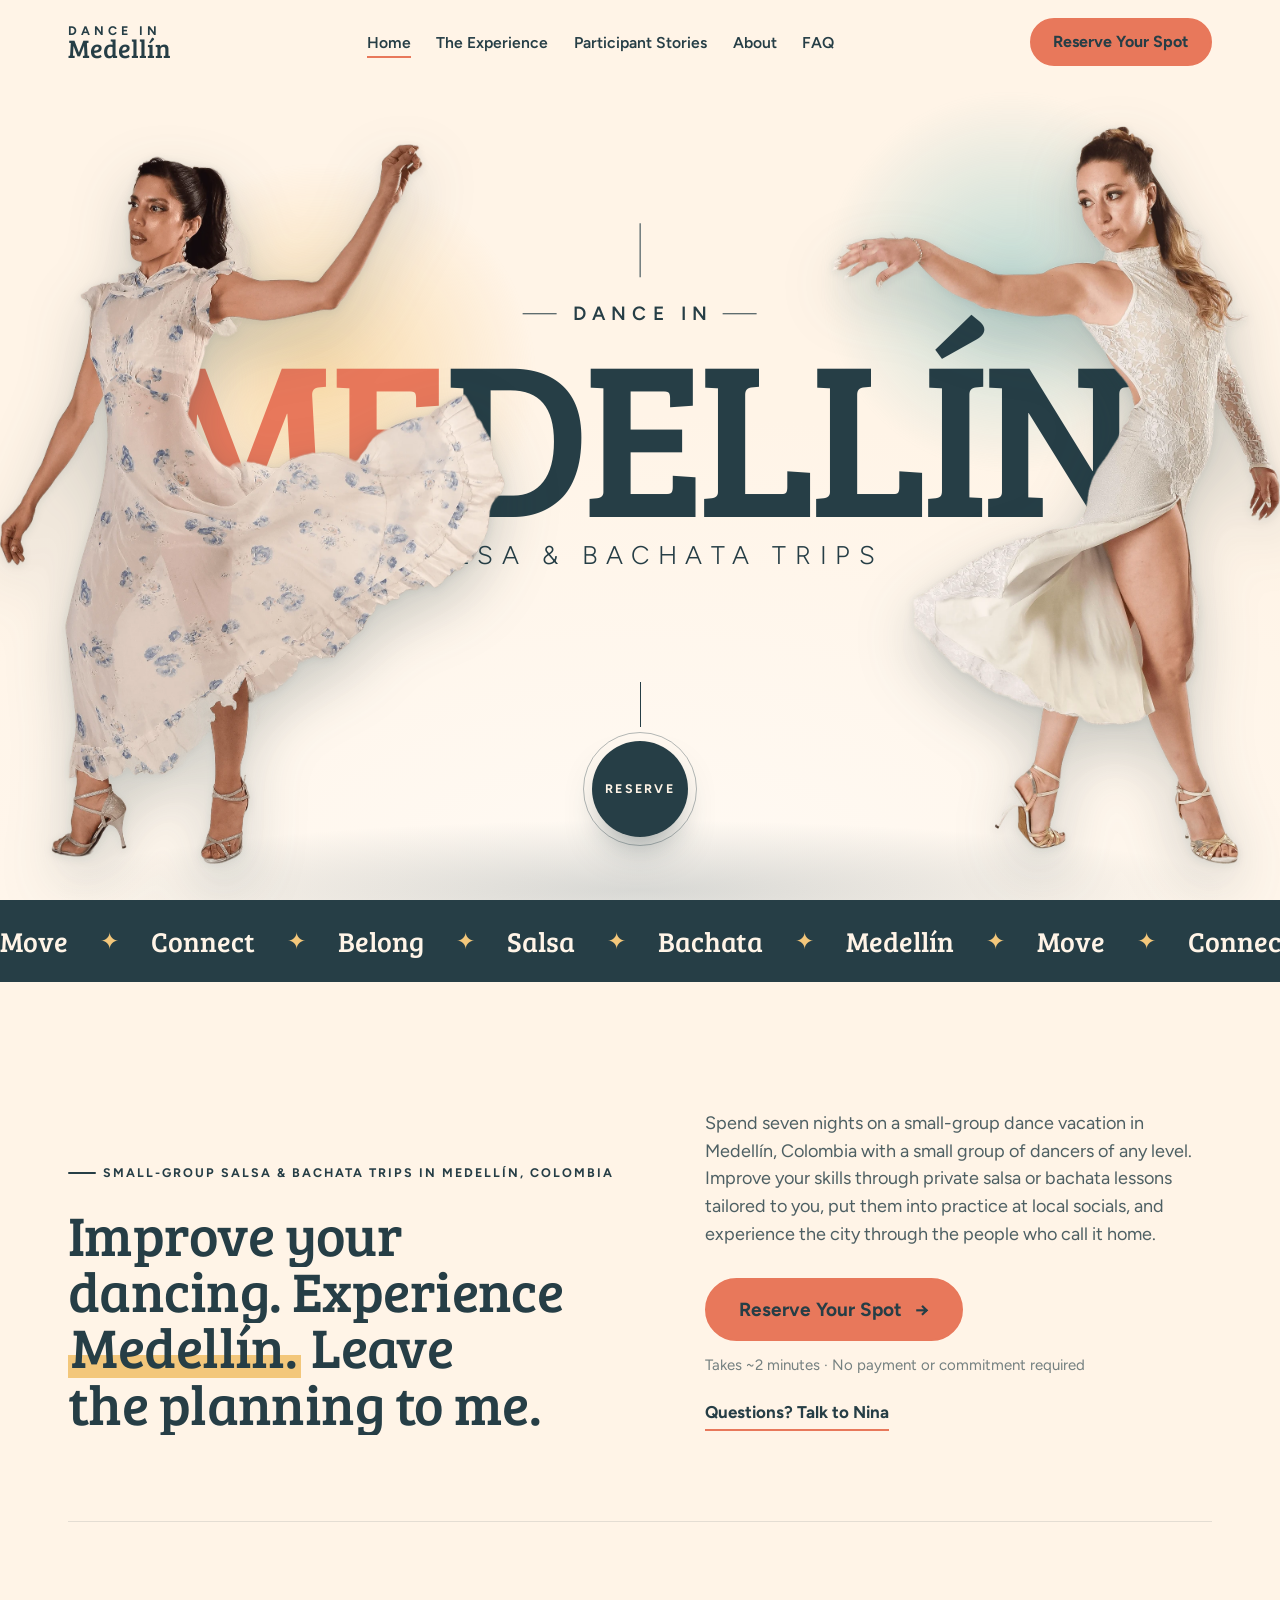
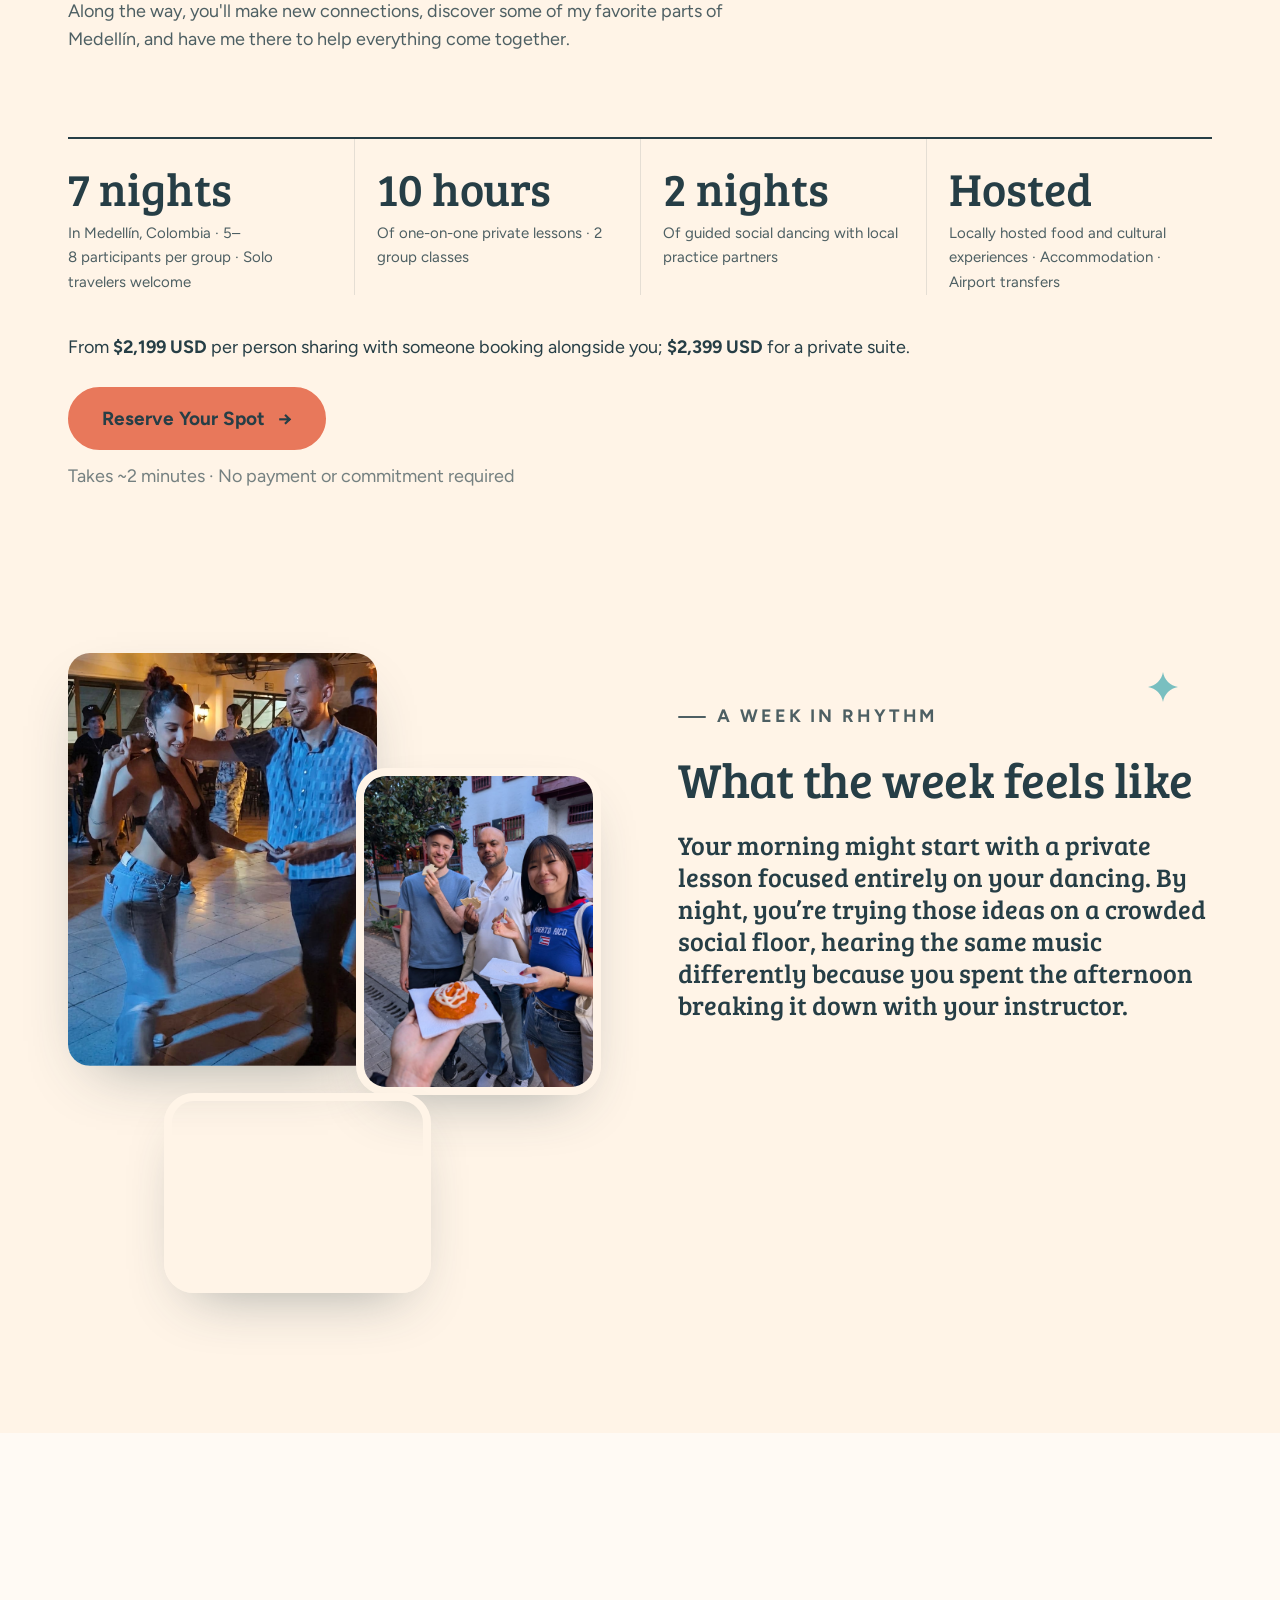
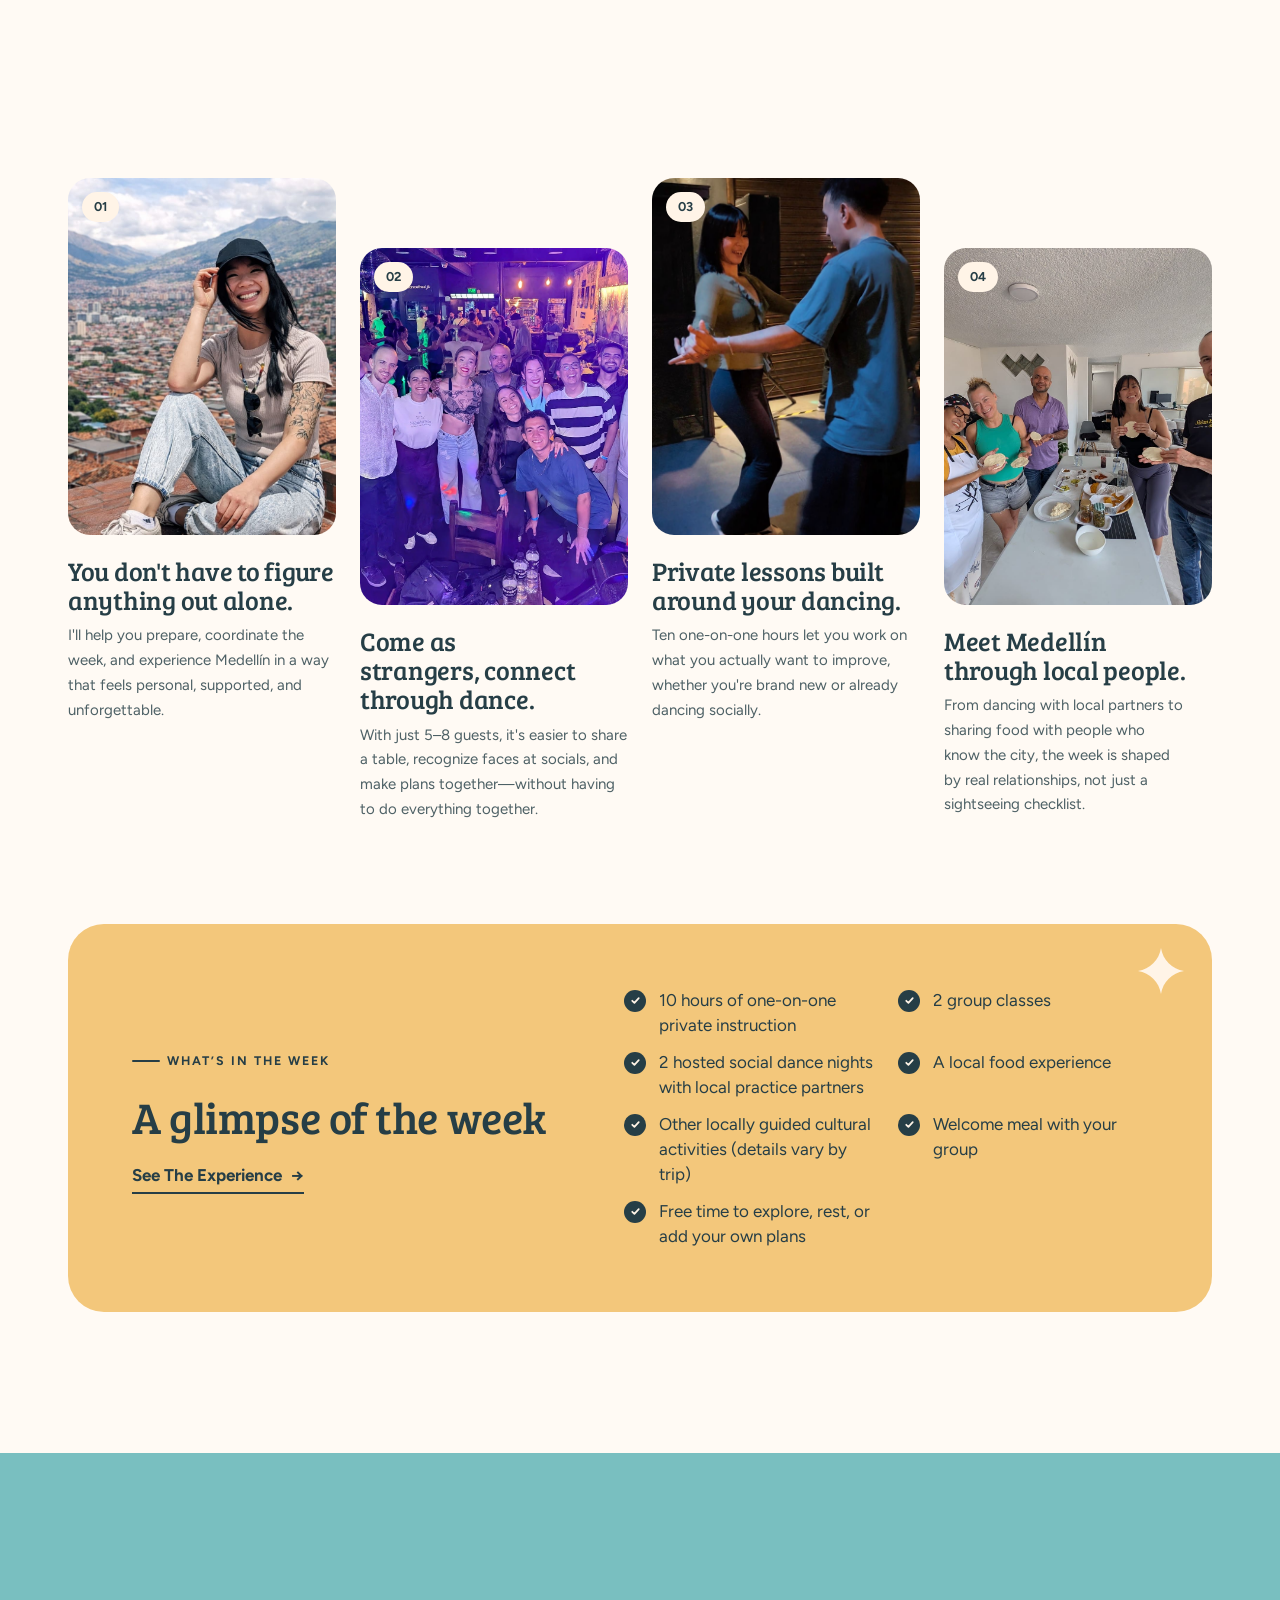
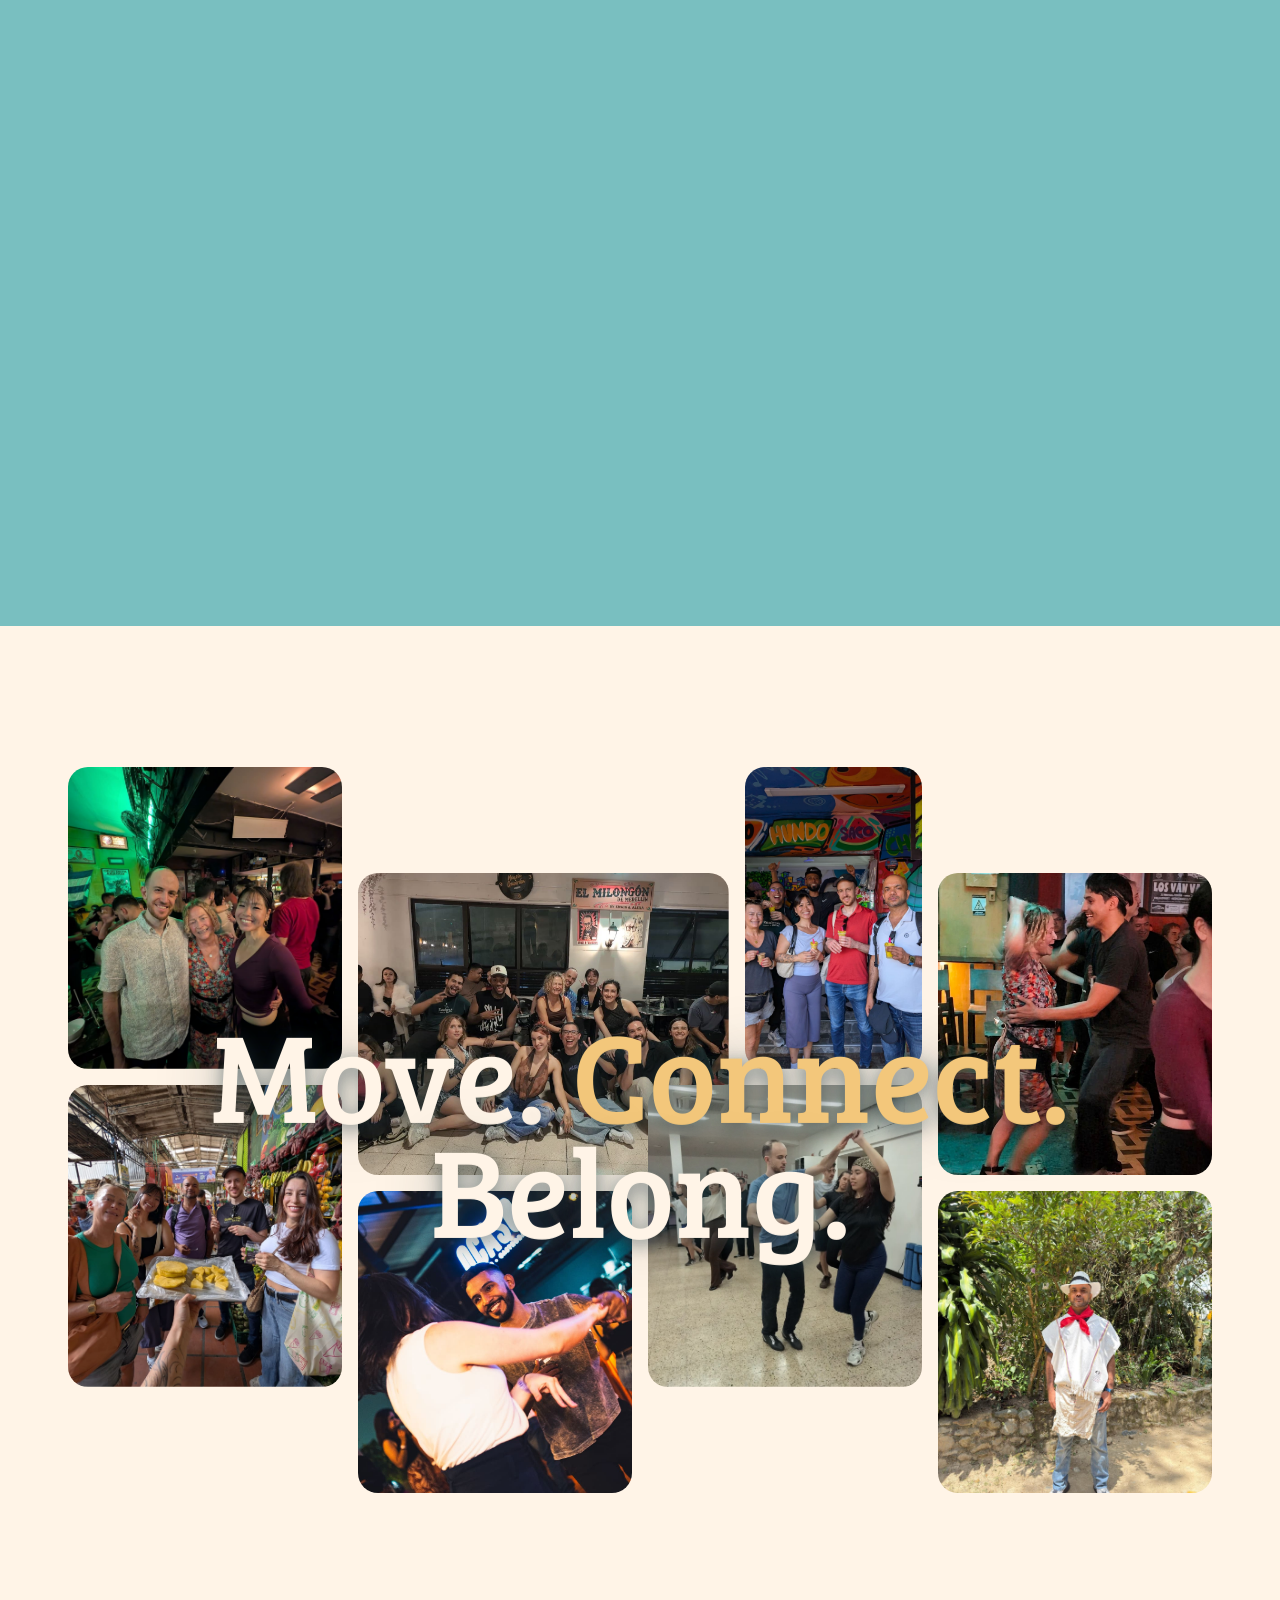
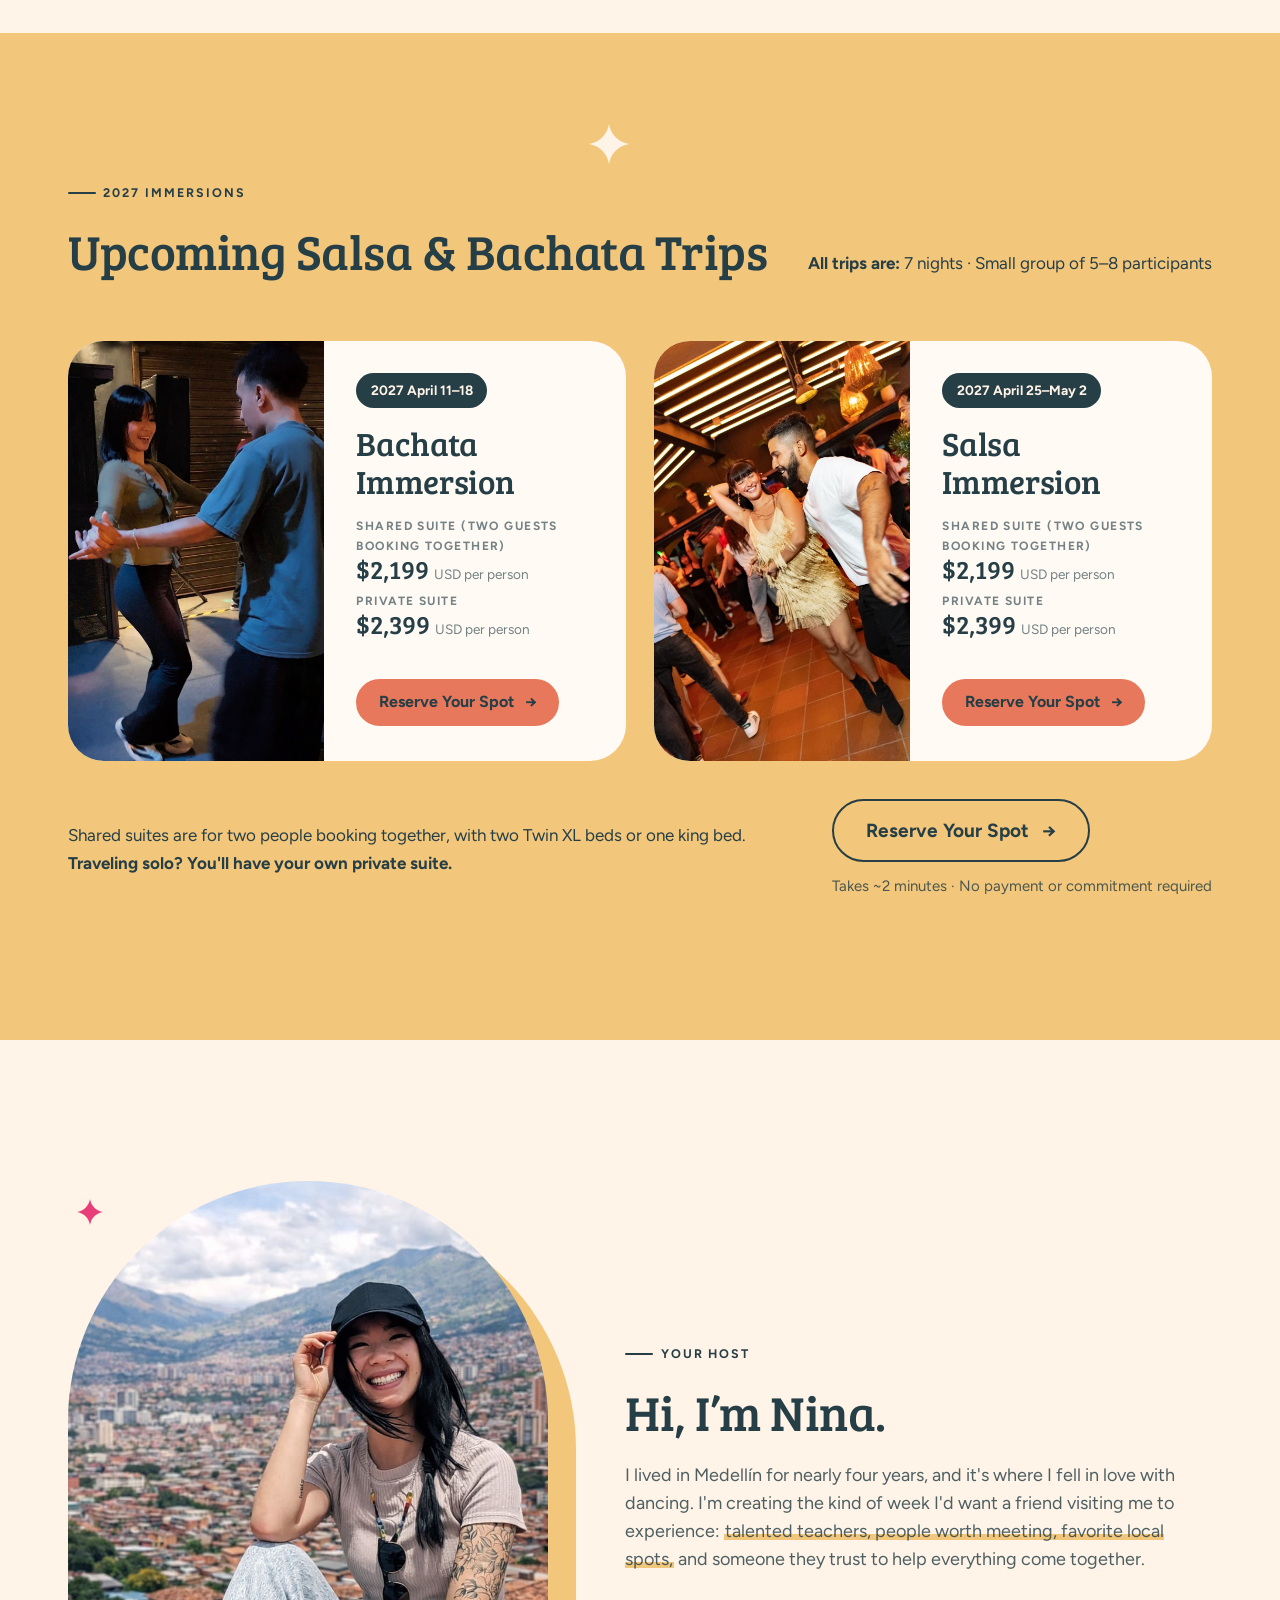
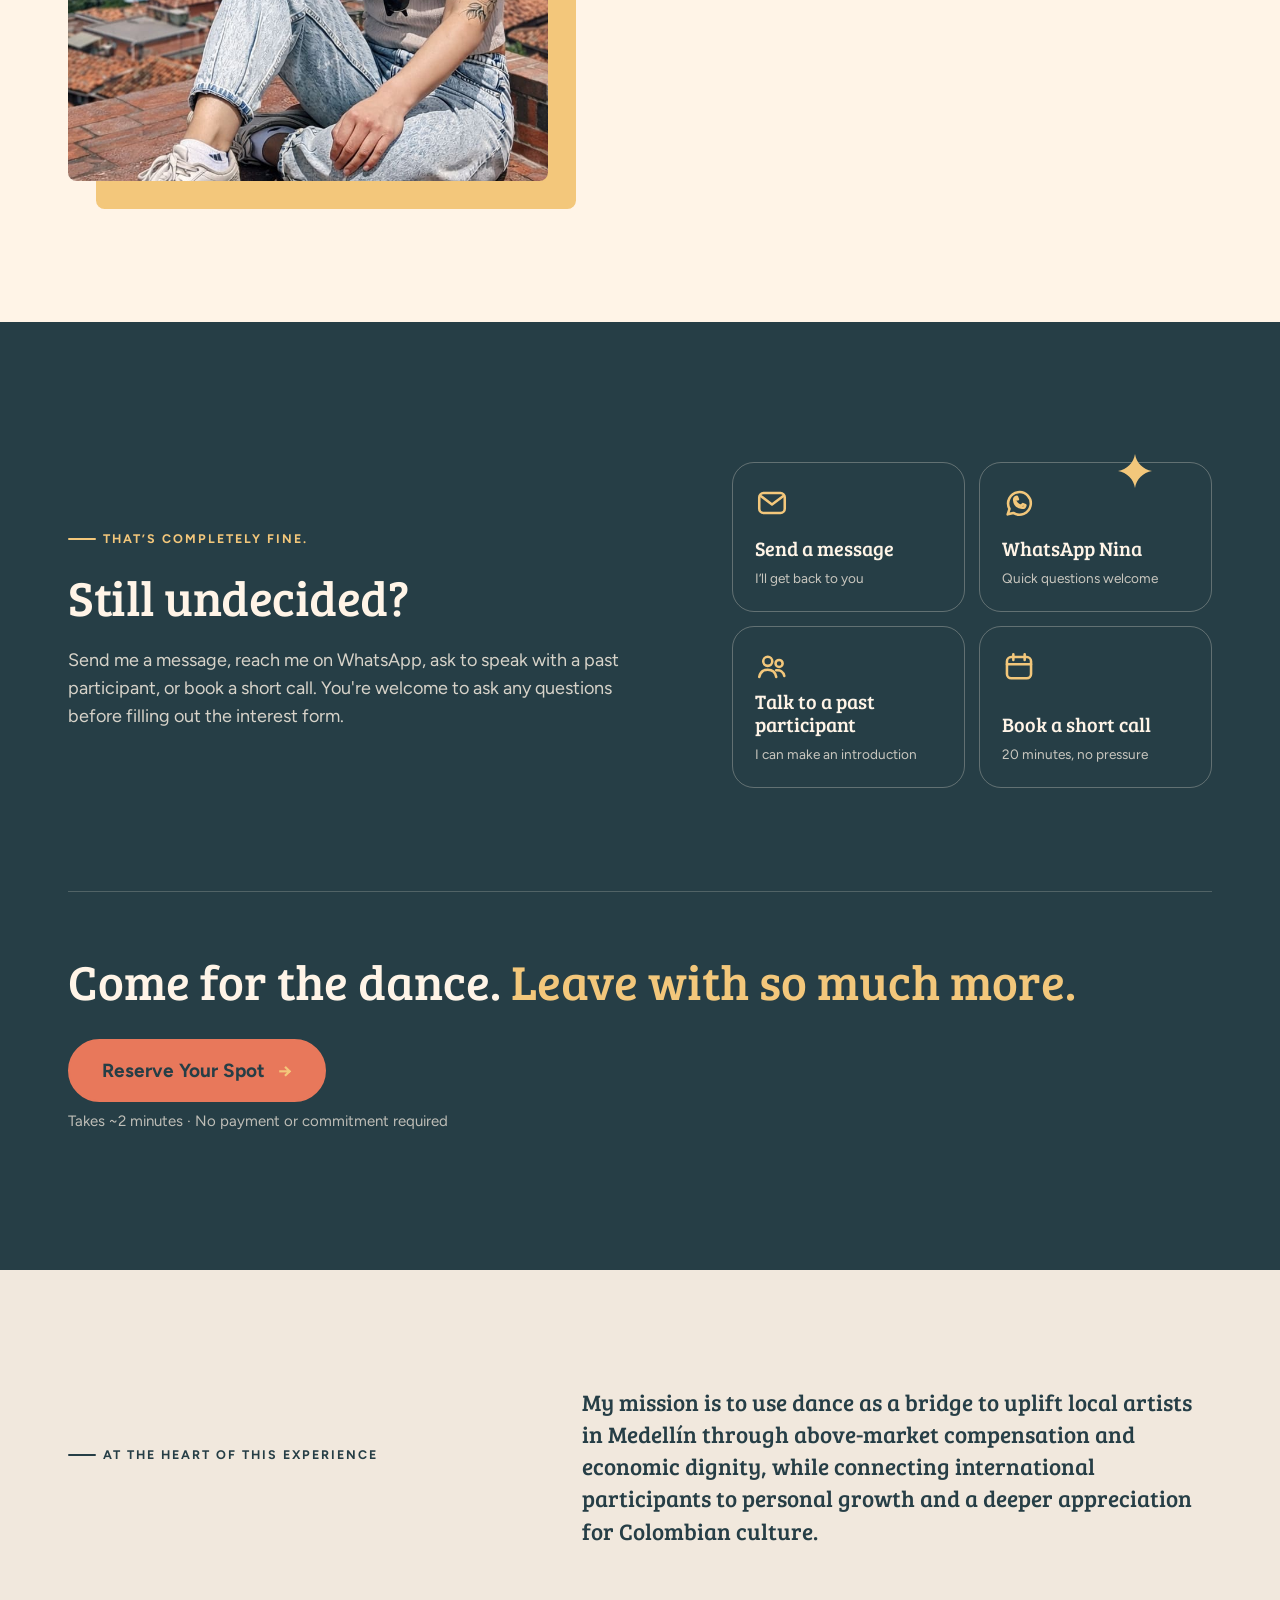
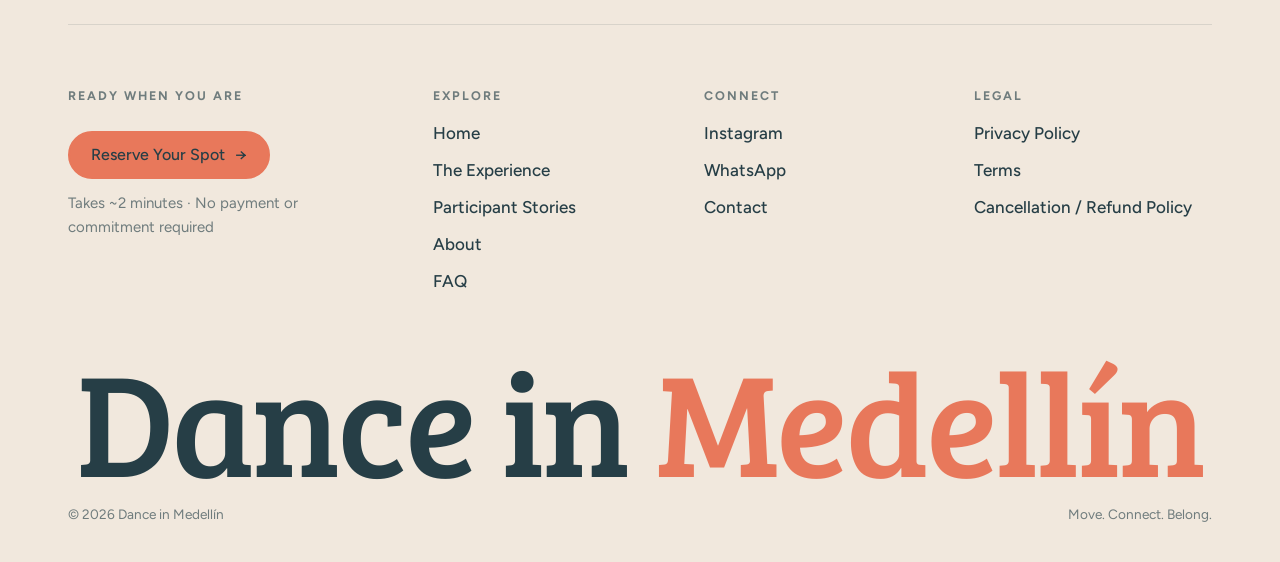
==== commit e36c2fe8: "Hero: free-licence Pexels dancers framing the name Co-Authored-By: Claude Opus 5.5 <noreply@anthropi" ====
--- a/index.html
+++ b/index.html
@@ -25,8 +25,8 @@
       <span class="hero__sub" aria-hidden="true">Salsa &amp; Bachata Trips</span>
     </h1>
 
-    <img class="hero__dancer hero__dancer--l" src="images/hero-partner-turns.webp" alt="" data-depth="16" fetchpriority="high">
-    <img class="hero__dancer hero__dancer--r" src="images/hero-partners-connection.webp" alt="" data-depth="-16" fetchpriority="high">
+    <img class="hero__dancer hero__dancer--l" src="images/hero-dancer-28434193.webp" alt="" data-depth="16" fetchpriority="high">
+    <img class="hero__dancer hero__dancer--r" src="images/hero-dancer-28434185.webp" alt="" data-depth="-16" fetchpriority="high">
     <span class="hero__floor" aria-hidden="true"></span>
 
     <div class="hero__cta">
--- a/css/styles.css
+++ b/css/styles.css
@@ -346,11 +346,12 @@
 
 .hero__dancer {
   position: absolute; z-index: 2; bottom: 0; width: auto; max-width: none;
-  filter: drop-shadow(0 30px 40px rgba(38, 62, 70, .28));
+  filter: drop-shadow(0 24px 30px rgba(38, 62, 70, .22)) drop-shadow(0 2px 4px rgba(38, 62, 70, .12));
   pointer-events: none; user-select: none;
 }
-.hero__dancer--l { height: 70%; left: 0; scale: -1 1; } /* mirrored so the photo's cropped edge sits on the screen edge */
-.hero__dancer--r { height: 68%; right: 0; }
+/* Free-licence Pexels photos (pexels.com/photo/28434193, /28434185), backgrounds removed */
+.hero__dancer--l { height: 80%; left: max(0px, calc(50% - 720px)); bottom: 4%; }
+.hero__dancer--r { height: 82%; right: max(0px, calc(50% - 720px)); bottom: 4%; }
 
 .hero__note { display: none;
   position: absolute; z-index: 4; left: max(var(--gutter), calc(50% - 600px)); bottom: clamp(36px, 7vh, 72px);
@@ -379,8 +380,8 @@
   .hero { height: clamp(640px, 92svh, 900px); }
   .hero__lockup { top: 34%; }
   .hero__word { font-size: 18.5vw; }
-  .hero__dancer--l { height: 52%; }
-  .hero__dancer--r { height: 50%; }
+  .hero__dancer--l { height: 56%; left: -2%; }
+  .hero__dancer--r { height: 58%; right: -2%; }
   .hero__note { display: none; }
 }
 
@@ -393,8 +394,8 @@
   .hero__pre::before { width: 22px; }
   .hero__word { font-size: 19.5vw; }
   .hero__sub { font-size: .82rem; letter-spacing: .24em; }
-  .hero__dancer--l { height: 54%; left: -4%; }
-  .hero__dancer--r { height: 52%; right: -6%; }
+  .hero__dancer--l { height: 52%; left: -8%; bottom: 3%; }
+  .hero__dancer--r { height: 54%; right: -10%; bottom: 3%; }
   .hero__cta { bottom: 26px; }
   .hero__cta::before { display: none; }
   .hero__join { width: 80px; height: 80px; font-size: .7rem; }
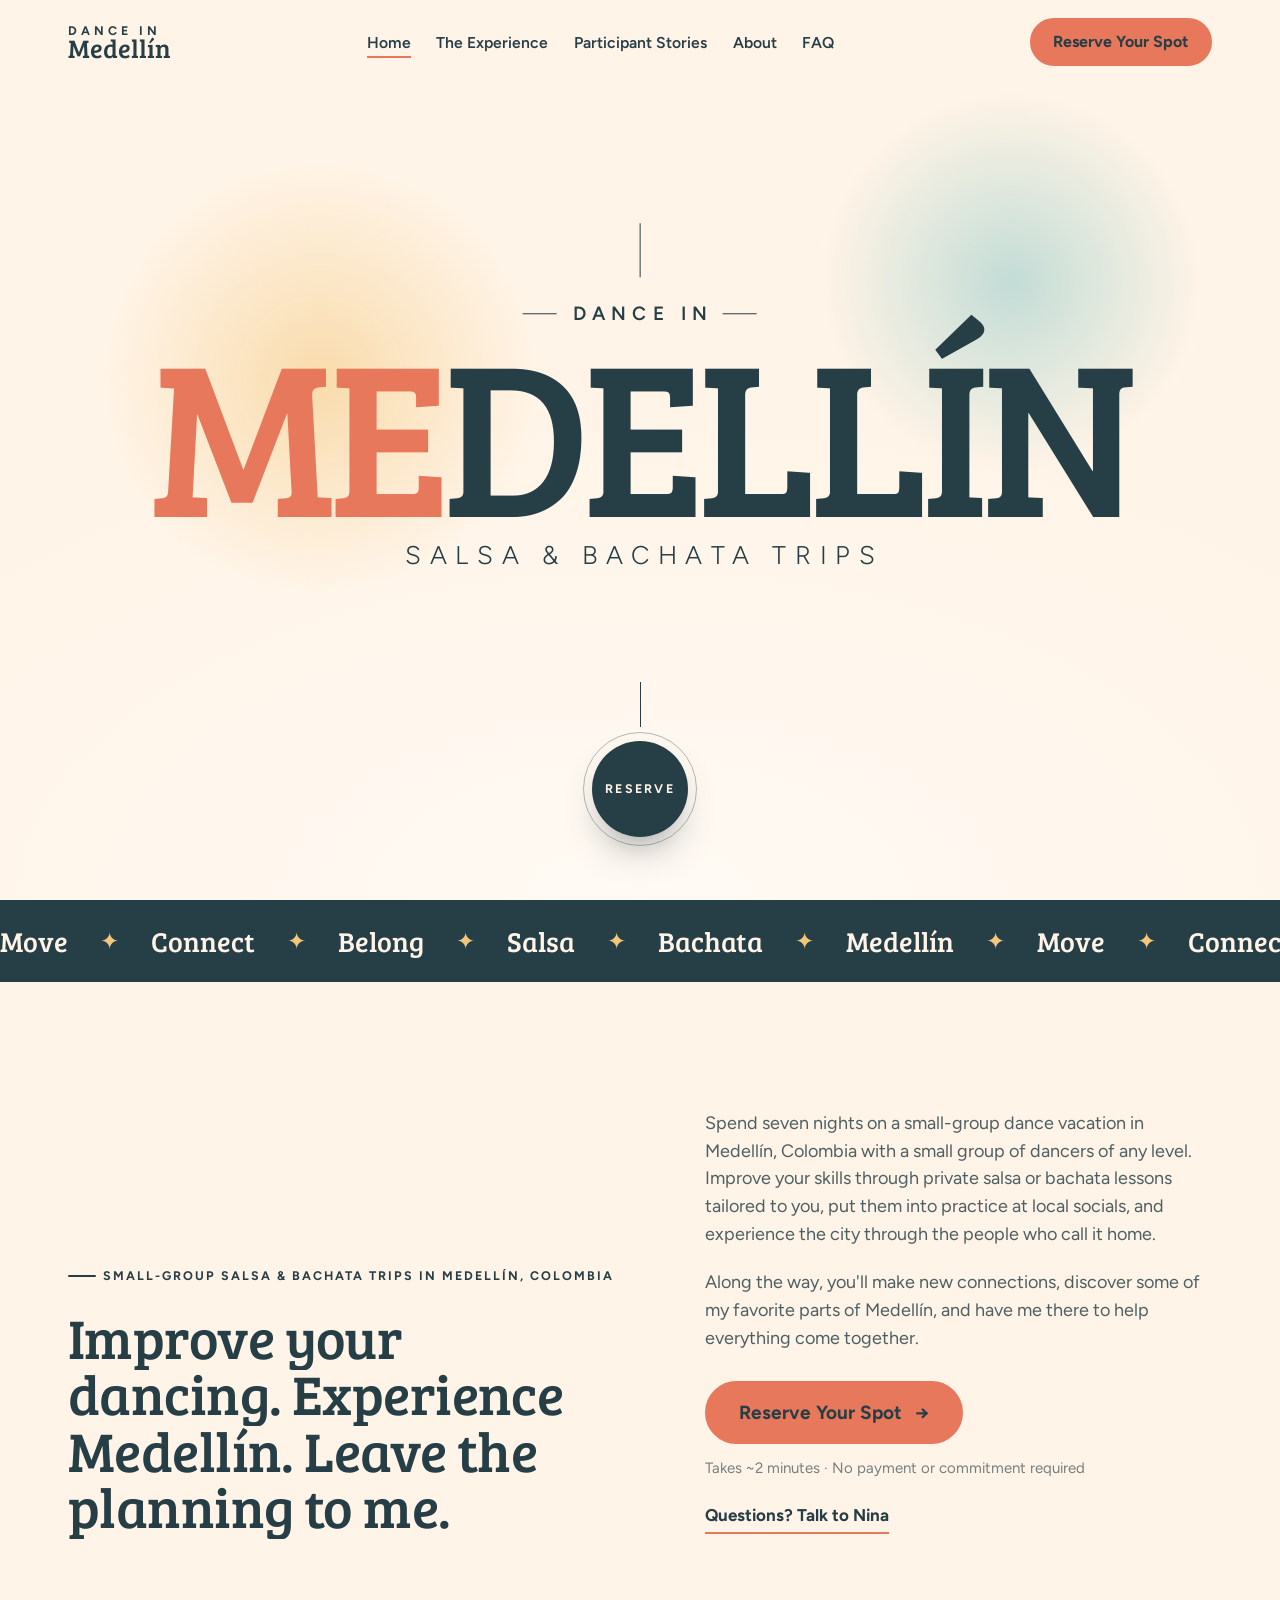
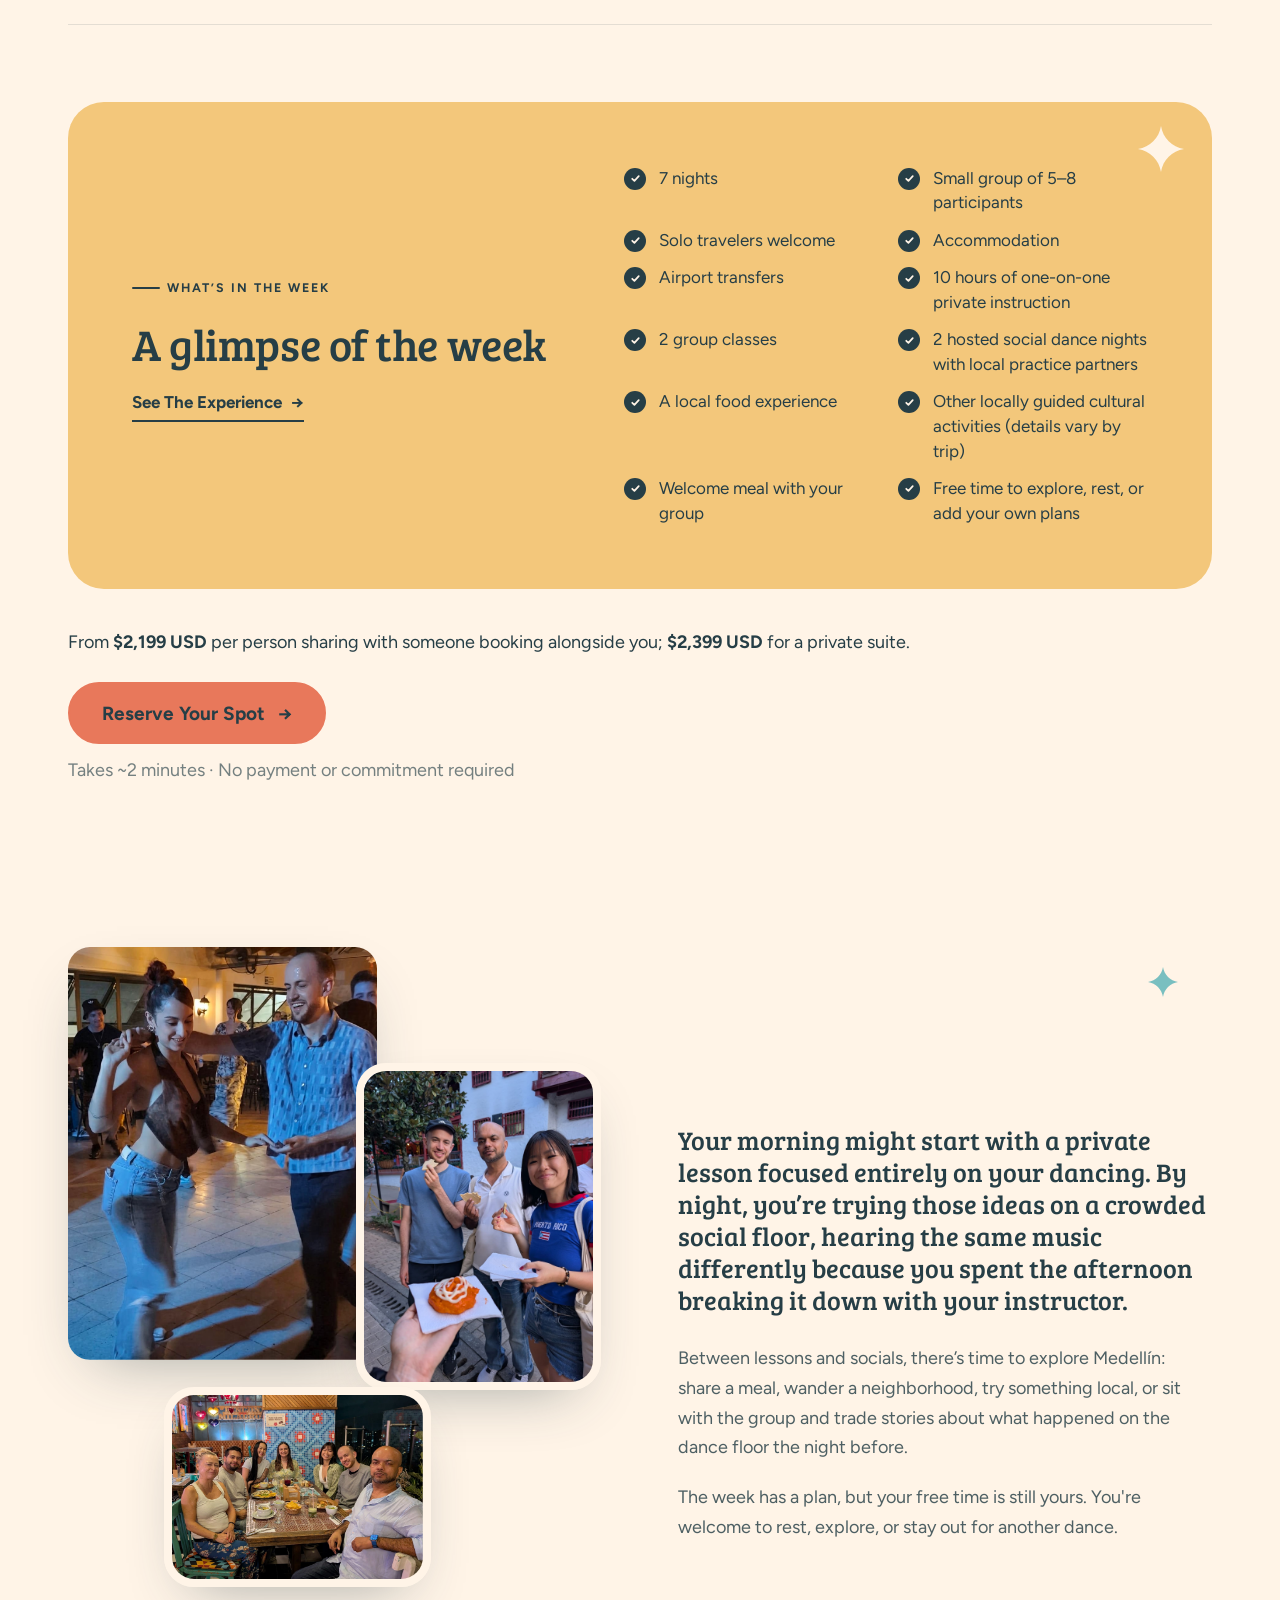
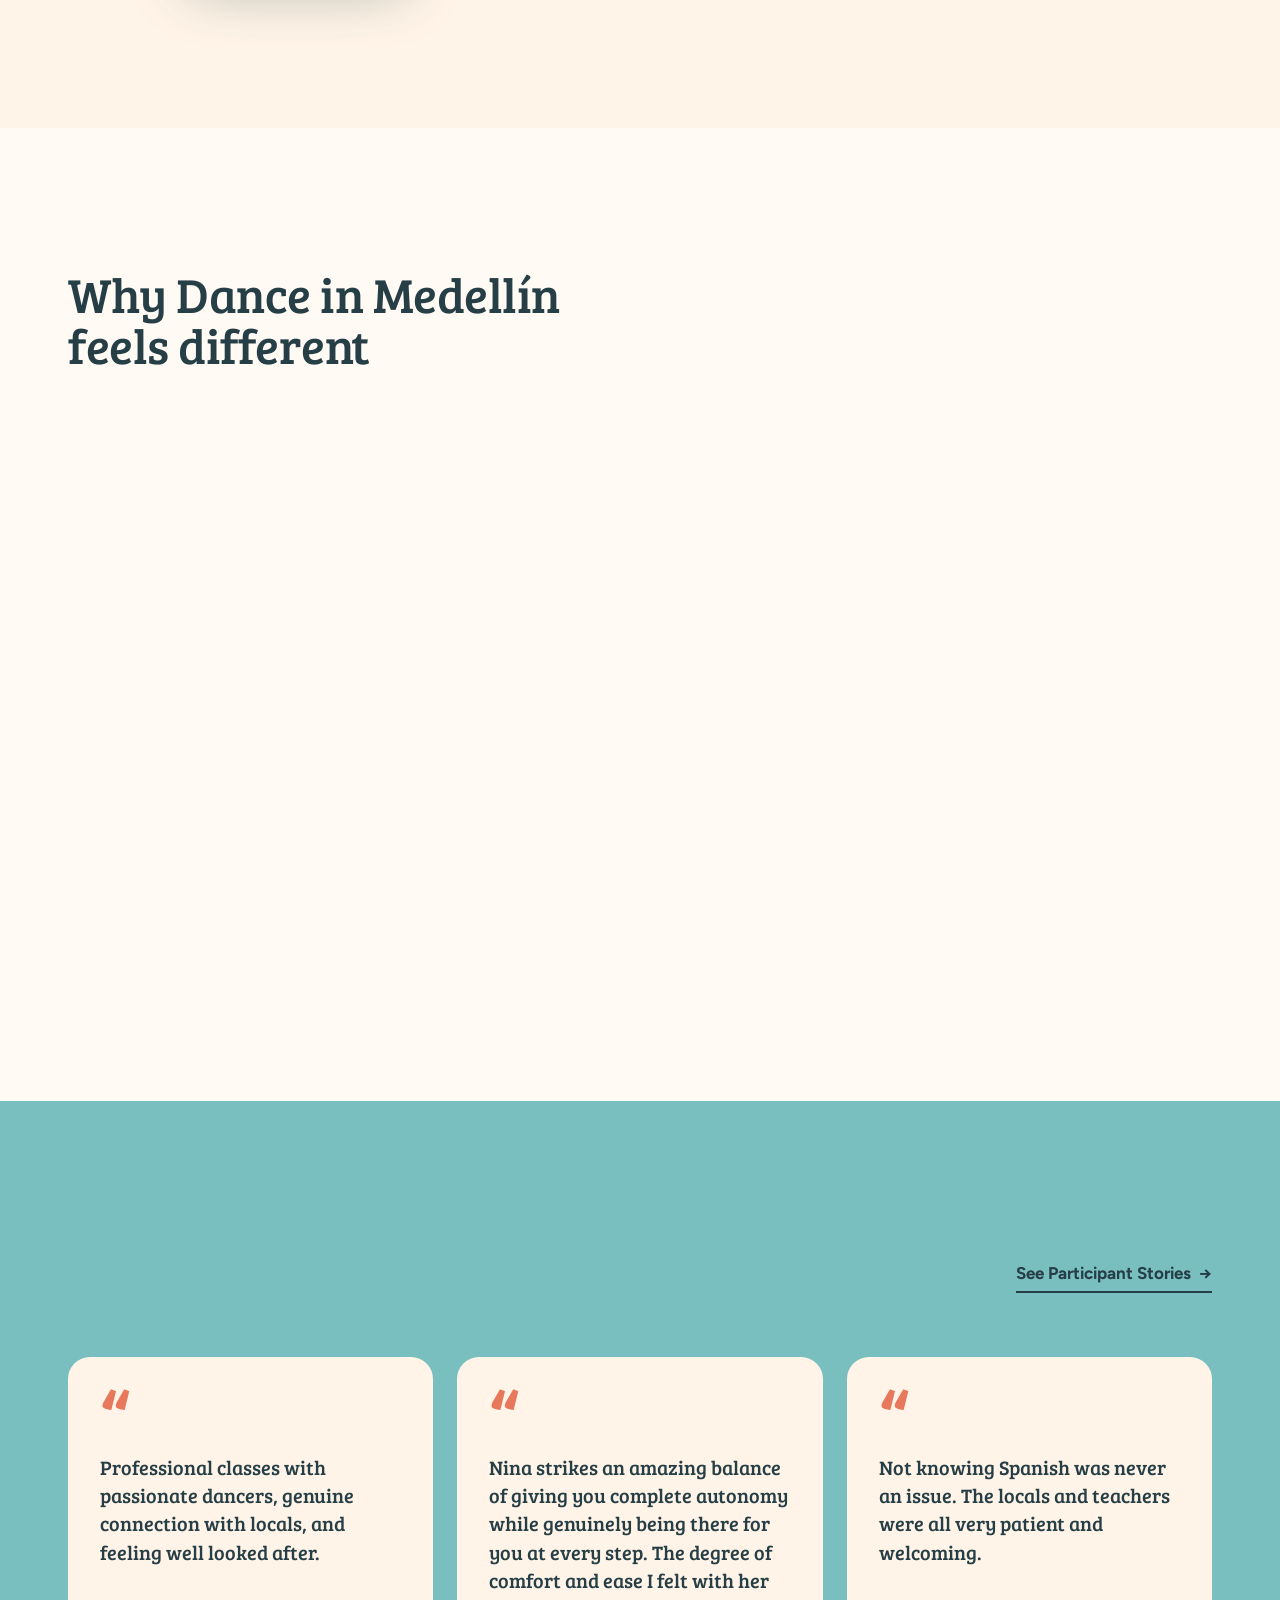
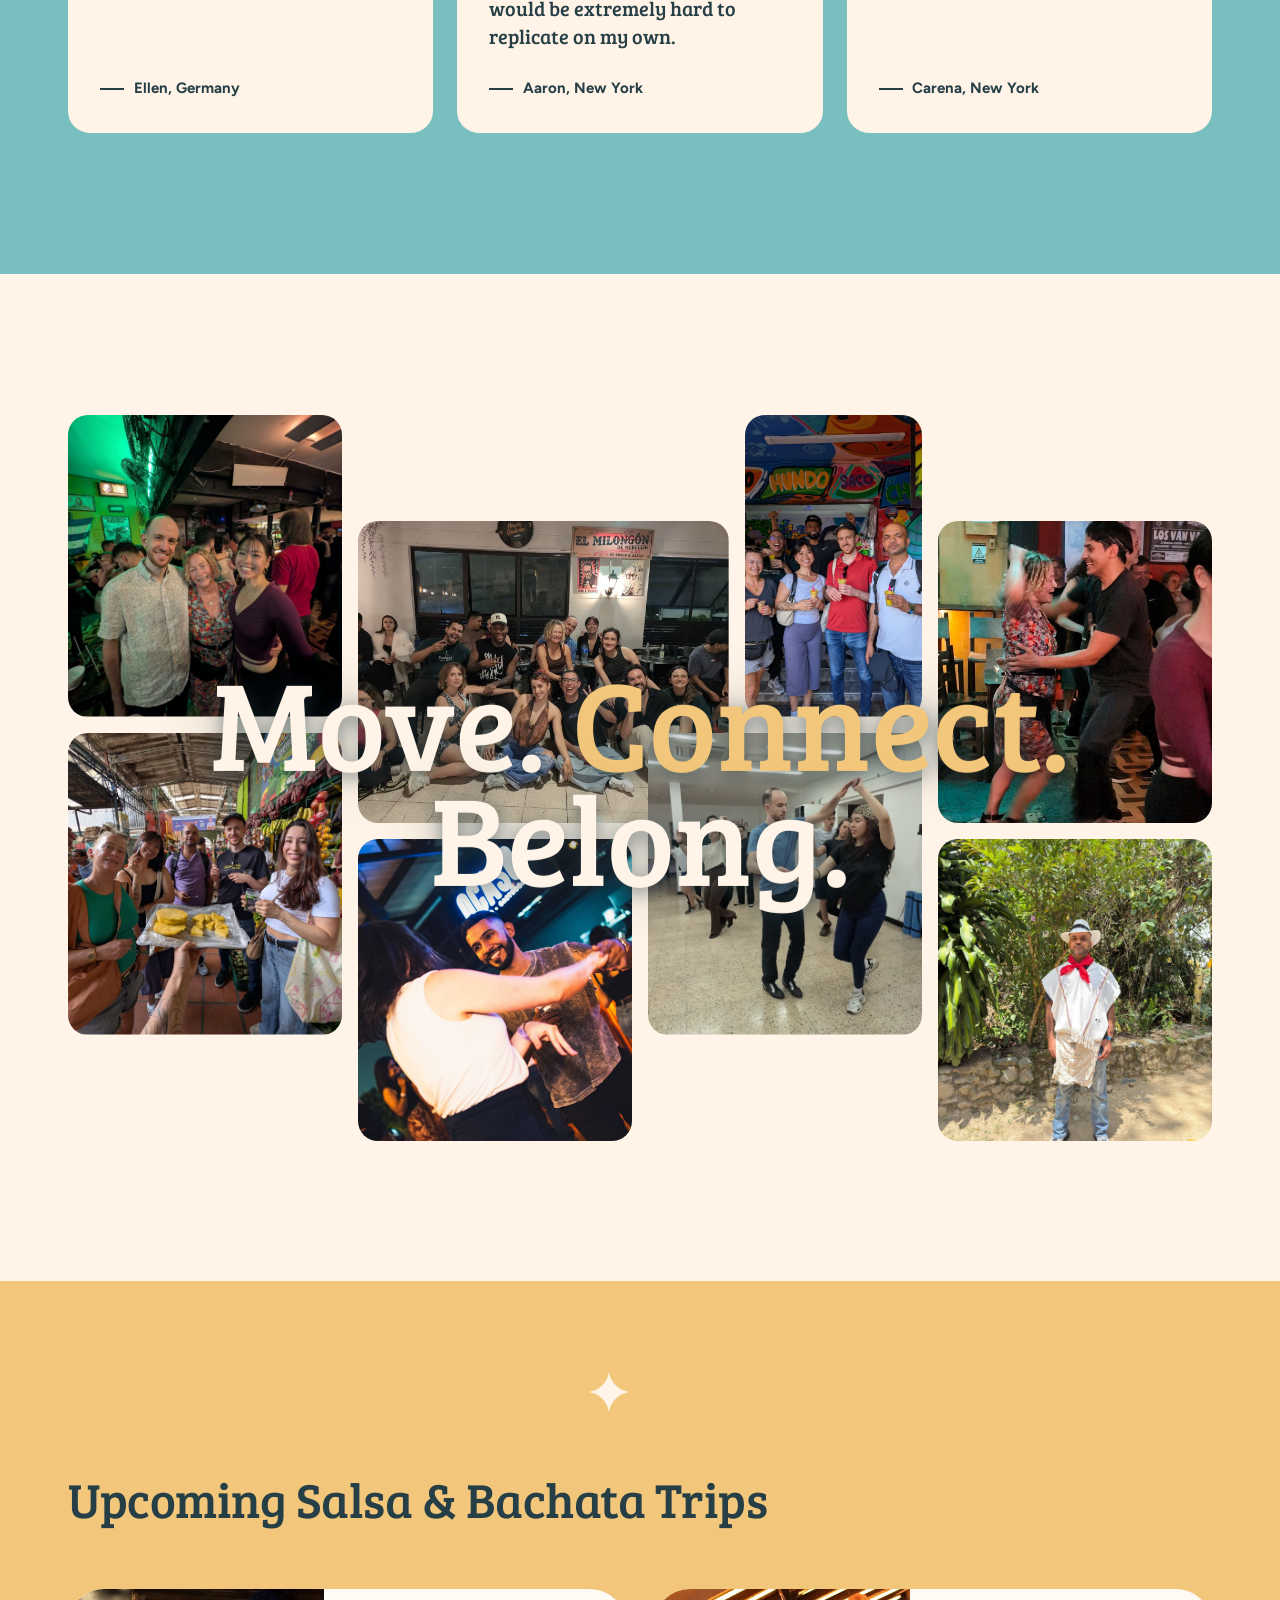
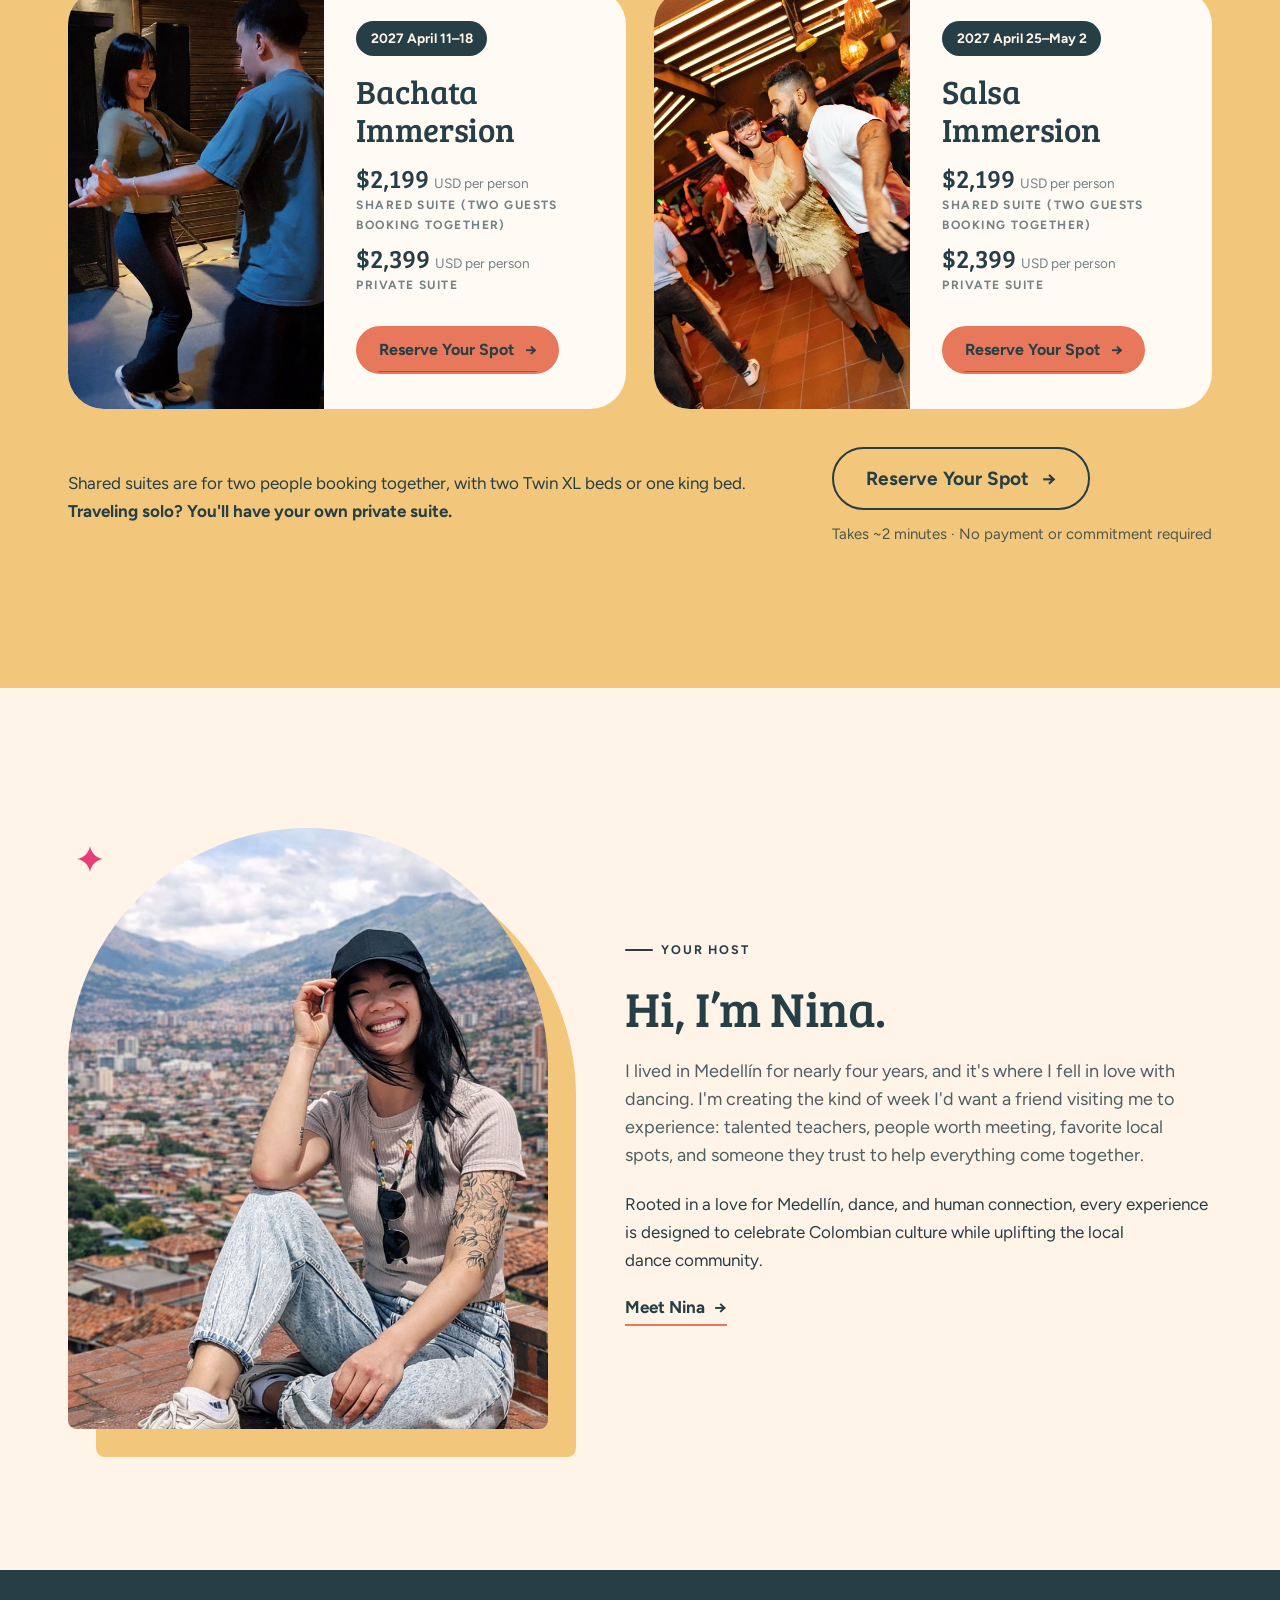
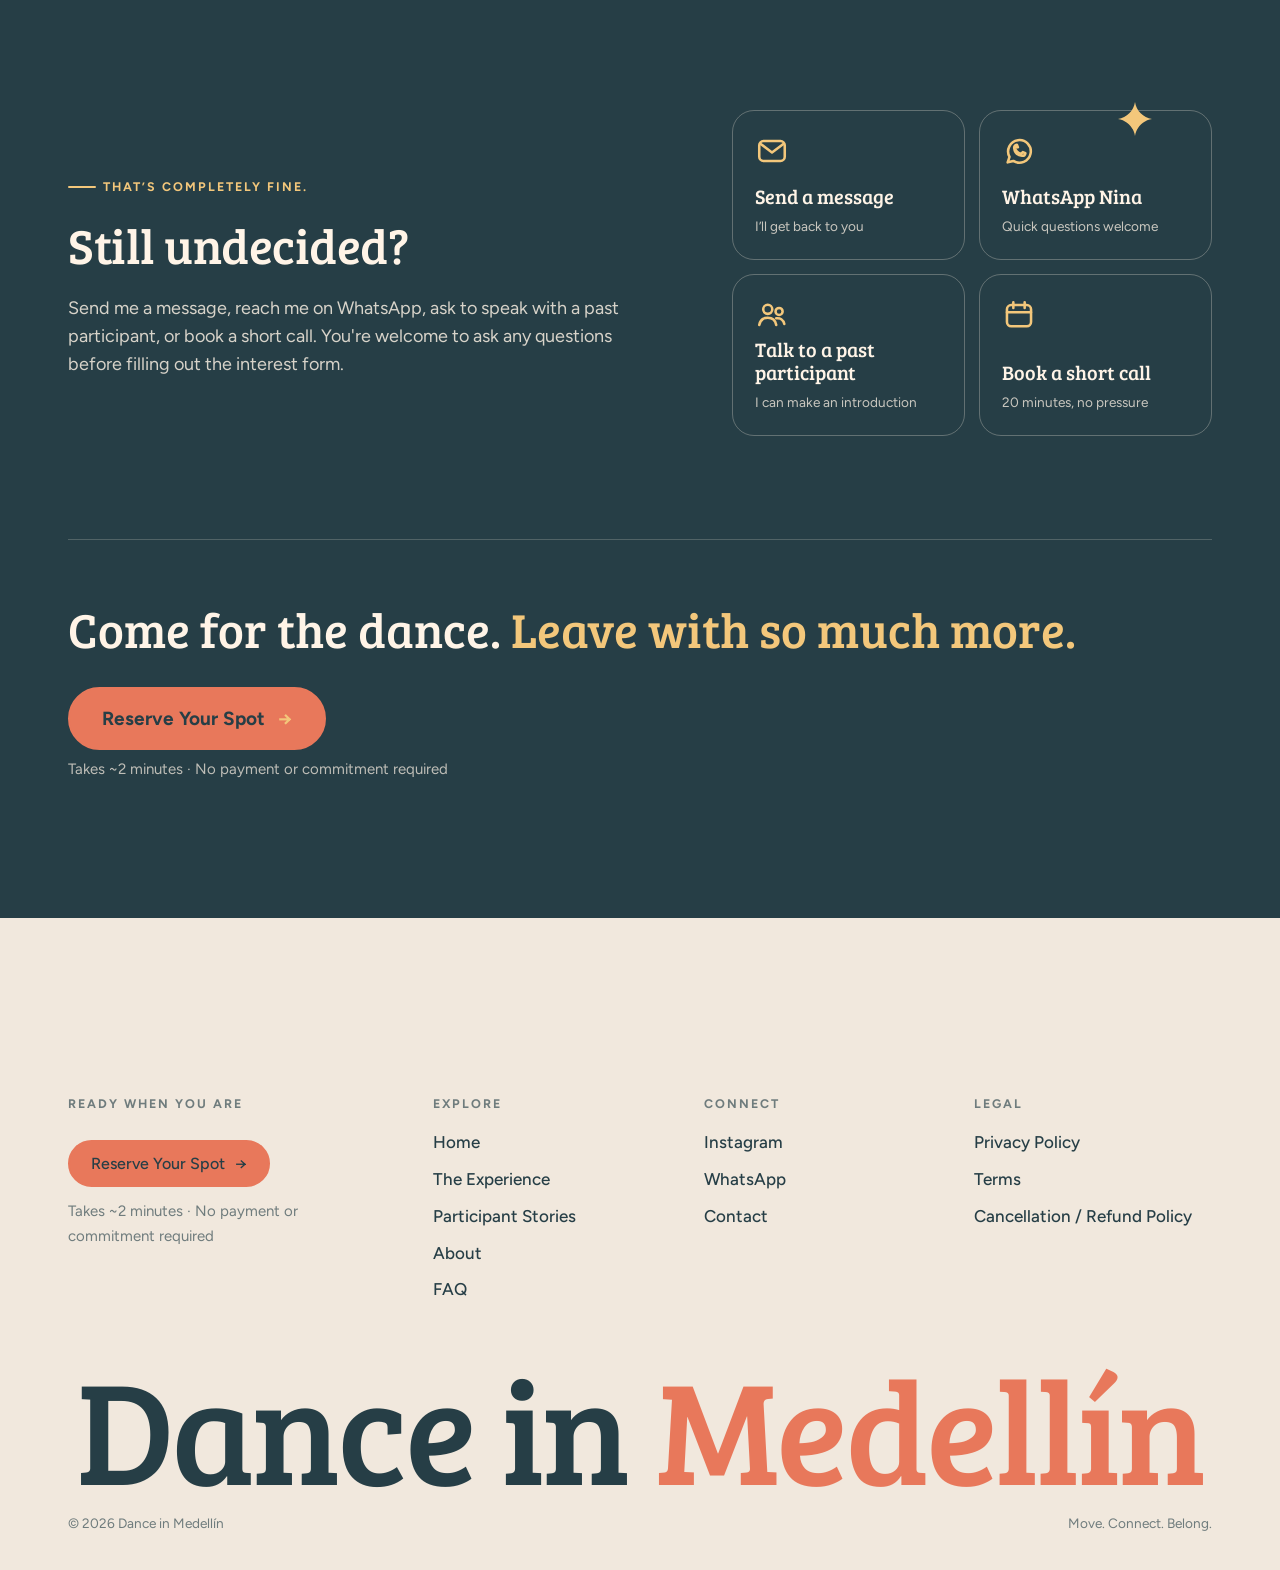
==== commit f2398902: "Apply client feedback (29 Oct) - Sticky header; remove yellow word highlights site-wide - Real Whats" ====
--- a/index.html
+++ b/index.html
@@ -25,9 +25,6 @@
       <span class="hero__sub" aria-hidden="true">Salsa &amp; Bachata Trips</span>
     </h1>
 
-    <img class="hero__dancer hero__dancer--l" src="images/hero-dancer-28434193.webp" alt="" data-depth="16" fetchpriority="high">
-    <img class="hero__dancer hero__dancer--r" src="images/hero-dancer-28434185.webp" alt="" data-depth="-16" fetchpriority="high">
-    <span class="hero__floor" aria-hidden="true"></span>
 
     <div class="hero__cta">
       <a class="hero__join" href="reserve.html" aria-label="Reserve Your Spot">Reserve</a>
@@ -50,10 +47,11 @@
       <div class="intro">
         <div>
           <p class="eyebrow" data-reveal>Small-Group Salsa &amp; Bachata Trips in Medellín, Colombia</p>
-          <h2 class="intro__title" data-split>Improve your dancing. Experience <span class="mark">Medellín.</span> Leave the planning to me.</h2>
+          <h2 class="intro__title" data-split>Improve your dancing. Experience Medellín. Leave the planning to me.</h2>
         </div>
         <div>
           <p class="lead" data-reveal>Spend seven nights on a small-group dance vacation in Medellín, Colombia with a small group of dancers of any level. Improve your skills through private salsa or bachata lessons tailored to you, put them into practice at local socials, and experience the city through the people who call it home.</p>
+          <p class="lead" data-reveal>Along the way, you'll make new connections, discover some of my favorite parts of Medellín, and have me there to help everything come together.</p>
           <div class="cta-row" data-reveal style="margin-top:1.8rem">
             <div class="cta-block">
               <a class="btn" href="reserve.html">Reserve Your Spot <span class="arrow">→</span></a>
@@ -63,13 +61,27 @@
           </div>
         </div>
       </div>
-      <p class="lead measure" data-reveal style="margin-bottom:2.2rem">Along the way, you'll make new connections, discover some of my favorite parts of Medellín, and have me there to help everything come together.</p>
-      <h2 class="eyebrow" data-reveal>Your week at a glance</h2>
-      <div class="glance__grid" data-stagger=".1">
-        <div class="glance__item"><div class="glance__num">7 nights</div><p>In Medellín, Colombia · 5–8 participants per group · Solo travelers welcome</p></div>
-        <div class="glance__item"><div class="glance__num">10 hours</div><p>Of one-on-one private lessons · 2 group classes</p></div>
-        <div class="glance__item"><div class="glance__num">2 nights</div><p>Of guided social dancing with local practice partners</p></div>
-        <div class="glance__item"><div class="glance__num">Hosted</div><p>Locally hosted food and cultural experiences · Accommodation · Airport transfers</p></div>
+      <div class="glimpse" data-reveal style="margin-top:0">
+        <span class="spark" style="--s:46px;--c:var(--coconut);top:24px;right:28px"></span>
+        <div>
+          <p class="eyebrow">What’s in the week</p>
+          <h2 style="font-size:clamp(2rem,3.4vw,3rem)">A glimpse of the week</h2>
+          <a class="link-arrow" href="experience.html" style="border-color:var(--ink)">See The Experience <span>→</span></a>
+        </div>
+        <ul class="check-list check-list--2">
+          <li>7 nights</li>
+          <li>Small group of 5–8 participants</li>
+          <li>Solo travelers welcome</li>
+          <li>Accommodation</li>
+          <li>Airport transfers</li>
+          <li>10 hours of one-on-one private instruction</li>
+          <li>2 group classes</li>
+          <li>2 hosted social dance nights with local practice partners</li>
+          <li>A local food experience</li>
+          <li>Other locally guided cultural activities (details vary by trip)</li>
+          <li>Welcome meal with your group</li>
+          <li>Free time to explore, rest, or add your own plans</li>
+        </ul>
       </div>
       <div class="glance__price" data-reveal>
         <p>From <strong>$2,199 USD</strong> per person sharing with someone booking alongside you; <strong>$2,399 USD</strong> for a private suite.</p>
@@ -95,7 +107,7 @@
         <h2 data-split>What the week feels like</h2>
         <p class="pull" data-reveal>Your morning might start with a private lesson focused entirely on your dancing. By night, you’re trying those ideas on a crowded social floor, hearing the same music differently because you spent the afternoon breaking it down with your instructor.</p>
         <p data-reveal>Between lessons and socials, there’s time to explore Medellín: share a meal, wander a neighborhood, try something local, or sit with the group and trade stories about what happened on the dance floor the night before.</p>
-        <p data-reveal>The week has a plan, but <span class="mark">your free time is still yours.</span> You're welcome to rest, explore, or stay out for another dance.</p>
+        <p data-reveal>The week has a plan, but your free time is still yours. You're welcome to rest, explore, or stay out for another dance.</p>
       </div>
     </div>
   </section>
@@ -132,24 +144,6 @@
           <div><h3>Meet Medellín through local people.</h3>
           <p>From dancing with local partners to sharing food with people who know the city, the week is shaped by real relationships, not just a sightseeing checklist.</p></div>
         </article>
-      </div>
-
-      <div class="glimpse" data-reveal>
-        <span class="spark" style="--s:46px;--c:var(--coconut);top:24px;right:28px"></span>
-        <div>
-          <p class="eyebrow">What’s in the week</p>
-          <h2 style="font-size:clamp(2rem,3.4vw,3rem)">A glimpse of the week</h2>
-          <a class="link-arrow" href="experience.html" style="border-color:var(--ink)">See The Experience <span>→</span></a>
-        </div>
-        <ul class="check-list check-list--2">
-          <li>10 hours of one-on-one private instruction</li>
-          <li>2 group classes</li>
-          <li>2 hosted social dance nights with local practice partners</li>
-          <li>A local food experience</li>
-          <li>Other locally guided cultural activities (details vary by trip)</li>
-          <li>Welcome meal with your group</li>
-          <li>Free time to explore, rest, or add your own plans</li>
-        </ul>
       </div>
     </div>
   </section>
@@ -207,7 +201,6 @@
           <p class="eyebrow" data-reveal>2027 immersions</p>
           <h2 data-split style="margin:0">Upcoming Salsa &amp; Bachata Trips</h2>
         </div>
-        <p class="measure-sm" data-reveal style="margin:0"><strong>All trips are:</strong> 7 nights · Small group of 5–8 participants</p>
       </div>
       <div class="trips__grid" data-stagger=".15">
         <article class="trip-card">
@@ -215,7 +208,7 @@
           <div class="trip-card__body">
             <span class="date-chip">2027 April 11–18</span>
             <h3>Bachata Immersion</h3>
-            <dl>
+            <dl class="trip-card__prices">
               <div><dt>Shared Suite (two guests booking together)</dt><dd class="price">$2,199 <small>USD per person</small></dd></div>
               <div><dt>Private Suite</dt><dd class="price">$2,399 <small>USD per person</small></dd></div>
             </dl>
@@ -227,7 +220,7 @@
           <div class="trip-card__body">
             <span class="date-chip">2027 April 25–May 2</span>
             <h3>Salsa Immersion</h3>
-            <dl>
+            <dl class="trip-card__prices">
               <div><dt>Shared Suite (two guests booking together)</dt><dd class="price">$2,199 <small>USD per person</small></dd></div>
               <div><dt>Private Suite</dt><dd class="price">$2,399 <small>USD per person</small></dd></div>
             </dl>
@@ -255,7 +248,8 @@
       <div>
         <p class="eyebrow" data-reveal>Your host</p>
         <h2 data-split>Hi, I’m Nina.</h2>
-        <p class="lead" data-reveal>I lived in Medellín for nearly four years, and it's where I fell in love with dancing. I'm creating the kind of week I'd want a friend visiting me to experience: <span class="mark">talented teachers, people worth meeting, favorite local spots,</span> and someone they trust to help everything come together.</p>
+        <p class="lead" data-reveal>I lived in Medellín for nearly four years, and it's where I fell in love with dancing. I'm creating the kind of week I'd want a friend visiting me to experience: talented teachers, people worth meeting, favorite local spots, and someone they trust to help everything come together.</p>
+        <p data-reveal>Rooted in a love for Medellín, dance, and human connection, every experience is designed to celebrate Colombian culture while uplifting the local dance community.</p>
         <a class="link-arrow" href="about.html" data-reveal>Meet Nina <span>→</span></a>
       </div>
     </div>
--- a/css/styles.css
+++ b/css/styles.css
@@ -104,17 +104,6 @@
 .measure { max-width: 60ch; }
 .measure-sm { max-width: 46ch; }
 .center.measure, .center .measure { margin-inline: auto; }
-
-/* Mango marker highlight under key words */
-.mark {
-  background: linear-gradient(transparent 62%, var(--mango) 62%, var(--mango) 92%, transparent 92%);
-  background-size: 0% 100%;
-  background-repeat: no-repeat;
-  transition: background-size 1.1s var(--ease) .5s;
-  padding-inline: .06em;
-}
-.is-in .mark, .mark.is-in { background-size: 100% 100%; }
-.bg-mango .mark { background-image: linear-gradient(transparent 62%, var(--coconut) 62%, var(--coconut) 92%, transparent 92%); }
 
 /* ---------- Buttons ---------- */
 .btn {
@@ -177,7 +166,6 @@
   transition: background .4s, box-shadow .4s, transform .5s var(--ease);
 }
 .site-header.is-scrolled { background: rgba(255, 244, 231, .94); backdrop-filter: blur(10px); box-shadow: 0 1px 0 var(--ink-12); }
-.site-header.is-hidden { transform: translateY(-100%); }
 .nav {
   display: flex; align-items: center; justify-content: space-between; gap: 1.5rem;
   height: 84px;
@@ -408,11 +396,6 @@
 
 /* Glance strip */
 .glance { padding-block: clamp(48px, 6vw, 80px); }
-.glance__grid { display: grid; grid-template-columns: repeat(4, 1fr); gap: 0; border-top: 2px solid var(--ink); }
-.glance__item { padding: 1.6rem 1.4rem 0 0; }
-.glance__item + .glance__item { padding-left: 1.4rem; border-left: 1px solid var(--ink-12); }
-.glance__num { font-family: var(--font-head); font-size: clamp(2.2rem, 3.6vw, 3.2rem); line-height: 1; color: var(--ink); }
-.glance__item p { margin-top: .6rem; color: var(--ink-80); font-size: var(--fs-small); }
 .glance__price { margin-top: 2.4rem; display: flex; flex-wrap: wrap; align-items: center; justify-content: space-between; gap: 1.5rem; }
 .glance__price p { margin: 0; font-size: var(--fs-lead); }
 
@@ -431,7 +414,7 @@
 .why__grid { display: grid; grid-template-columns: repeat(4, 1fr); gap: 24px; }
 .why__card:nth-child(even) { margin-top: 70px; }
 .card { position: relative; }
-.why__card .zoom { aspect-ratio: 3 / 4; margin-bottom: 1.3rem; }
+.why__card .zoom { aspect-ratio: 4 / 3; margin-bottom: 1.3rem; }
 .why__card h3 { margin-bottom: .55rem; }
 .why__card p { font-size: var(--fs-small); color: var(--ink-80); }
 .why__num { position: absolute; top: 14px; left: 14px; z-index: 2; background: var(--coconut); border-radius: 999px; padding: .3rem .75rem; font-size: .8rem; font-weight: 700; }
@@ -509,6 +492,7 @@
 .trip-card dl { margin: 0; display: grid; gap: .6rem; font-size: var(--fs-small); }
 .trip-card dt { font-weight: 700; font-size: .75rem; letter-spacing: .12em; text-transform: uppercase; color: var(--ink-60); }
 .trip-card dd { margin: 0; }
+.trip-card__prices > div { display: flex; flex-direction: column-reverse; gap: .35rem; }
 .price { font-family: var(--font-head); font-size: 1.6rem; line-height: 1; }
 .price small { font-family: var(--font-body); font-size: .85rem; color: var(--ink-60); }
 .trip-card .btn { margin-top: auto; align-self: flex-start; }
@@ -572,14 +556,6 @@
 .trio figcaption { font-size: .85rem; margin-top: .6rem; color: var(--ink-80); }
 
 /* Sample week calendar */
-.legend { display: flex; flex-wrap: wrap; gap: .6rem 1.4rem; margin: 1.6rem 0 2.4rem; font-size: var(--fs-small); font-weight: 600; }
-.legend span { display: inline-flex; align-items: center; gap: .5rem; }
-.legend i { width: 12px; height: 12px; border-radius: 50%; display: inline-block; }
-.dot-lesson { background: var(--papaya); }
-.dot-social { background: var(--pink); }
-.dot-culture { background: var(--mango); }
-.dot-free { background: var(--blue); }
-.dot-travel { background: var(--ink); }
 .week { display: grid; grid-template-columns: repeat(7, 1fr); gap: 12px; }
 .day {
   background: var(--paper); border-radius: 20px; padding: 1.1rem 1rem 1.3rem;
@@ -591,12 +567,15 @@
 .day__label { font-size: .72rem; letter-spacing: .14em; text-transform: uppercase; font-weight: 700; color: var(--ink-60); }
 .day__name { font-family: var(--font-head); font-size: 1.35rem; line-height: 1; }
 .day ul { list-style: none; margin: 0; padding: 0; display: grid; gap: .45rem; }
-.day li { display: flex; gap: .5rem; align-items: baseline; font-size: .88rem; line-height: 1.3; }
-.day li i { flex: none; width: 9px; height: 9px; border-radius: 50%; transform: translateY(-1px); }
+.day li { font-size: .88rem; line-height: 1.3; font-weight: 600; padding: .5rem .65rem; border-radius: 10px; background: var(--tint, var(--ink-12)); }
+/* Activity colors carry the category on their own: no key needed */
+.is-lesson { --tint: rgba(232, 120, 91, .22); }
+.is-social { --tint: var(--ink); color: var(--coconut); }
+.is-culture { --tint: rgba(243, 199, 123, .5); }
+.is-free { --tint: rgba(121, 191, 192, .32); }
 .day--wide { grid-column: span 2; }
 .day--end { background: var(--ink); color: var(--coconut); border-color: var(--ink); }
 .day--end .day__label { color: rgba(255, 244, 231, .65); }
-.day--end .dot-travel { background: var(--mango); }
 .week-ends { display: grid; grid-template-columns: 1fr 1fr; gap: 12px; margin-bottom: 12px; }
 .week-ends .day { min-height: 0; flex-direction: row; align-items: center; gap: 1.2rem; }
 .week-ends .day p { margin: 0; font-size: .92rem; }
@@ -729,6 +708,8 @@
 .choice input:checked + span { background: var(--ink); color: var(--coconut); border-color: var(--ink); }
 .choice input:focus-visible + span { box-shadow: 0 0 0 4px rgba(121, 191, 192, .6); }
 .choices--stack { flex-direction: column; align-items: flex-start; }
+.follow-up { display: grid; gap: .4rem; margin-top: .9rem; }
+.follow-up[hidden] { display: none; }
 .checkline { display: flex; gap: .8rem; align-items: flex-start; margin-bottom: .9rem; font-size: .98rem; cursor: pointer; }
 .checkline input { width: 22px; height: 22px; margin: .1rem 0 0; accent-color: var(--ink); flex: none; }
 .form-success { display: none; text-align: center; padding: 2rem 0; }
@@ -750,8 +731,6 @@
 
 /* ---------- Footer ---------- */
 .site-footer { background: var(--sand); padding-top: clamp(70px, 9vw, 120px); padding-bottom: 36px; position: relative; overflow: hidden; }
-.footer__mission { display: grid; grid-template-columns: 1fr 1.4fr; gap: clamp(30px, 5vw, 80px); padding-bottom: clamp(50px, 6vw, 80px); border-bottom: 1.5px solid var(--ink-12); }
-.footer__mission p:not(.eyebrow) { font-family: var(--font-head); font-size: clamp(1.2rem, 1.8vw, 1.55rem); line-height: 1.4; margin: 0; }
 .footer__grid { display: grid; grid-template-columns: 1.4fr 1fr 1fr 1fr; gap: 32px; padding-block: clamp(40px, 5vw, 64px); }
 .footer__grid h4 { font-family: var(--font-body); font-size: var(--fs-label); letter-spacing: .16em; text-transform: uppercase; font-weight: 700; margin-bottom: 1.1rem; color: var(--ink-60); }
 .footer__grid ul { list-style: none; margin: 0; padding: 0; display: grid; gap: .55rem; }
@@ -778,11 +757,8 @@
   .burger { display: block; }
 
 
-  .glance__grid { grid-template-columns: 1fr 1fr; }
-  .glance__item:nth-child(3) { padding-left: 0; border-left: 0; }
-  .glance__item:nth-child(n+3) { border-top: 1px solid var(--ink-12); margin-top: 1.6rem; }
-
-  .feel__grid, .why__head, .glimpse, .nina__grid, .undecided__grid, .page-hero__grid, .split-block, .story, .reserve__grid, .footer__mission { grid-template-columns: 1fr; }
+
+  .feel__grid, .why__head, .glimpse, .nina__grid, .undecided__grid, .page-hero__grid, .split-block, .story, .reserve__grid { grid-template-columns: 1fr; }
   .split-block--rev > :first-child, .story--rev .story__media { order: 0; }
   .collage { height: 560px; max-width: 620px; }
   .why__grid { grid-template-columns: 1fr 1fr; gap: 28px 20px; }
@@ -820,18 +796,14 @@
 
   .cta-row { flex-direction: column; align-items: flex-start; }
 
-  .glance__grid { grid-template-columns: 1fr 1fr; }
-  .glance__item { padding-right: .6rem; }
-  .glance__item + .glance__item { padding-left: .9rem; }
-  .glance__item:nth-child(3) { padding-left: 0; }
 
   .collage { height: 440px; }
   .collage__img--b, .collage__img--c { border-width: 5px; border-radius: 20px; }
 
   .why__grid { grid-template-columns: 1fr; }
   .why__card:nth-child(even) { margin-top: 0; }
-  .why__card { display: grid; grid-template-columns: 120px 1fr; gap: 1rem; align-items: start; }
-  .why__card .zoom { aspect-ratio: 3 / 4; margin: 0; }
+  .why__card { display: grid; grid-template-columns: 96px 1fr; gap: 1rem; align-items: start; }
+  .why__card .zoom { aspect-ratio: 1; margin: 0; }
   .why__num { top: 8px; left: 8px; font-size: .7rem; }
   .check-list--2 { grid-template-columns: 1fr; }
 
@@ -889,6 +861,5 @@
   .js [data-reveal], .split .w > span { opacity: 1 !important; transform: none !important; clip-path: none !important; }
   .js [data-reveal="clip"] > img { clip-path: none !important; scale: 1 !important; }
   [data-parallax] { transform: none !important; }
-  .mark { background-size: 100% 100%; }
   .marquee__track { animation: none; }
 }
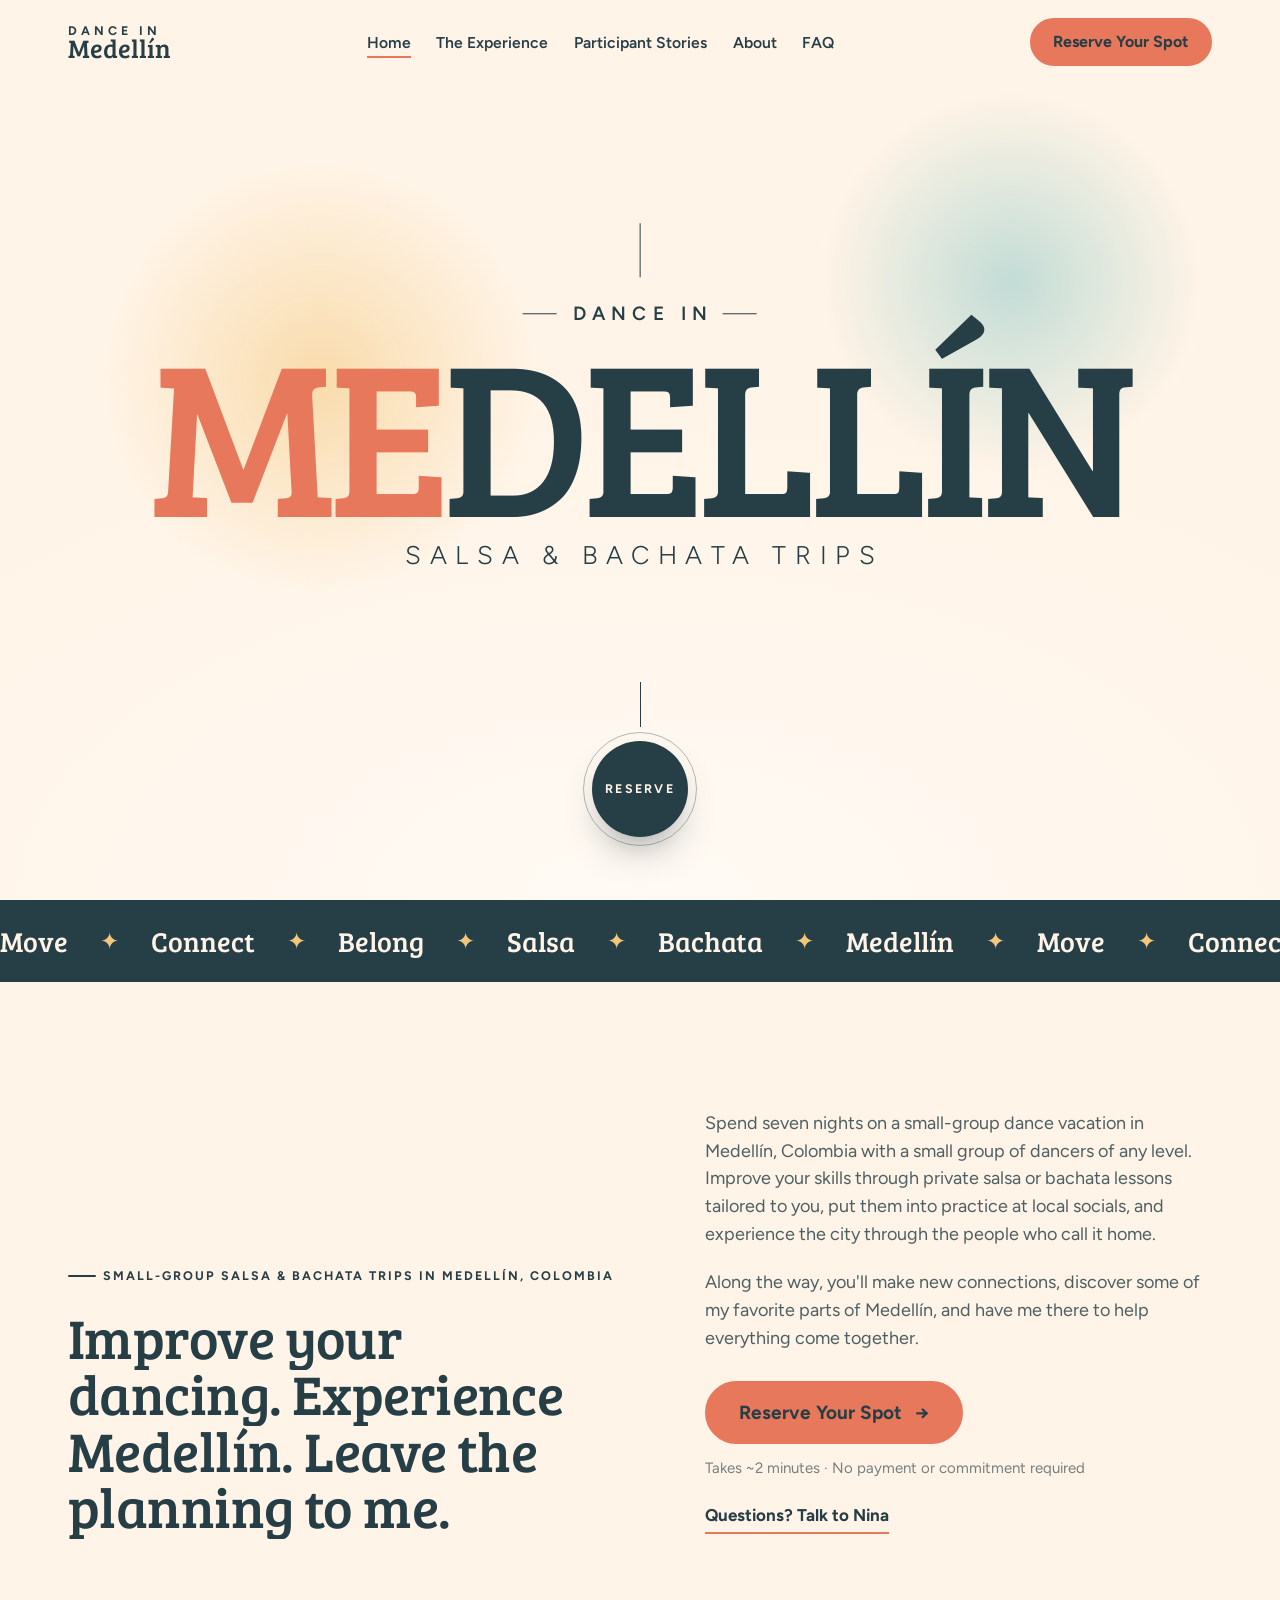
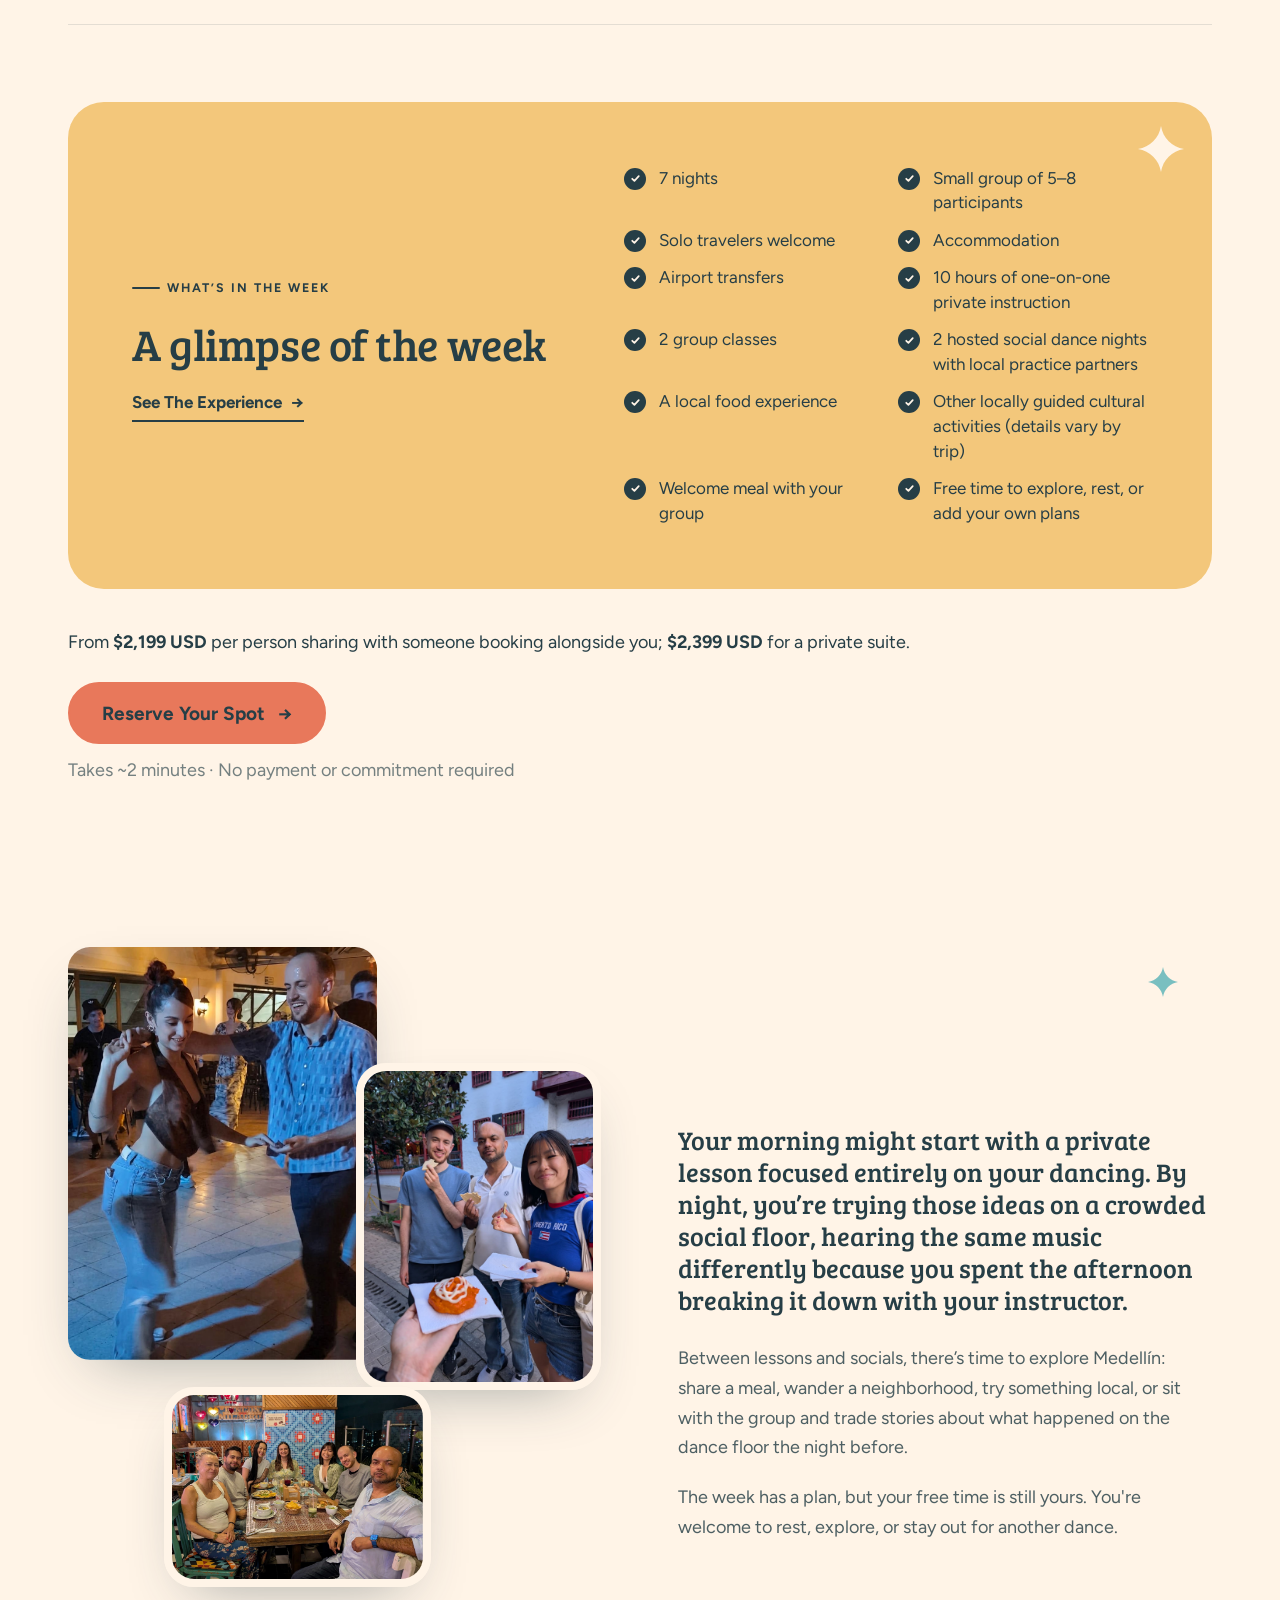
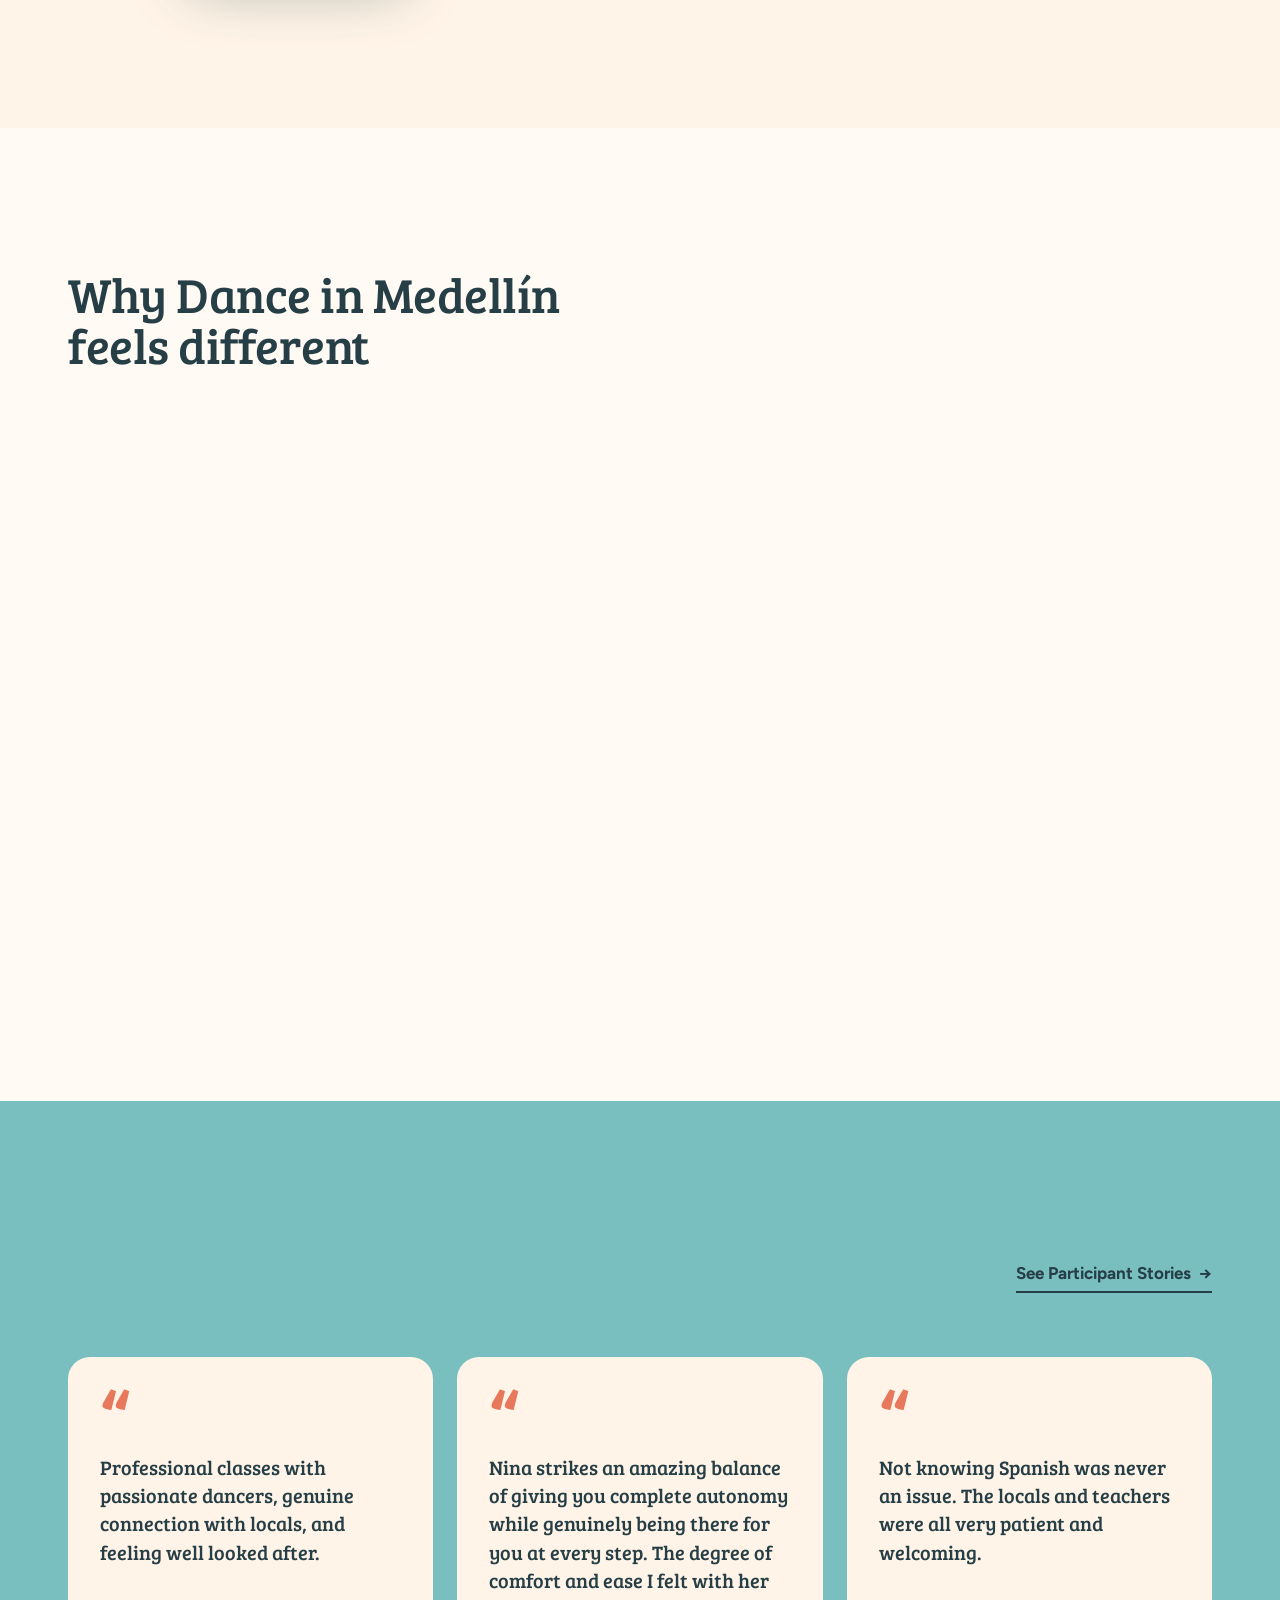
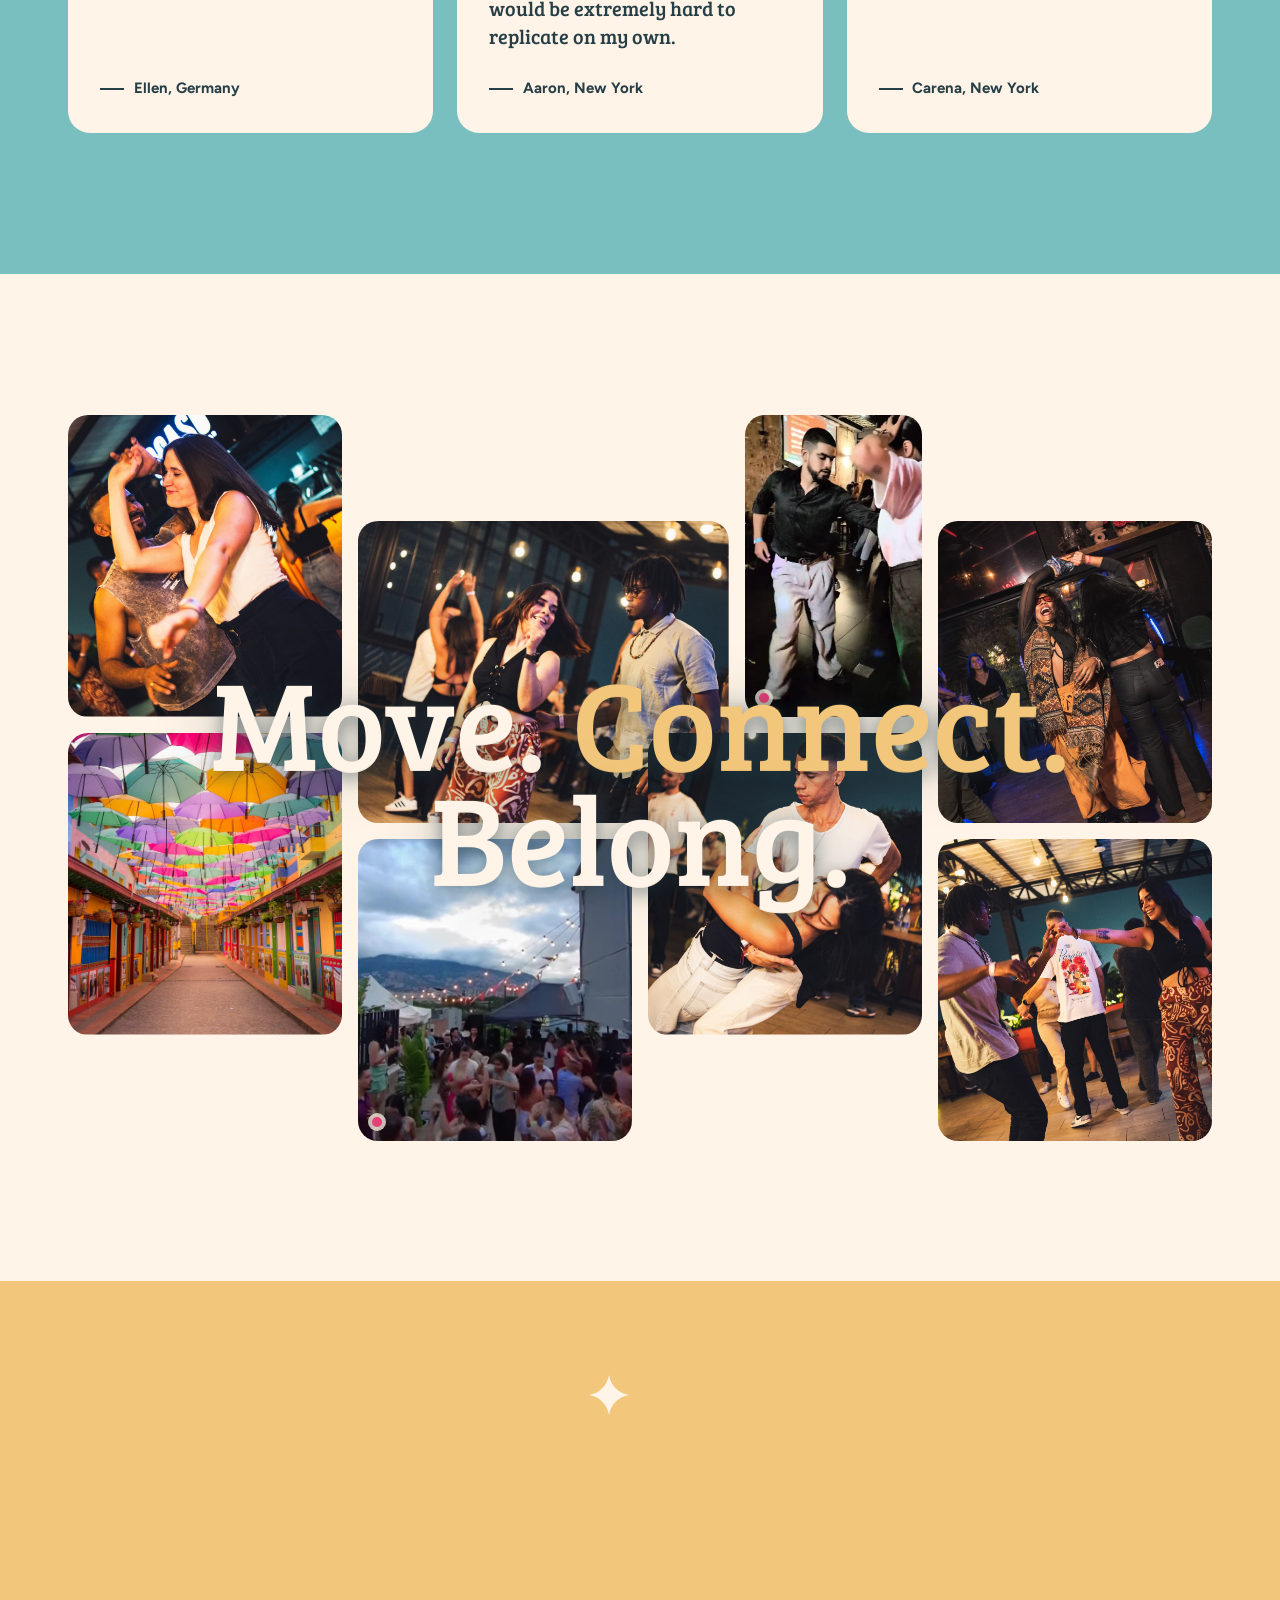
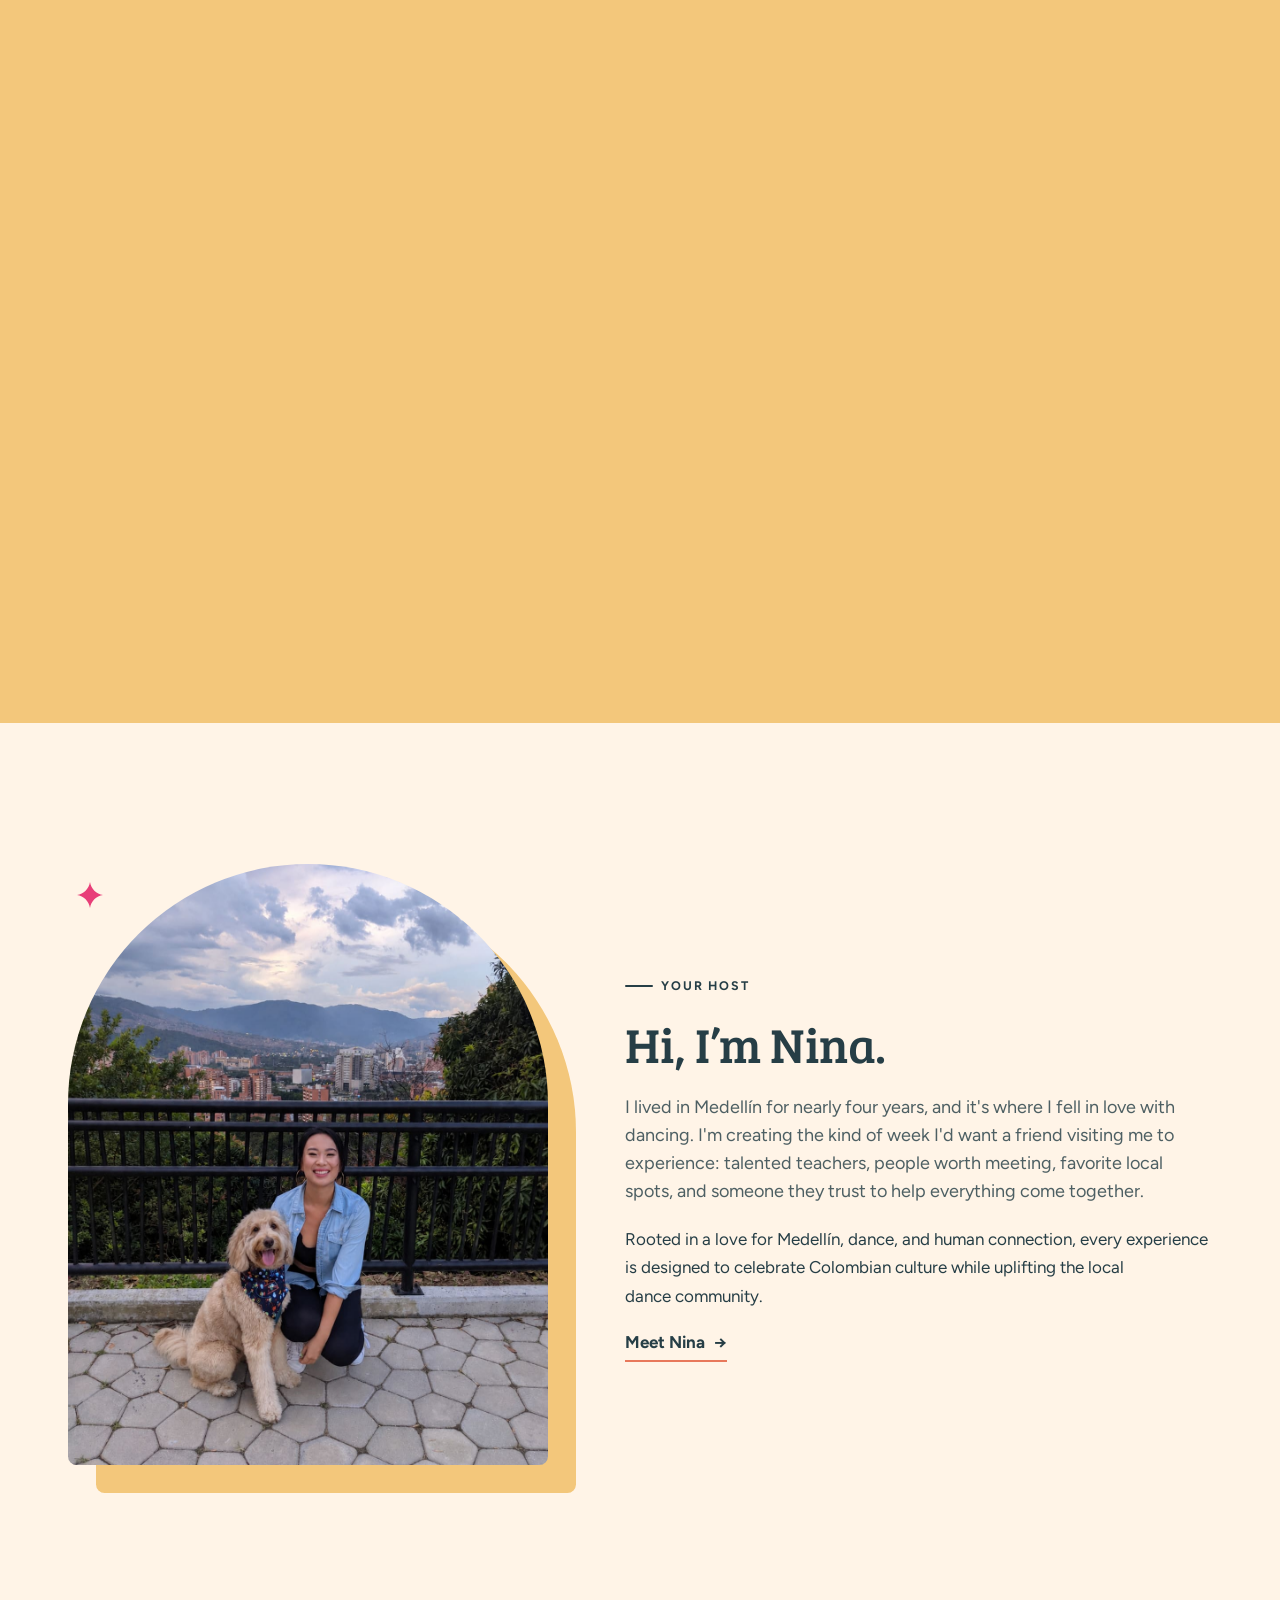
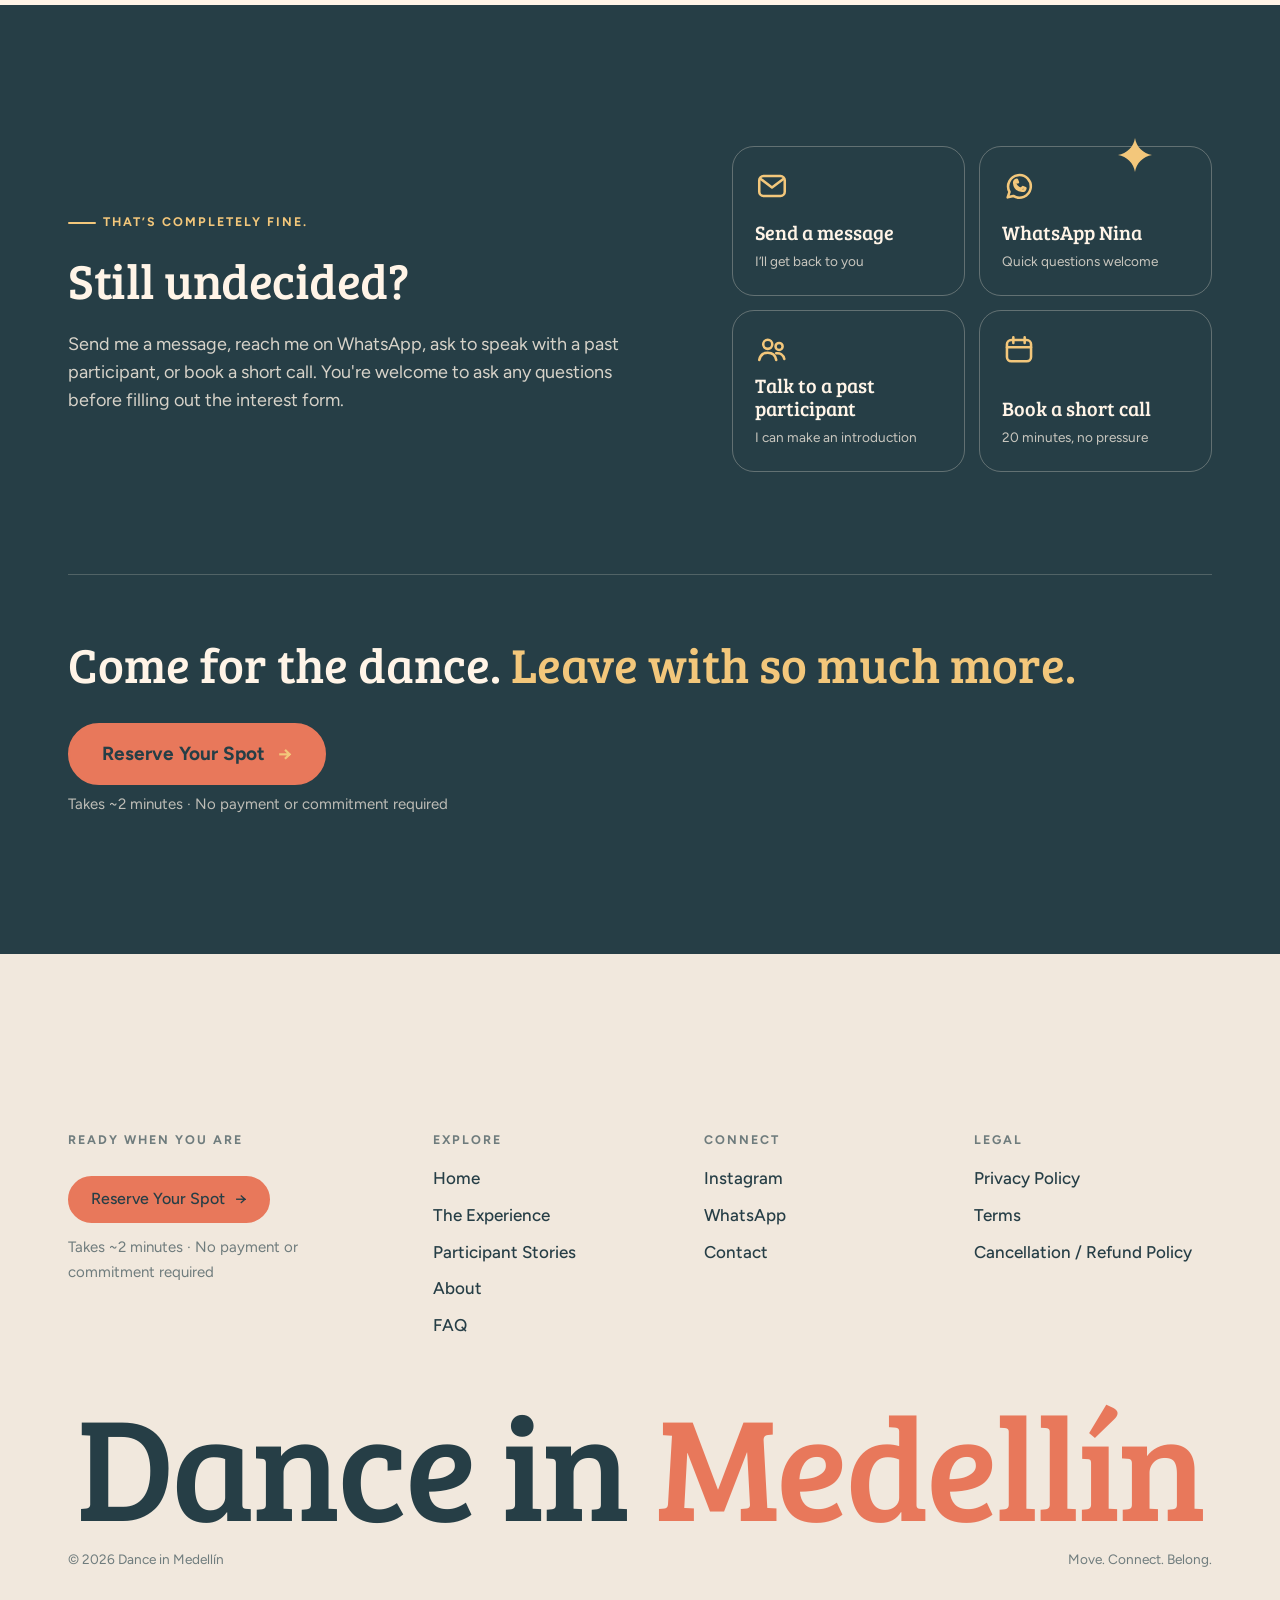
==== commit 1e752c56: "Add client's new photos and videos; remove all repeated images - 36 new client photos optimized into" ====
--- a/index.html
+++ b/index.html
@@ -122,7 +122,7 @@
       <div class="why__grid" data-stagger=".12">
         <article class="why__card card">
           <span class="why__num">01</span>
-          <div class="zoom"><img src="images/nina.jpg" alt="Nina, founder of Dance in Medellín, smiling at a scenic viewpoint overlooking Medellín" loading="lazy"></div>
+          <div class="zoom"><img src="images/nina-olaf-viewpoint.jpg" alt="Nina and her dog Olaf at a viewpoint overlooking Medellín" loading="lazy"></div>
           <div><h3>You don't have to figure anything out alone.</h3>
           <p>I'll help you prepare, coordinate the week, and experience Medellín in a way that feels personal, supported, and unforgettable.</p></div>
         </article>
@@ -179,14 +179,14 @@
   <section class="section gallery" aria-label="Photos from past immersions">
     <div class="container">
       <div class="gallery__grid">
-        <div class="zoom g1" data-reveal="clip"><img src="images/three-guests-venue.jpg" alt="Three guests smiling together at a crowded salsa dance venue in Medellín" loading="lazy"></div>
-        <div class="zoom g2" data-reveal="clip" style="--d:.1s" data-parallax=".05"><img src="images/nueva-guardia-group.jpg" alt="Dance immersion guests and local dancers gathering at Nueva Guardia in Medellín" loading="lazy"></div>
-        <div class="zoom g3" data-reveal="clip" style="--d:.2s"><img src="images/ice-pops.jpg" alt="Small group enjoying fresh ice pops during a cultural experience in Medellín" loading="lazy"></div>
-        <div class="zoom g4" data-reveal="clip" style="--d:.3s" data-parallax=".05"><img src="images/woman-dancing-partner.jpg" alt="Woman dancing with a smiling partner during a salsa social night in Medellín" loading="lazy"></div>
-        <div class="zoom g5" data-reveal="clip" style="--d:.1s"><img src="images/market-pineapple.jpg" alt="Dance immersion guests tasting fresh pineapple at a traditional produce market" loading="lazy"></div>
-        <div class="zoom g6" data-reveal="clip" style="--d:.2s" data-parallax="-.04"><img src="images/partners-smiling.jpg" alt="Two dance partners smiling while dancing together at a social dance venue" loading="lazy" style="object-position:50% 35%"></div>
-        <div class="zoom g7" data-reveal="clip" style="--d:.3s"><img src="images/group-class-siembrala.jpg" alt="Students practicing partner turns during a group salsa class at Siémbrala Dance Academy" loading="lazy"></div>
-        <div class="zoom g8" data-reveal="clip" style="--d:.4s" data-parallax="-.04"><img src="images/coffee-tour.jpg" alt="Man on a coffee tour in Medellín, Colombia" loading="lazy"></div>
+        <div class="zoom g1" data-reveal="clip"><img src="images/social-dancer-spin.jpg" alt="Woman spinning on a crowded salsa social floor in Medellín" loading="lazy"></div>
+        <div class="zoom g2" data-reveal="clip" style="--d:.1s" data-parallax=".05"><img src="images/social-floor-wide.jpg" alt="Couples dancing across a busy social floor under string lights in Medellín" loading="lazy"></div>
+        <div class="zoom g3 is-video" data-reveal="scale" style="--d:.2s"><video autoplay muted loop playsinline preload="metadata" poster="videos/couple-close-loop-poster.jpg" aria-label="Video: a couple dancing at a Medellín social"><source src="videos/couple-close-loop.mp4" type="video/mp4"></video></div>
+        <div class="zoom g4" data-reveal="clip" style="--d:.3s" data-parallax=".05"><img src="images/social-couple-close.jpg" alt="Couple dancing close at a Medellín social" loading="lazy"></div>
+        <div class="zoom g5" data-reveal="clip" style="--d:.1s"><img src="images/umbrella-street.jpg" alt="Street of colorful hanging umbrellas in Medellín" loading="lazy"></div>
+        <div class="zoom g6 is-video" data-reveal="scale" style="--d:.2s"><video autoplay muted loop playsinline preload="metadata" poster="videos/rooftop-social-loop-poster.jpg" aria-label="Video: an open-air rooftop salsa social with mountain views in Medellín"><source src="videos/rooftop-social-loop.mp4" type="video/mp4"></video></div>
+        <div class="zoom g7" data-reveal="clip" style="--d:.3s"><img src="images/social-dip.jpg" alt="Dancer dipping his partner at a Medellín social" loading="lazy"></div>
+        <div class="zoom g8" data-reveal="clip" style="--d:.4s" data-parallax="-.04"><img src="images/social-group-dancing.jpg" alt="Group of dancers enjoying a salsa night in Medellín" loading="lazy"></div>
       </div>
       <p class="gallery__type" aria-hidden="true" data-parallax="-.08"><span>Move.</span> <span>Connect.</span><br><span>Belong.</span></p>
     </div>
@@ -204,7 +204,7 @@
       </div>
       <div class="trips__grid" data-stagger=".15">
         <article class="trip-card">
-          <div class="zoom"><img src="images/partners-connection.jpg" alt="Two dance partners practicing connection on a social dance floor" loading="lazy"></div>
+          <div class="zoom"><img src="images/social-couple-turn.jpg" alt="Couple turning together on a Medellín social dance floor" loading="lazy"></div>
           <div class="trip-card__body">
             <span class="date-chip">2027 April 11–18</span>
             <h3>Bachata Immersion</h3>
@@ -243,7 +243,7 @@
     <span class="spark spark--b" style="--s:26px;--c:var(--pink);top:18%;left:6%"></span>
     <div class="container nina__grid">
       <div class="nina__photo" data-reveal="left">
-        <div class="zoom"><img src="images/nina.jpg" alt="Nina, founder of Dance in Medellín, smiling at a scenic viewpoint overlooking Medellín" loading="lazy"></div>
+        <div class="zoom"><img src="images/nina-olaf-pueblito-paisa.jpg" alt="Nina and her dog Olaf at Pueblito Paisa in Medellín" loading="lazy"></div>
       </div>
       <div>
         <p class="eyebrow" data-reveal>Your host</p>
--- a/css/styles.css
+++ b/css/styles.css
@@ -256,8 +256,12 @@
 
 /* Image hover zoom */
 .zoom { overflow: hidden; border-radius: var(--radius); }
-.zoom img { width: 100%; height: 100%; object-fit: cover; transition: transform 1.2s var(--ease); }
-.zoom:hover img, a:hover .zoom img, .card:hover .zoom img { transform: scale(1.06); }
+.zoom img, .zoom video { width: 100%; height: 100%; object-fit: cover; transition: transform 1.2s var(--ease); }
+.zoom video { display: block; background: var(--ink); }
+.zoom.is-video { position: relative; }
+.zoom.is-video::after { /* small "video" cue */ content: ""; position: absolute; left: 14px; bottom: 14px; width: 10px; height: 10px; border-radius: 50%; background: var(--pink); box-shadow: 0 0 0 4px rgba(255, 244, 231, .75); animation: rec 1.6s ease-in-out infinite; }
+@keyframes rec { 50% { opacity: .35; } }
+.zoom:hover img, .zoom:hover video, a:hover .zoom img, .card:hover .zoom img { transform: scale(1.06); }
 
 /* Parallax helper (JS sets --py) */
 [data-parallax] { will-change: transform; transform: translate3d(0, var(--py, 0px), 0); }
@@ -651,6 +655,15 @@
 }
 .placeholder strong { font-family: var(--font-head); font-weight: 400; font-size: 1.4rem; color: var(--ink); }
 .placeholder--video { aspect-ratio: 16 / 9; }
+
+/* About Me video — vertical player framed by Medellín photos */
+.about-video__grid { display: grid; grid-template-columns: 1fr minmax(280px, 380px) 1fr; gap: clamp(16px, 2.4vw, 32px); align-items: center; }
+.about-video__side .zoom { aspect-ratio: 3 / 4; border-radius: var(--radius-lg); }
+.about-video__side--stack { display: grid; gap: clamp(16px, 2.4vw, 32px); }
+.about-video__side--stack .zoom { aspect-ratio: 4 / 3; }
+.about-video__player { margin: 0; position: relative; isolation: isolate; }
+.about-video__player::before { content: ""; position: absolute; inset: 22px -22px -22px 22px; z-index: -1; border-radius: 34px; background: var(--mango); }
+.about-video__player video { display: block; width: 100%; aspect-ratio: 9 / 16; object-fit: cover; border-radius: 30px; background: var(--ink); box-shadow: var(--shadow); }
 .play { width: 84px; height: 84px; margin: 0 auto .4rem; border-radius: 50%; background: var(--papaya); display: grid; place-items: center; }
 .mission { text-align: center; }
 .mission p.big-quote { max-width: 30ch; margin-inline: auto; }
@@ -753,6 +766,10 @@
    TABLET ≤ 1000px (Wix Studio tablet breakpoint)
    ========================================================= */
 @media (max-width: 1000px) {
+  .about-video__grid { grid-template-columns: 1fr 1fr; align-items: stretch; }
+  .about-video__player { grid-column: 1 / -1; grid-row: 1; justify-self: center; width: min(360px, 78%); margin-bottom: 18px; }
+  .about-video__side:not(.about-video__side--stack) { display: flex; }
+  .about-video__side:not(.about-video__side--stack) .zoom { aspect-ratio: auto; flex: 1; }
   .nav-links, .nav-cta .btn { display: none; }
   .burger { display: block; }
 
@@ -856,6 +873,7 @@
 
 /* Respect reduced-motion preferences */
 @media (prefers-reduced-motion: reduce) {
+  .zoom.is-video::after { animation: none; }
   html { scroll-behavior: auto; }
   *, *::before, *::after { animation-duration: .001ms !important; animation-iteration-count: 1 !important; transition-duration: .001ms !important; transition-delay: 0s !important; }
   .js [data-reveal], .split .w > span { opacity: 1 !important; transform: none !important; clip-path: none !important; }
